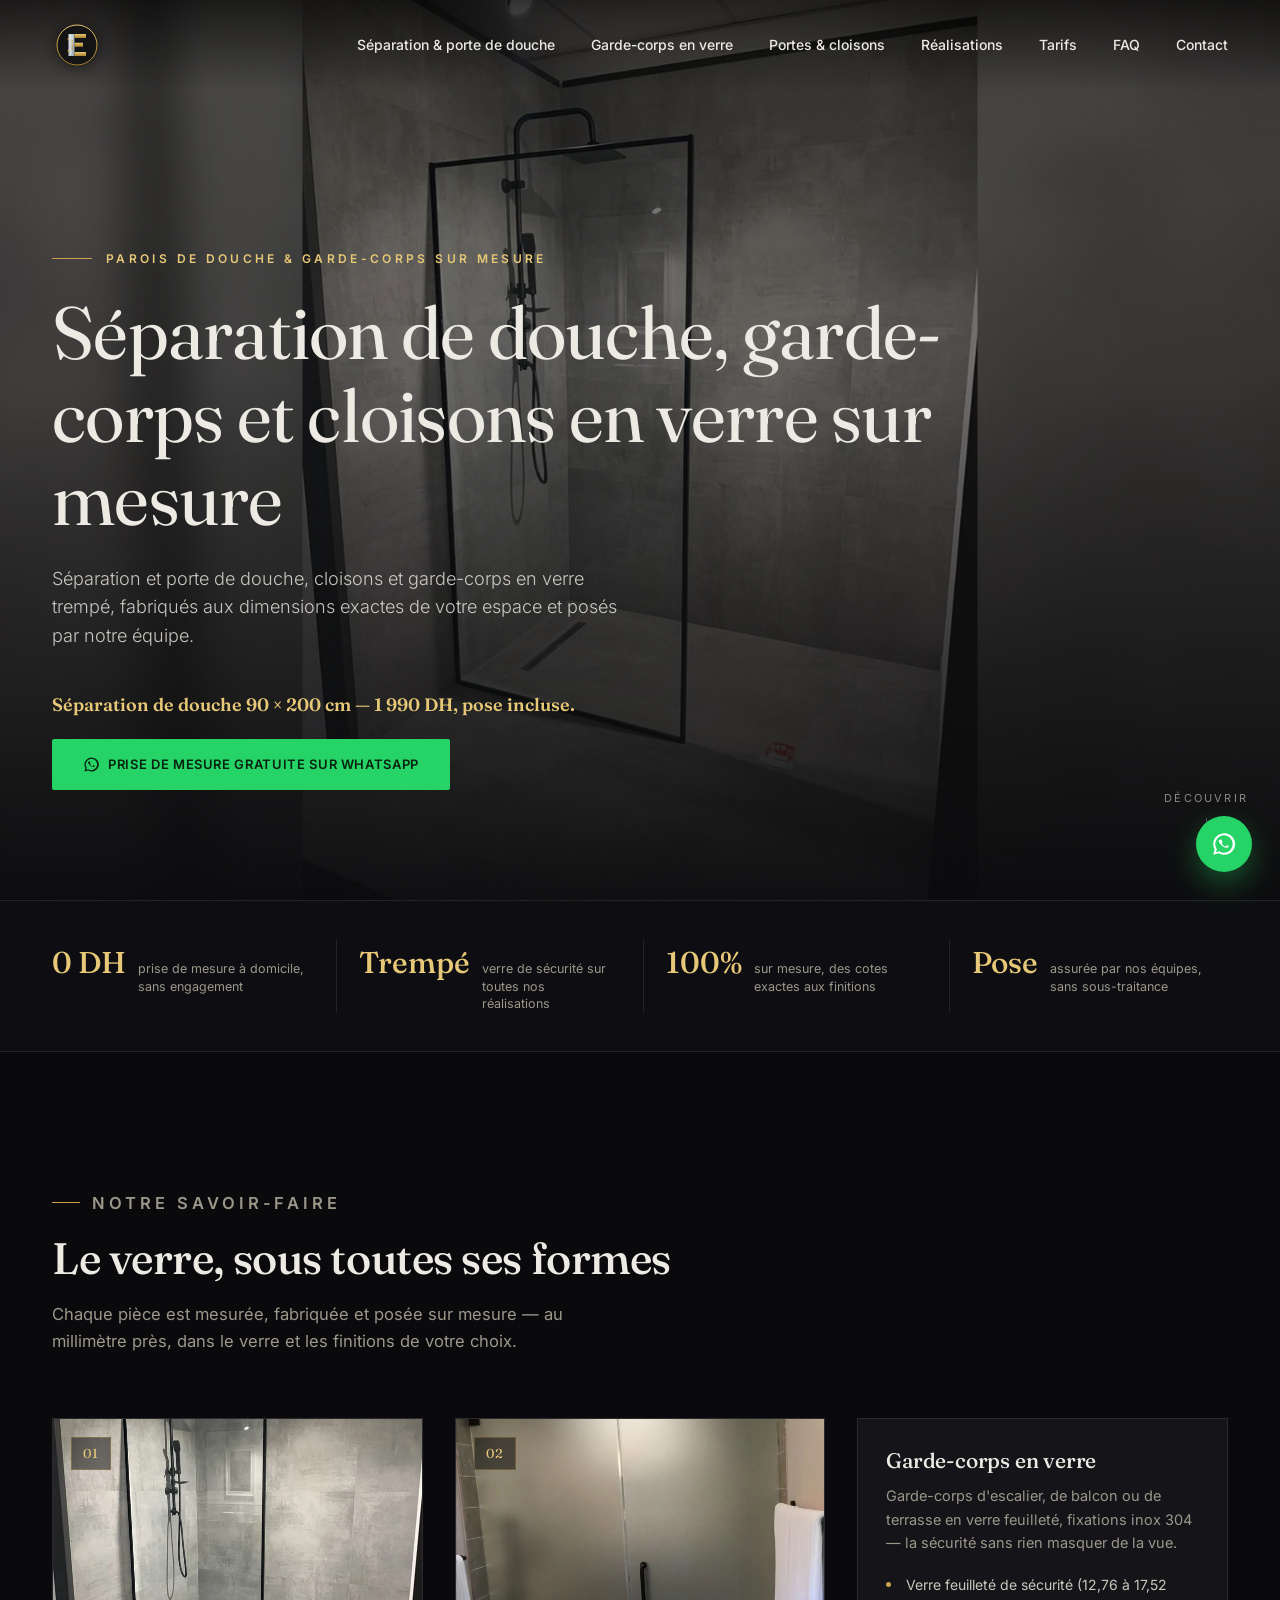
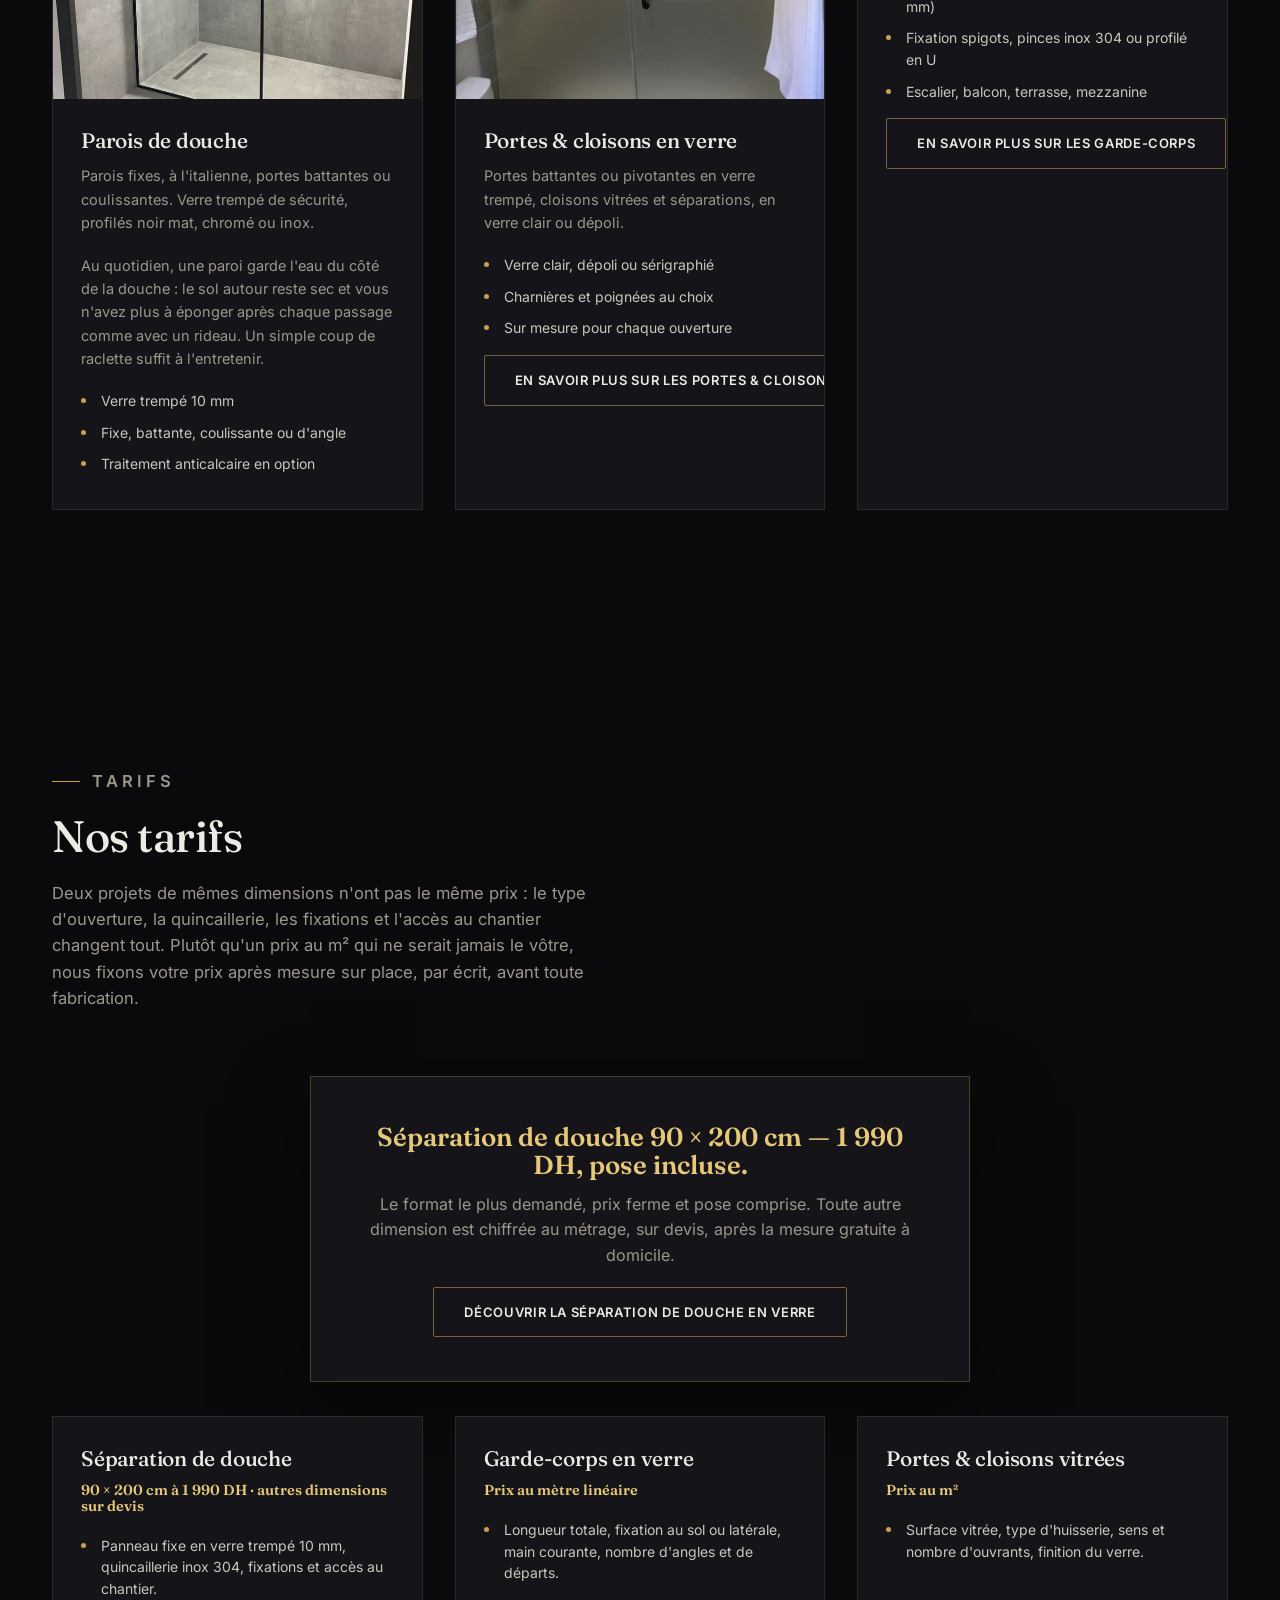
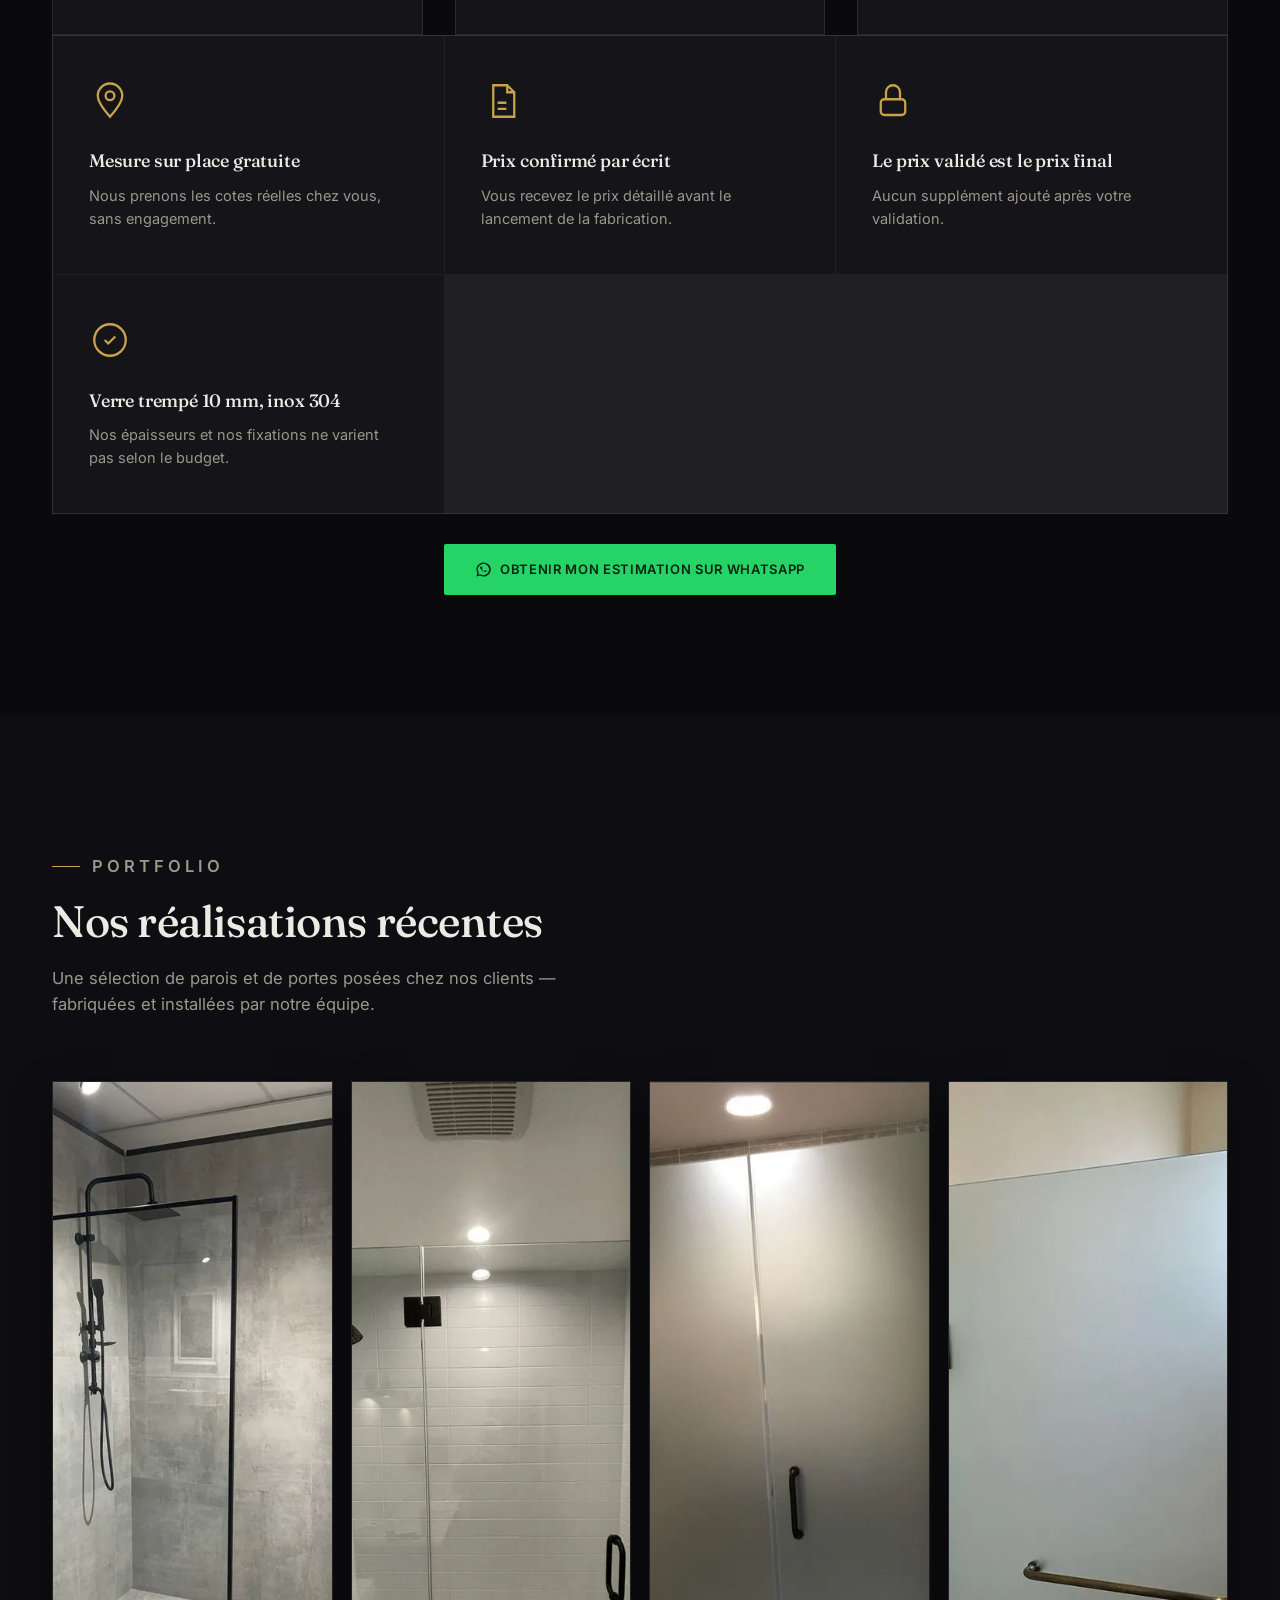
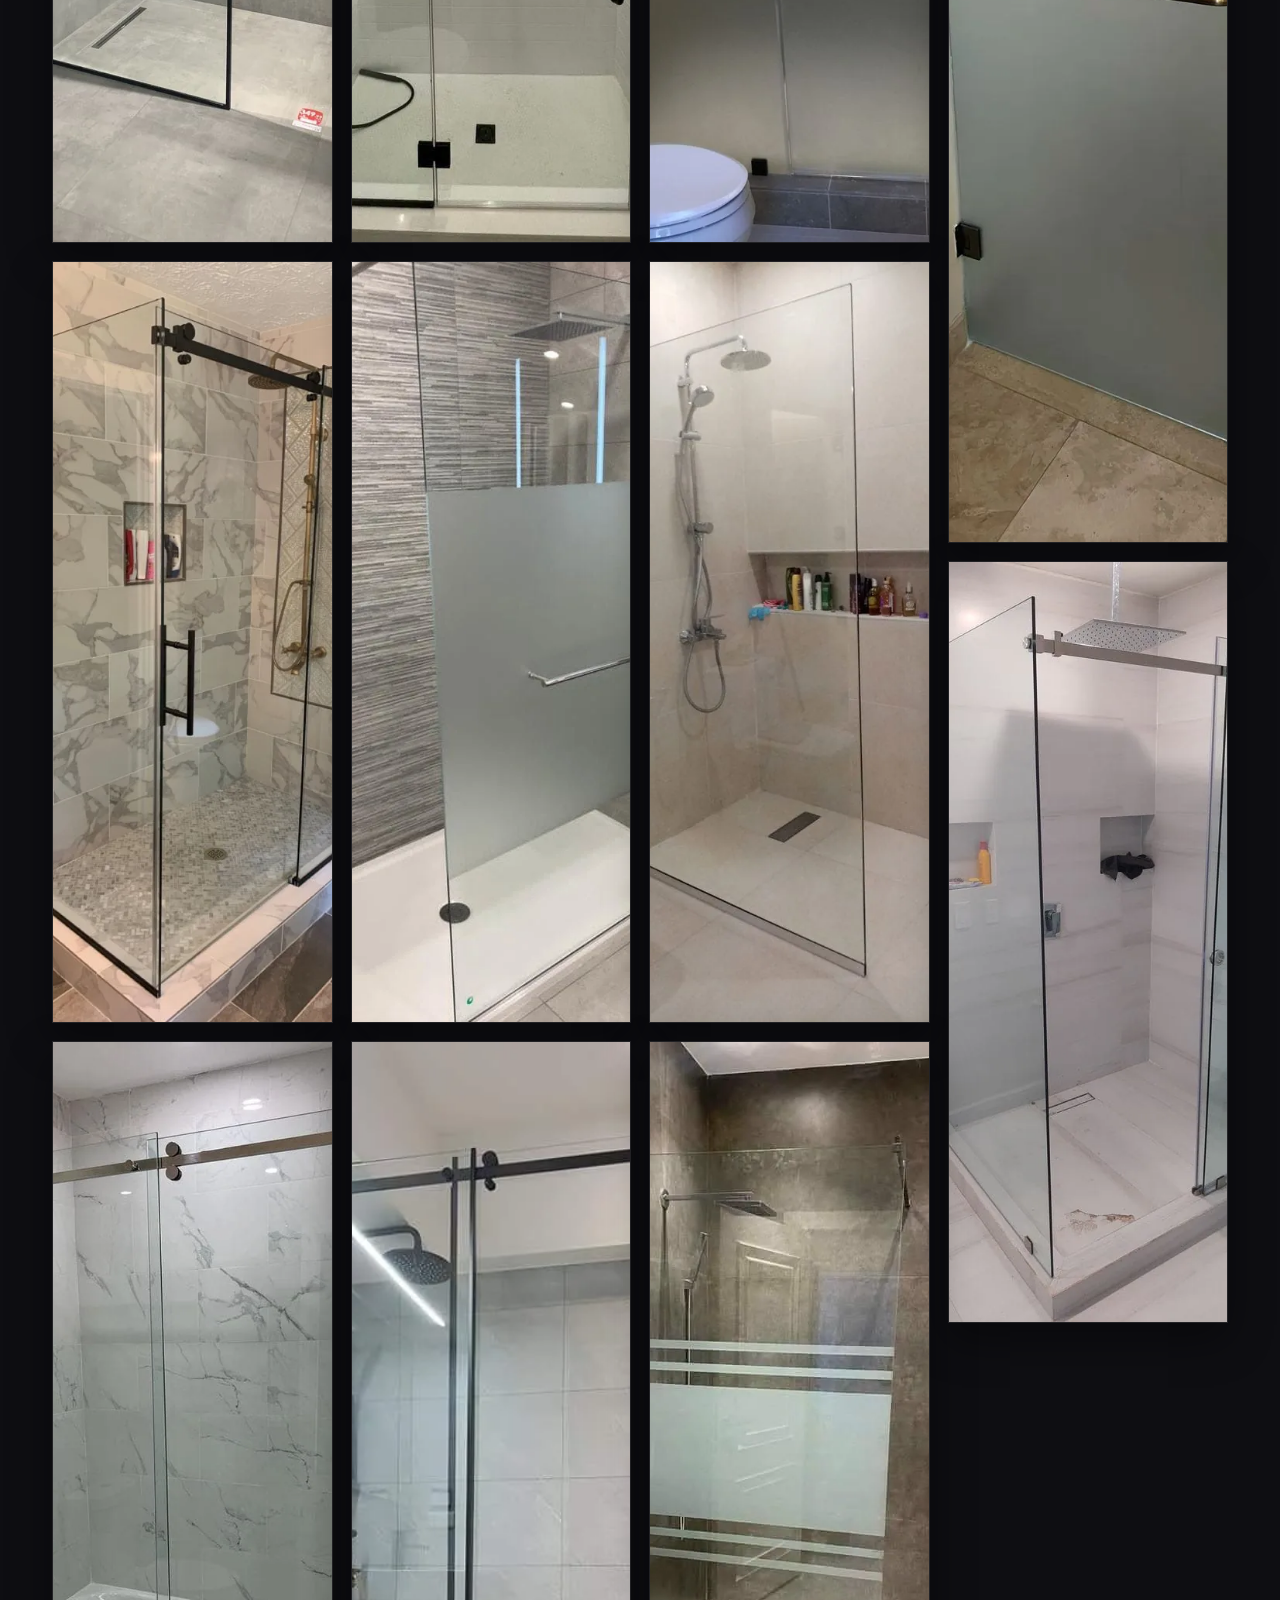
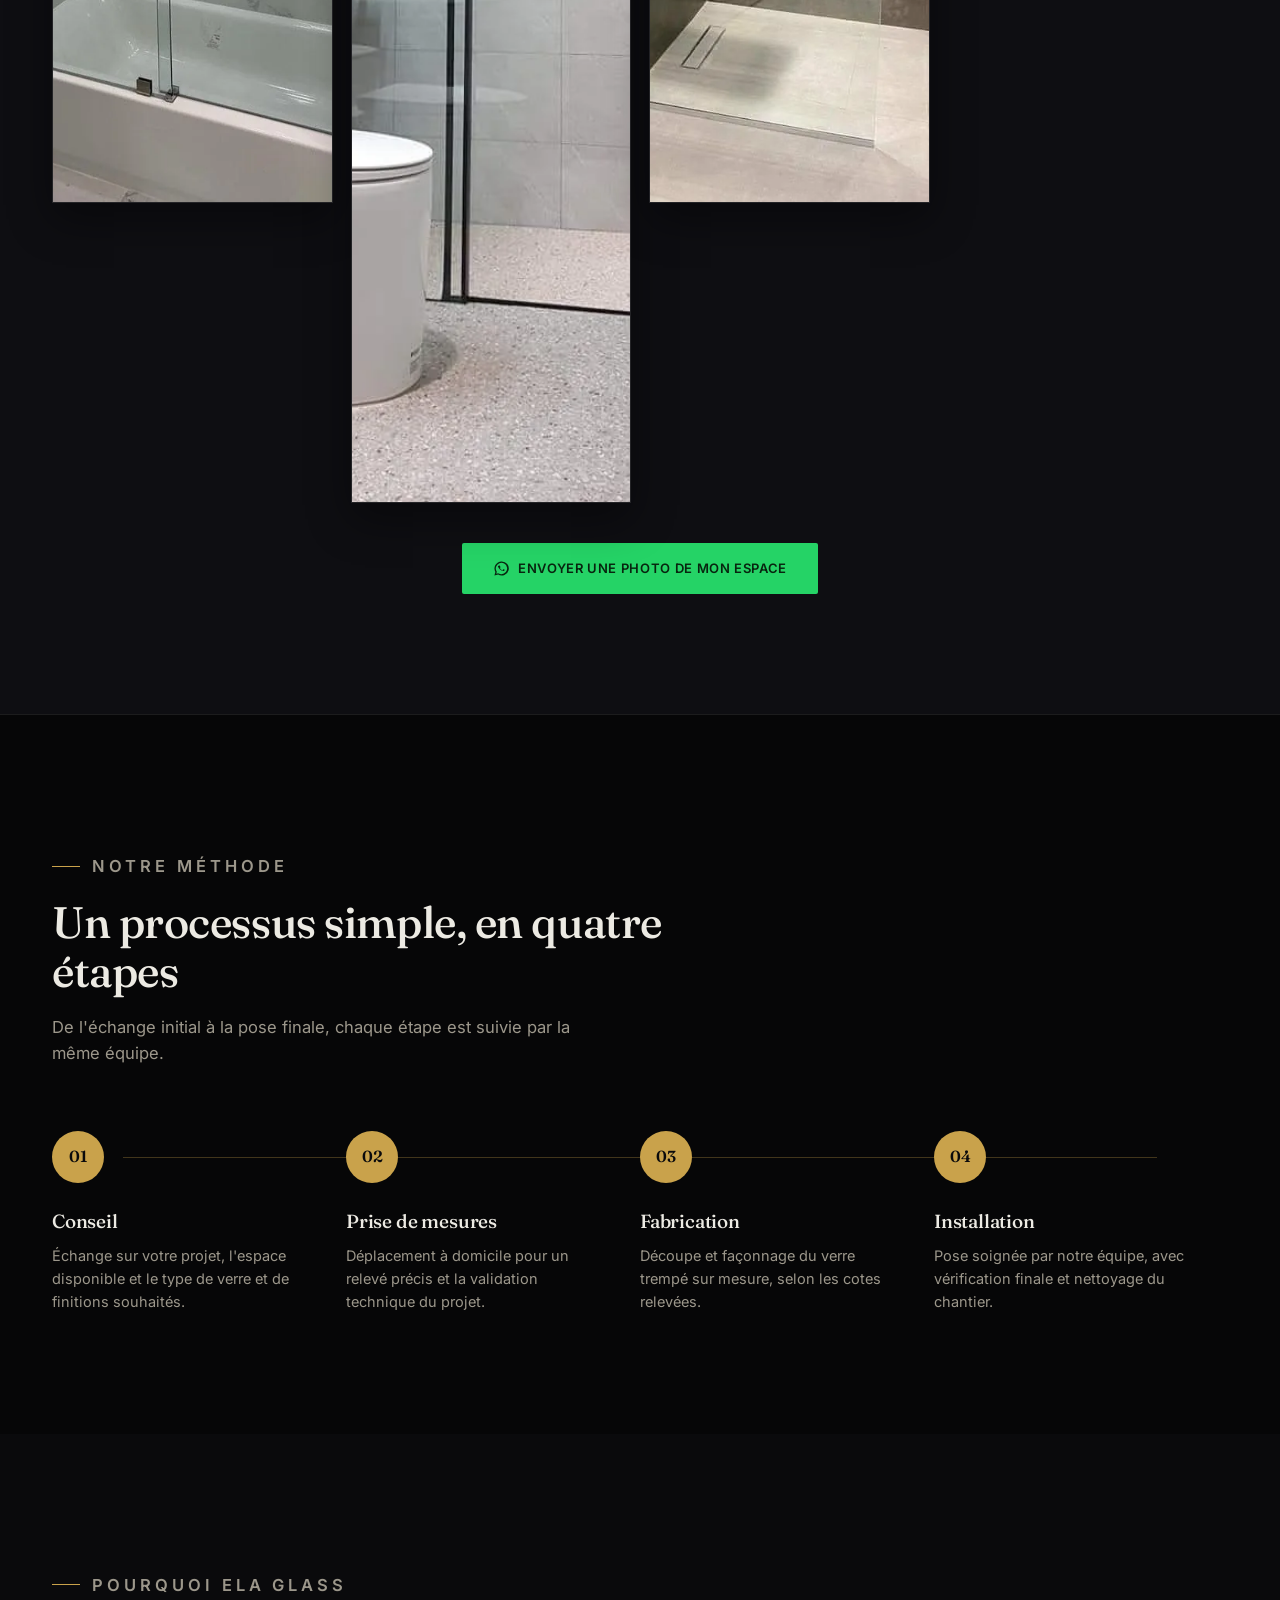
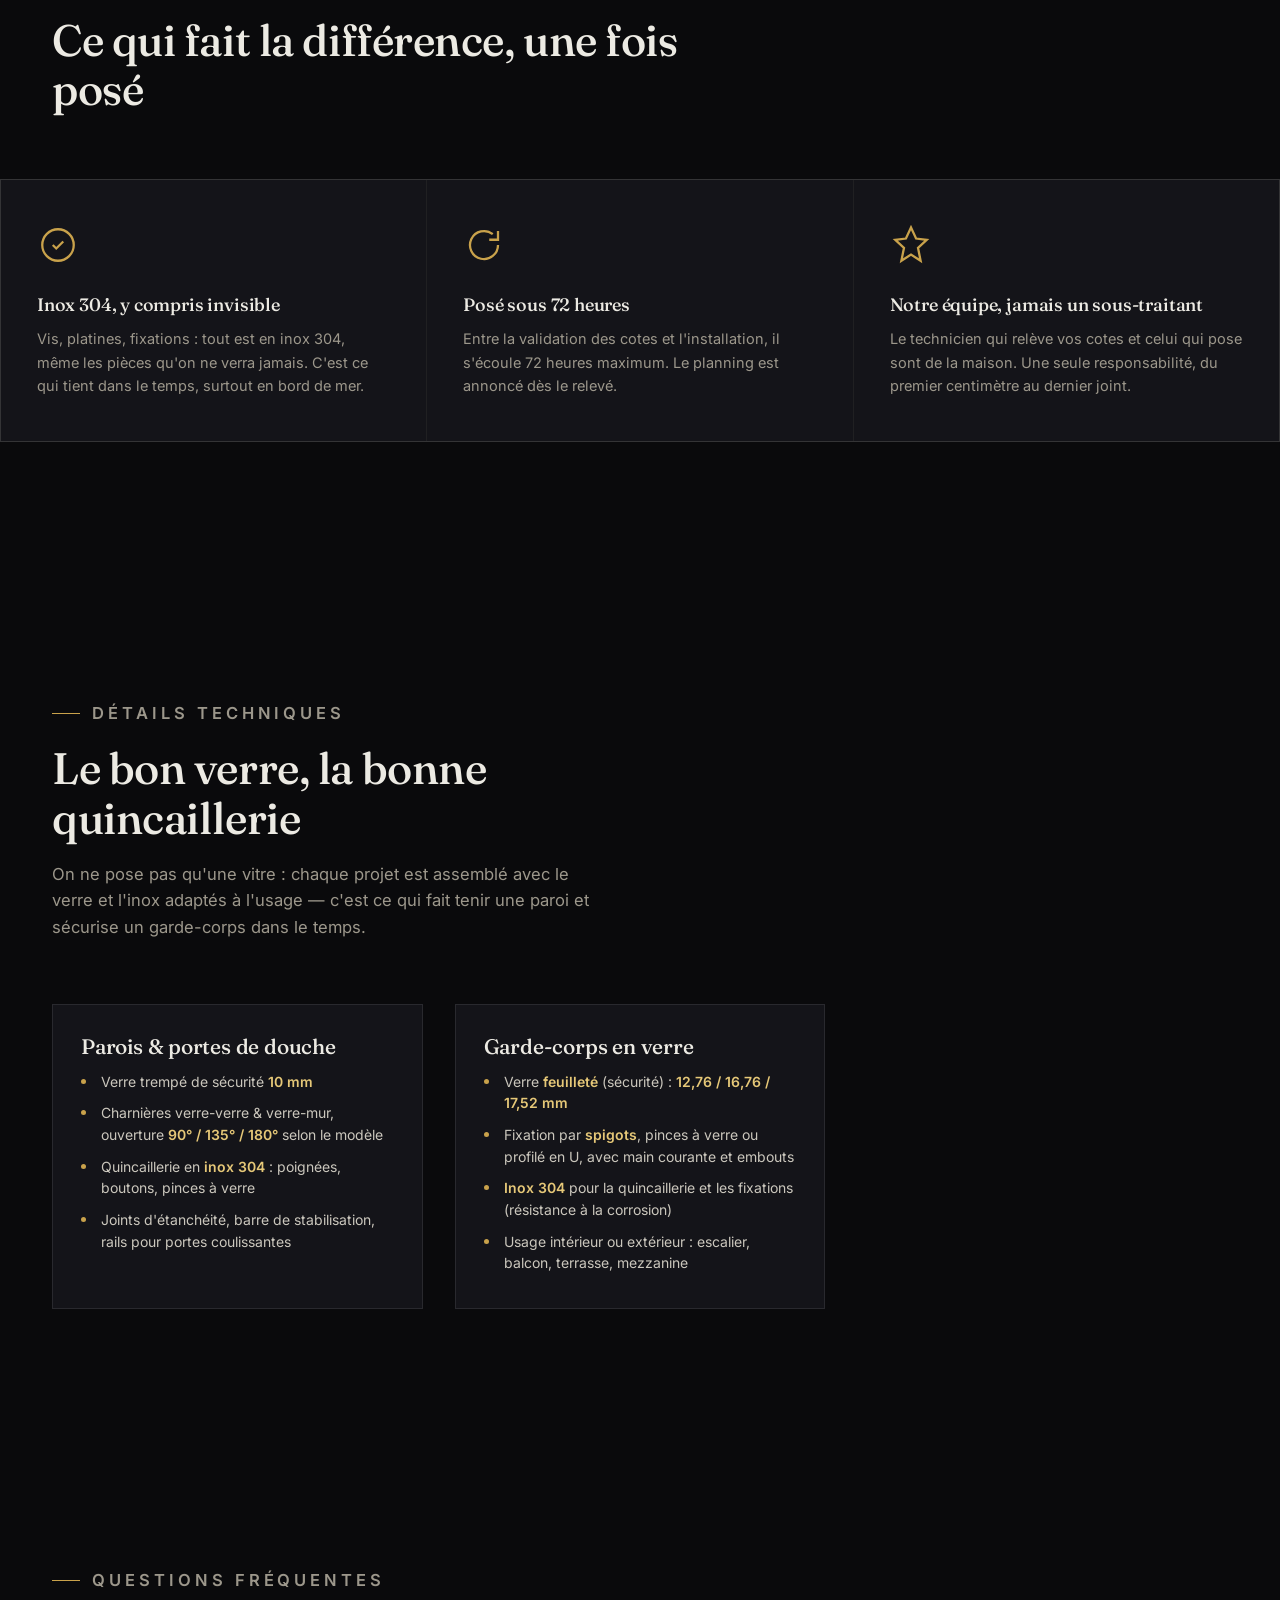
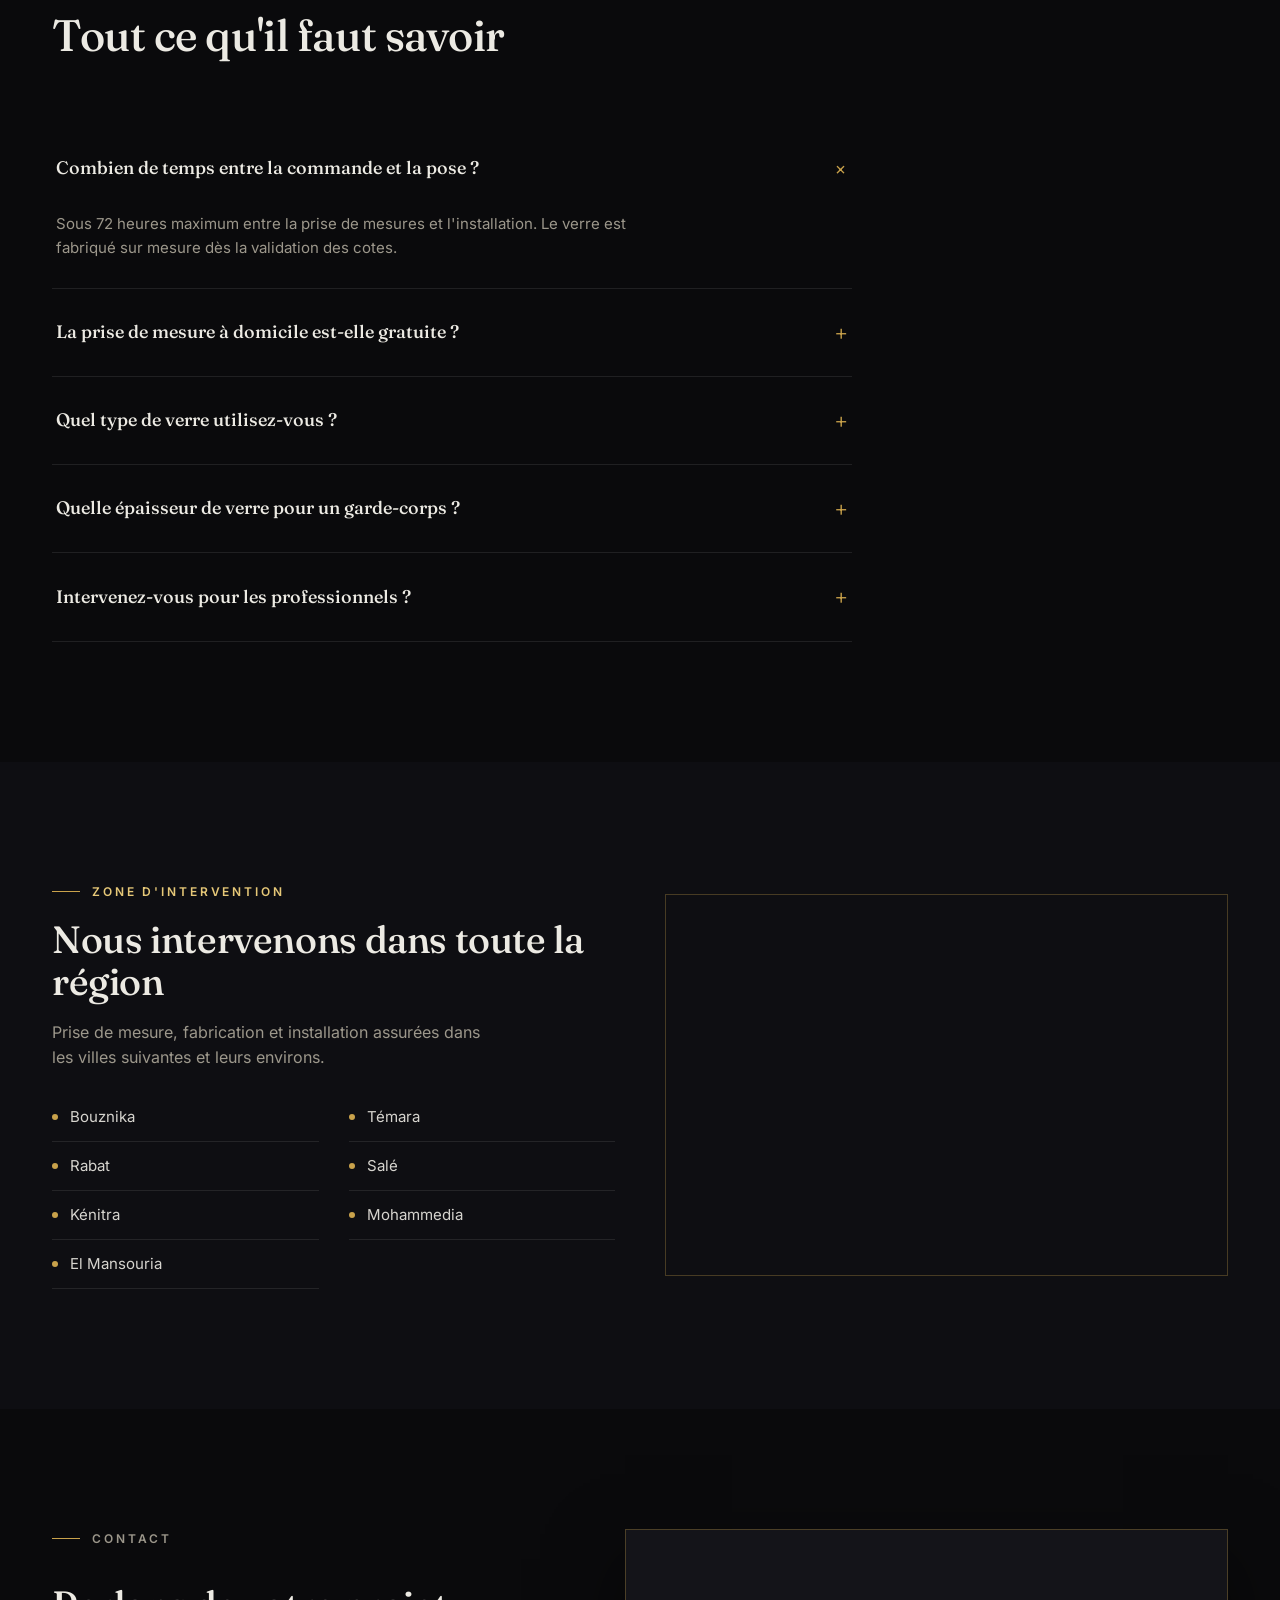
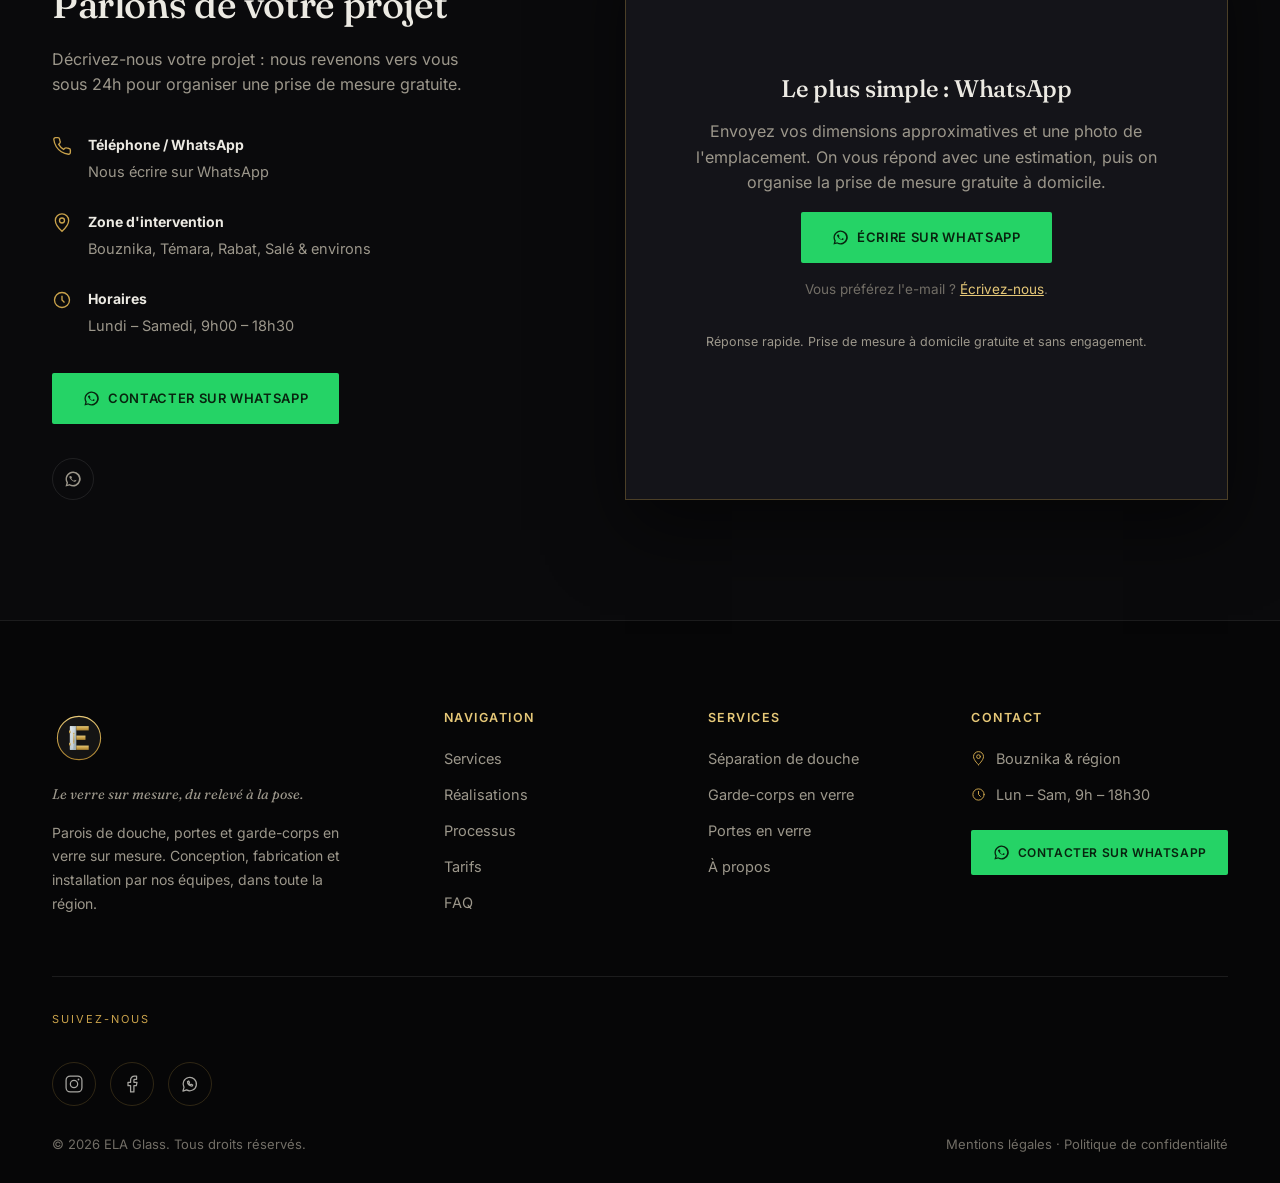
==== index.html @ 548e2f6c "Prix visible sans bandeau + migration vocabulaire hero (accueil + villes) - C1 : ligne de prix sobre" ====
<!DOCTYPE html>
<html lang="fr">
<head>
<meta charset="UTF-8">
<link rel="preload" href="/assets/fonts/fraunces-normal.woff2" as="font" type="font/woff2" crossorigin>
<link rel="preload" href="/assets/fonts/inter.woff2" as="font" type="font/woff2" crossorigin>
<link rel="preload" as="image" href="/assets/images/hero-douche.webp" fetchpriority="high">
<meta name="viewport" content="width=device-width, initial-scale=1.0">
<title>Séparation de douche en verre sur mesure — 1 990 DH | ELA Glass</title>
<meta name="description" content="Séparation et porte de douche, garde-corps et cloisons en verre trempé 10 mm sur mesure. Format 90 × 200 cm à 1 990 DH pose incluse. Relevé à domicile, pose sous 72 h à Bouznika, Rabat, Témara et Salé.">
<meta name="theme-color" content="#0A0A0C">


<meta property="og:type" content="website">
<meta property="og:title" content="ELA Glass — Parois de douche & garde-corps verre | Bouznika">
<meta property="og:description" content="Parois de douche, garde-corps et portes en verre sur mesure à Bouznika, Témara, Rabat et Salé. Mesure à domicile gratuite, verre trempé de sécurité.">
<meta property="og:image" content="https://elaglass.ma/og-image.png">
<meta name="twitter:card" content="summary_large_image">
<meta property="og:url" content="https://elaglass.ma/">
<link rel="canonical" href="https://elaglass.ma/">

<link rel="stylesheet" href="/styles.css?v=20260813c">

<script type="application/ld+json">
{
  "@context": "https://schema.org",
  "@type": "LocalBusiness",
  "@id": "https://elaglass.ma/#business",
  "name": "ELA Glass",
  "url": "https://elaglass.ma/",
  "image": "https://elaglass.ma/assets/logo/logo-og.webp",
  "description": "Conception, fabrication et pose de parois de douche, garde-corps et portes en verre sur mesure à Bouznika, Témara, Rabat et Salé.",
  "priceRange": "$$",
  "areaServed": [
    "Bouznika",
    "Témara",
    "Rabat",
    "Salé",
    "Kénitra",
    "Mohammedia",
    "El Mansouria"
  ],
  "telephone": "+212720889310",
  "openingHours": "Mo-Sa 09:00-18:30",
  "sameAs": [
    "https://www.instagram.com/ela_glass_maroc/",
    "https://www.facebook.com/share/14gHMujXns3/"
  ]
}
</script>
<script type="application/ld+json">
{
  "@context": "https://schema.org",
  "@type": "FAQPage",
  "mainEntity": [
    {
      "@type": "Question",
      "name": "Combien de temps entre la commande et la pose ?",
      "acceptedAnswer": {
        "@type": "Answer",
        "text": "Sous 72 heures maximum entre la prise de mesures et l'installation. Le verre est fabriqué sur mesure dès la validation des cotes."
      }
    },
    {
      "@type": "Question",
      "name": "La prise de mesure à domicile est-elle gratuite ?",
      "acceptedAnswer": {
        "@type": "Answer",
        "text": "Oui. Le déplacement pour le relevé des mesures et l'estimation est entièrement gratuit et sans engagement."
      }
    },
    {
      "@type": "Question",
      "name": "Quel type de verre utilisez-vous ?",
      "acceptedAnswer": {
        "@type": "Answer",
        "text": "Nous travaillons exclusivement en verre trempé de sécurité 10 mm, en clair, dépoli ou sérigraphié selon le rendu souhaité. En cas de choc violent, le verre trempé se fragmente en petits granulés non coupants au lieu d'éclats tranchants — c'est ce qui le rend sûr dans une salle de bain."
      }
    },
    {
      "@type": "Question",
      "name": "Quelle épaisseur de verre pour un garde-corps ?",
      "acceptedAnswer": {
        "@type": "Answer",
        "text": "Pour un garde-corps, on pose du verre feuilleté (deux verres assemblés par un film) : même en cas de casse, il reste en place. Selon la configuration et l'usage, on utilise du 12,76, 16,76 ou 17,52 mm — c'est le feuilletage qui assure la sécurité, pas seulement l'épaisseur."
      }
    },
    {
      "@type": "Question",
      "name": "Intervenez-vous pour les professionnels ?",
      "acceptedAnswer": {
        "@type": "Answer",
        "text": "Oui, aussi bien pour les particuliers que pour les professionnels : promoteurs, hôtels, riads et architectes d'intérieur."
      }
    }
  ]
}
</script>
<link rel="icon" href="/favicon.ico?v=20260805" sizes="any">
<link rel="icon" type="image/svg+xml" href="/favicon.svg?v=20260805">
<link rel="icon" type="image/png" sizes="48x48" href="/favicon-48x48.png?v=20260805">
<link rel="icon" type="image/png" sizes="32x32" href="/favicon-32x32.png?v=20260805">
<link rel="icon" type="image/png" sizes="16x16" href="/favicon-16x16.png?v=20260805">
<link rel="apple-touch-icon" href="/apple-touch-icon.png?v=20260805">
<link rel="manifest" href="/site.webmanifest">
</head>
<body>

<a href="#main" class="skip-link">Aller au contenu principal</a>

<!-- ============================ EN-TÊTE ============================ -->
<header class="site-header" id="siteHeader">
  <nav class="nav" aria-label="Navigation principale">
    <a href="#top" class="brand" aria-label="ELA Glass — accueil">
      <img class="logo-light" src="/logo-elaglass.svg" alt="Elaglass" width="50" height="50" decoding="async">
      
    </a>

    <ul class="nav-links" id="navLinks">
  <li class="nav-home"><a href="/">Accueil</a></li>

  <li class="nav-label">Prestations</li>
  <li class="nav-main"><a href="/separation-douche-verre.html">Séparation &amp; porte de douche</a></li>
  <li class="nav-main"><a href="/garde-corps-verre.html">Garde-corps en verre</a></li>
  <li class="nav-main"><a href="/portes-cloisons-verre.html">Portes &amp; cloisons</a></li>

  <li class="nav-label">Découvrir</li>
  <li class="nav-sec"><a href="/#realisations">Réalisations</a></li>
  <li class="nav-sec"><a href="/#tarifs">Tarifs</a></li>
  <li class="nav-sec nav-lite"><a href="/#processus">Processus</a></li>
  <li class="nav-sec"><a href="/#faq">FAQ</a></li>
  <li class="nav-sec nav-lite"><a href="/a-propos.html">À propos</a></li>
  <li class="nav-sec"><a href="/#contact">Contact</a></li>

  <li class="nav-label">Zones d'intervention</li>
  <li class="nav-zones">
    <ul class="nav-cities">
      <li class="nav-city"><a href="/paroi-douche-bouznika.html">Bouznika</a></li>
      <li class="nav-city"><a href="/paroi-douche-temara.html">Témara</a></li>
      <li class="nav-city"><a href="/paroi-douche-rabat.html">Rabat</a></li>
      <li class="nav-city"><a href="/paroi-douche-sale.html">Salé</a></li>
      <li class="nav-city"><a href="/paroi-douche-kenitra.html">Kénitra</a></li>
      <li class="nav-city"><a href="/paroi-douche-mohammedia.html">Mohammedia</a></li>
      <li class="nav-city"><a href="/paroi-douche-el-mansouria.html">El Mansouria</a></li>
    </ul>
  </li>

  <li class="nav-cta">
    <a class="nav-cta-btn" href="https://wa.me/212720889310?text=Bonjour%20ELA%20Glass%2C%20je%20souhaite%20un%20projet%20en%20verre%20sur%20mesure.%20Ma%20ville%20%3A%20" target="_blank" rel="noopener"><svg class="btn-ic" viewBox="0 0 24 24" fill="currentColor" aria-hidden="true"><path d="M12 2a10 10 0 0 0-8.6 15L2 22l5.2-1.4A10 10 0 1 0 12 2zm0 18a8 8 0 0 1-4.1-1.1l-.3-.2-3 .8.8-2.9-.2-.3A8 8 0 1 1 12 20zm4.4-6c-.2-.1-1.4-.7-1.6-.8s-.4-.1-.5.1-.6.8-.7 1-.3.2-.5.1a6.5 6.5 0 0 1-3.2-2.8c-.2-.4.2-.4.6-1.2.1-.1 0-.3 0-.4l-.7-1.7c-.2-.4-.4-.4-.5-.4h-.5a1 1 0 0 0-.7.3A3 3 0 0 0 7 8.5c0 1.3 1 2.6 1.1 2.8a10.5 10.5 0 0 0 4 3.6c1.4.6 2 .6 2.7.6a2.4 2.4 0 0 0 1.6-1.1 2 2 0 0 0 .1-1.1c0-.1-.2-.2-.4-.3z"/></svg>Prise de mesure gratuite</a>
    <span class="nav-cta-note">Réponse rapide · Lun–Sam, 9h–18h30</span>
  </li>
</ul>

    <button class="burger" id="burger" aria-label="Ouvrir le menu" aria-expanded="false" aria-controls="navLinks">
      <span></span><span></span><span></span>
    </button>
  </nav>
  <div class="nav-overlay" id="navOverlay"></div>
</header>

<main id="main">

<!-- ============================ HERO ============================ -->
<section class="hero" id="top">
  <div class="hero-inner">
    <p class="hero-tag">Parois de douche &amp; garde-corps sur mesure</p>
    <h1>Séparation de douche, garde-corps et cloisons en verre sur mesure</h1>
    <p class="hero-lede">Séparation et porte de douche, cloisons et garde-corps en verre trempé, fabriqués aux dimensions exactes de votre espace et posés par notre équipe.</p>
    <p class="price" style="font-size:clamp(15px,2.1vw,18px);line-height:1.35;font-weight:600;margin:6px 0 22px;">Séparation de douche 90 × 200 cm — 1 990 DH, pose incluse.</p>
    <div class="hero-actions">
      <a href="https://wa.me/212720889310?text=Bonjour%20ELA%20Glass%2C%20je%20souhaite%20un%20projet%20en%20verre%20sur%20mesure.%20Ma%20ville%20%3A%20" class="btn btn-whatsapp" target="_blank" rel="noopener">
        <svg class="btn-ic" viewBox="0 0 24 24" fill="currentColor" aria-hidden="true"><path d="M12 2a10 10 0 0 0-8.6 15L2 22l5.2-1.4A10 10 0 1 0 12 2zm0 18a8 8 0 0 1-4.1-1.1l-.3-.2-3 .8.8-2.9-.2-.3A8 8 0 1 1 12 20zm4.4-6c-.2-.1-1.4-.7-1.6-.8s-.4-.1-.5.1-.6.8-.7 1-.3.2-.5.1a6.5 6.5 0 0 1-3.2-2.8c-.2-.4.2-.4.6-1.2.1-.1 0-.3 0-.4l-.7-1.7c-.2-.4-.4-.4-.5-.4h-.5a1 1 0 0 0-.7.3A3 3 0 0 0 7 8.5c0 1.3 1 2.6 1.1 2.8a10.5 10.5 0 0 0 4 3.6c1.4.6 2 .6 2.7.6a2.4 2.4 0 0 0 1.6-1.1 2 2 0 0 0 .1-1.1c0-.1-.2-.2-.4-.3z"/></svg>
        Prise de mesure gratuite sur WhatsApp
      </a>
    </div>
  </div>
  <div class="scroll-cue" aria-hidden="true"><span>Découvrir</span><span class="line"></span></div>
</section>

<!-- ============================ CHIFFRES ============================ -->
<section class="trust">
  <div class="trust-inner">
    <div class="trust-item"><span class="trust-num">0 DH</span><span class="trust-label">prise de mesure à domicile, sans engagement</span></div>
    <div class="trust-item"><span class="trust-num">Trempé</span><span class="trust-label">verre de sécurité sur toutes nos réalisations</span></div>
    <div class="trust-item"><span class="trust-num">100%</span><span class="trust-label">sur mesure, des cotes exactes aux finitions</span></div>
    <div class="trust-item"><span class="trust-num">Pose</span><span class="trust-label">assurée par nos équipes, sans sous-traitance</span></div>
  </div>
</section>

<!-- ============================ SERVICES ============================ -->
<section class="section" id="services">
  <div class="wrap">
    <div class="section-head reveal">
      <p class="eyebrow">Notre savoir-faire</p>
      <h2>Le verre, sous toutes ses formes</h2>
      <p>Chaque pièce est mesurée, fabriquée et posée sur mesure — au millimètre près, dans le verre et les finitions de votre choix.</p>
    </div>

    <div class="services-grid">
      <article class="service-card reveal">
        <div class="service-media">
          <picture><source type="image/webp" srcset="assets/images/douche-italienne-cadre-noir.webp"><img src="assets/images/douche-italienne-cadre-noir.jpg" alt="Paroi de douche à l'italienne, cadre noir mat" loading="lazy" width="736" height="981" decoding="async"></picture>
          <span class="service-num">01</span>
        </div>
        <div class="service-body">
          <h3>Parois de douche</h3>
          <p>Parois fixes, à l'italienne, portes battantes ou coulissantes. Verre trempé de sécurité, profilés noir mat, chromé ou inox.</p>
          <p>Au quotidien, une paroi garde l'eau du côté de la douche : le sol autour reste sec et vous n'avez plus à éponger après chaque passage comme avec un rideau. Un simple coup de raclette suffit à l'entretenir.</p>
          <ul class="service-list">
            <li>Verre trempé 10 mm</li>
            <li>Fixe, battante, coulissante ou d'angle</li>
            <li>Traitement anticalcaire en option</li>
          </ul>
        </div>
      </article>

      <article class="service-card reveal">
        <div class="service-media">
          <picture><source type="image/webp" srcset="assets/images/porte-battante-depoli-noir.webp"><img src="assets/images/porte-battante-depoli-noir.jpg" alt="Porte en verre dépoli avec quincaillerie noire" loading="lazy" width="736" height="981" decoding="async"></picture>
          <span class="service-num">02</span>
        </div>
        <div class="service-body">
          <h3>Portes &amp; cloisons en verre</h3>
          <p>Portes battantes ou pivotantes en verre trempé, cloisons vitrées et séparations, en verre clair ou dépoli.</p>
          <ul class="service-list">
            <li>Verre clair, dépoli ou sérigraphié</li>
            <li>Charnières et poignées au choix</li>
            <li>Sur mesure pour chaque ouverture</li>
          </ul>
          <p style="margin-top:16px;"><a class="btn btn-ghost" href="/portes-cloisons-verre.html">En savoir plus sur les portes &amp; cloisons</a></p>
        </div>
      </article>


      <article class="service-card reveal">
        <div class="service-body">
          <h3>Garde-corps en verre</h3>
          <p>Garde-corps d'escalier, de balcon ou de terrasse en verre feuilleté, fixations inox 304 — la sécurité sans rien masquer de la vue.</p>
          <ul class="service-list">
            <li>Verre feuilleté de sécurité (12,76 à 17,52 mm)</li>
            <li>Fixation spigots, pinces inox 304 ou profilé en U</li>
            <li>Escalier, balcon, terrasse, mezzanine</li>
          </ul>
          <p style="margin-top:16px;"><a class="btn btn-ghost" href="/garde-corps-verre.html">En savoir plus sur les garde-corps</a></p>
        </div>
      </article>
    </div>
  </div>
</section>

<!-- ============================ TARIFS ============================ -->
<section class="section" id="tarifs">
  <div class="wrap">
    <div class="section-head reveal">
      <p class="eyebrow">Tarifs</p>
      <h2>Nos tarifs</h2>
      <p>Deux projets de mêmes dimensions n'ont pas le même prix : le type d'ouverture, la quincaillerie, les fixations et l'accès au chantier changent tout. Plutôt qu'un prix au m² qui ne serait jamais le vôtre, nous fixons votre prix après mesure sur place, par écrit, avant toute fabrication.</p>
    </div>
    <div class="form-card reveal" style="text-align:center;max-width:660px;margin:0 auto 34px;"><p class="price"><strong>Séparation de douche 90 × 200 cm — 1 990 DH, pose incluse.</strong></p><p style="margin:10px 0 18px;">Le format le plus demandé, prix ferme et pose comprise. Toute autre dimension est chiffrée au métrage, sur devis, après la mesure gratuite à domicile.</p><a href="/separation-douche-verre.html" class="btn btn-ghost">Découvrir la séparation de douche en verre</a></div>
    <div class="services-grid">
      <article class="service-card reveal"><div class="service-body">
        <h3>Séparation de douche</h3>
        <p class="price"><strong>90 × 200 cm à 1 990 DH · autres dimensions sur devis</strong></p>
        <ul class="service-list"><li>Panneau fixe en verre trempé 10 mm, quincaillerie inox 304, fixations et accès au chantier.</li></ul>
      </div></article>
      <article class="service-card reveal"><div class="service-body">
        <h3>Garde-corps en verre</h3>
        <p class="price"><strong>Prix au mètre linéaire</strong></p>
        <ul class="service-list"><li>Longueur totale, fixation au sol ou latérale, main courante, nombre d'angles et de départs.</li></ul>
      </div></article>
      <article class="service-card reveal"><div class="service-body">
        <h3>Portes &amp; cloisons vitrées</h3>
        <p class="price"><strong>Prix au m²</strong></p>
        <ul class="service-list"><li>Surface vitrée, type d'huisserie, sens et nombre d'ouvrants, finition du verre.</li></ul>
      </div></article>
    </div>

    <div class="adv-grid">
      <div class="adv-card reveal">
        <svg class="adv-icon" viewBox="0 0 24 24" fill="none" stroke-width="1.3" aria-hidden="true"><path d="M12 21s7-7.5 7-12a7 7 0 1 0-14 0c0 4.5 7 12 7 12z"/><circle cx="12" cy="9" r="2.5"/></svg>
        <h3>Mesure sur place gratuite</h3>
        <p>Nous prenons les cotes réelles chez vous, sans engagement.</p>
      </div>
      <div class="adv-card reveal">
        <svg class="adv-icon" viewBox="0 0 24 24" fill="none" stroke-width="1.3" aria-hidden="true"><path d="M7 3h8l4 4v14H7z"/><path d="M15 3v4h4"/><path d="M9.5 13h5M9.5 16.5h5"/></svg>
        <h3>Prix confirmé par écrit</h3>
        <p>Vous recevez le prix détaillé avant le lancement de la fabrication.</p>
      </div>
      <div class="adv-card reveal">
        <svg class="adv-icon" viewBox="0 0 24 24" fill="none" stroke-width="1.3" aria-hidden="true"><rect x="5" y="11" width="14" height="9" rx="2"/><path d="M8 11V7a4 4 0 0 1 8 0v4"/></svg>
        <h3>Le prix validé est le prix final</h3>
        <p>Aucun supplément ajouté après votre validation.</p>
      </div>
      <div class="adv-card reveal">
        <svg class="adv-icon" viewBox="0 0 24 24" fill="none" stroke-width="1.3" aria-hidden="true"><circle cx="12" cy="12" r="9"/><path d="M9 12l2 2 4-4"/></svg>
        <h3>Verre trempé 10 mm, inox 304</h3>
        <p>Nos épaisseurs et nos fixations ne varient pas selon le budget.</p>
      </div>
    </div>

    <div style="text-align:center;margin-top:30px;">
      <a href="https://wa.me/212720889310?text=Bonjour%20ELA%20Glass%2C%20je%20voudrais%20une%20estimation.%20Prestation%20%28paroi%20de%20douche%20%2F%20garde-corps%29%20%3A%20" class="btn btn-whatsapp" target="_blank" rel="noopener"><svg class="btn-ic" viewBox="0 0 24 24" fill="currentColor" aria-hidden="true"><path d="M12 2a10 10 0 0 0-8.6 15L2 22l5.2-1.4A10 10 0 1 0 12 2zm0 18a8 8 0 0 1-4.1-1.1l-.3-.2-3 .8.8-2.9-.2-.3A8 8 0 1 1 12 20zm4.4-6c-.2-.1-1.4-.7-1.6-.8s-.4-.1-.5.1-.6.8-.7 1-.3.2-.5.1a6.5 6.5 0 0 1-3.2-2.8c-.2-.4.2-.4.6-1.2.1-.1 0-.3 0-.4l-.7-1.7c-.2-.4-.4-.4-.5-.4h-.5a1 1 0 0 0-.7.3A3 3 0 0 0 7 8.5c0 1.3 1 2.6 1.1 2.8a10.5 10.5 0 0 0 4 3.6c1.4.6 2 .6 2.7.6a2.4 2.4 0 0 0 1.6-1.1 2 2 0 0 0 .1-1.1c0-.1-.2-.2-.4-.3z"/></svg>Obtenir mon estimation sur WhatsApp</a>
    </div>
  </div>
</section>

<!-- ============================ RÉALISATIONS ============================ -->
<section class="section gallery-band" id="realisations">
  <div class="wrap">
    <div class="section-head reveal">
      <p class="eyebrow">Portfolio</p>
      <h2>Nos réalisations récentes</h2>
      <p>Une sélection de parois et de portes posées chez nos clients — fabriquées et installées par notre équipe.</p>
    </div>

    <div class="masonry">
      <figure class="item reveal">
        <picture><source type="image/webp" srcset="assets/images/douche-italienne-cadre-noir.webp"><img src="assets/images/douche-italienne-cadre-noir.jpg" alt="Paroi de douche à l'italienne, cadre noir mat" loading="lazy" width="736" height="981" decoding="async"></picture>
        <figcaption class="cap"><span>Paroi fixe</span>Douche à l'italienne, cadre noir</figcaption>
      </figure>
      <figure class="item reveal">
        <picture><source type="image/webp" srcset="assets/images/cabine-battante-noir-metro.webp"><img src="assets/images/cabine-battante-noir-metro.jpg" alt="Cabine de douche à porte battante, quincaillerie noire" loading="lazy" width="736" height="981" decoding="async"></picture>
        <figcaption class="cap"><span>Porte battante</span>Cabine verre clair, quincaillerie noire</figcaption>
      </figure>
      <figure class="item reveal">
        <picture><source type="image/webp" srcset="assets/images/porte-battante-depoli-noir.webp"><img src="assets/images/porte-battante-depoli-noir.jpg" alt="Ensemble en verre dépoli avec porte battante" loading="lazy" width="736" height="981" decoding="async"></picture>
        <figcaption class="cap"><span>Verre dépoli</span>Ensemble fixe + porte battante</figcaption>
      </figure>
      <figure class="item tall reveal">
        <picture><source type="image/webp" srcset="assets/images/porte-verre-depoli-vert.webp"><img src="assets/images/porte-verre-depoli-vert.jpg" alt="Porte en verre dépoli sur pivot" loading="lazy" width="736" height="1308" decoding="async"></picture>
        <figcaption class="cap"><span>Porte pivotante</span>Verre dépoli, poignée laiton</figcaption>
      </figure>
      <figure class="item reveal">
        <picture><source type="image/webp" srcset="assets/images/cabine-angle-coulissante-marbre.webp"><img src="assets/images/cabine-angle-coulissante-marbre.jpg" alt="Cabine d'angle coulissante sur fond marbre" loading="lazy" width="736" height="981" decoding="async"></picture>
        <figcaption class="cap"><span>Cabine d'angle</span>Coulissante, profilé noir</figcaption>
      </figure>
      <figure class="item reveal">
        <picture><source type="image/webp" srcset="assets/images/paroi-depoli-chrome.webp"><img src="assets/images/paroi-depoli-chrome.jpg" alt="Paroi de douche mi-dépolie avec barre chromée" loading="lazy" width="736" height="981" decoding="async"></picture>
        <figcaption class="cap"><span>Paroi fixe</span>Bandeau dépoli, finition chromée</figcaption>
      </figure>
      <figure class="item reveal">
        <picture><source type="image/webp" srcset="assets/images/paroi-fixe-transparente-beige.webp"><img src="assets/images/paroi-fixe-transparente-beige.jpg" alt="Paroi de douche fixe transparente" loading="lazy" width="736" height="981" decoding="async"></picture>
        <figcaption class="cap"><span>Paroi fixe</span>Verre clair, walk-in</figcaption>
      </figure>
      <figure class="item reveal">
        <picture><source type="image/webp" srcset="assets/images/cabine-angle-coulissante-blanc.webp"><img src="assets/images/cabine-angle-coulissante-blanc.jpg" alt="Cabine d'angle coulissante, salle de bain blanche" loading="lazy" width="736" height="981" decoding="async"></picture>
        <figcaption class="cap"><span>Cabine d'angle</span>Coulissante sans cadre</figcaption>
      </figure>
      <figure class="item hide-mobile reveal">
        <picture><source type="image/webp" srcset="assets/images/coulissante-baignoire-marbre.webp"><img src="assets/images/coulissante-baignoire-marbre.jpg" alt="Pare-baignoire coulissant sur fond marbre" loading="lazy" width="736" height="981" decoding="async"></picture>
        <figcaption class="cap"><span>Pare-baignoire</span>Coulissant, verre clair</figcaption>
      </figure>
      <figure class="item hide-mobile tall reveal">
        <picture><source type="image/webp" srcset="assets/images/coulissante-cadre-noir-gris.webp"><img src="assets/images/coulissante-cadre-noir-gris.jpg" alt="Porte de douche coulissante cadre noir" loading="lazy" width="528" height="960" decoding="async"></picture>
        <figcaption class="cap"><span>Coulissante</span>Cadre noir, verre clair</figcaption>
      </figure>
      <figure class="item hide-mobile reveal">
        <picture><source type="image/webp" srcset="assets/images/paroi-serigraphie-anthracite.webp"><img src="assets/images/paroi-serigraphie-anthracite.jpg" alt="Paroi de douche sérigraphiée à bandes" loading="lazy" width="720" height="960" decoding="async"></picture>
        <figcaption class="cap"><span>Sérigraphie</span>Bandes dépolies sur mesure</figcaption>
      </figure>
    </div>
    <div style="text-align:center;margin-top:40px;">
      <a href="https://wa.me/212720889310?text=Bonjour%20ELA%20Glass%2C%20voici%20mon%20projet%20%3A%20" class="btn btn-whatsapp" target="_blank" rel="noopener"><svg class="btn-ic" viewBox="0 0 24 24" fill="currentColor" aria-hidden="true"><path d="M12 2a10 10 0 0 0-8.6 15L2 22l5.2-1.4A10 10 0 1 0 12 2zm0 18a8 8 0 0 1-4.1-1.1l-.3-.2-3 .8.8-2.9-.2-.3A8 8 0 1 1 12 20zm4.4-6c-.2-.1-1.4-.7-1.6-.8s-.4-.1-.5.1-.6.8-.7 1-.3.2-.5.1a6.5 6.5 0 0 1-3.2-2.8c-.2-.4.2-.4.6-1.2.1-.1 0-.3 0-.4l-.7-1.7c-.2-.4-.4-.4-.5-.4h-.5a1 1 0 0 0-.7.3A3 3 0 0 0 7 8.5c0 1.3 1 2.6 1.1 2.8a10.5 10.5 0 0 0 4 3.6c1.4.6 2 .6 2.7.6a2.4 2.4 0 0 0 1.6-1.1 2 2 0 0 0 .1-1.1c0-.1-.2-.2-.4-.3z"/></svg>Envoyer une photo de mon espace</a>
    </div>
  </div>
</section>

<!-- ============================ PROCESSUS ============================ -->
<section class="section process" id="processus">
  <div class="wrap">
    <div class="section-head reveal">
      <p class="eyebrow">Notre méthode</p>
      <h2>Un processus simple, en quatre étapes</h2>
      <p>De l'échange initial à la pose finale, chaque étape est suivie par la même équipe.</p>
    </div>

    <ol class="process-track" style="list-style:none;">
      <li class="process-step reveal"><div class="step-num">01</div><h3>Conseil</h3><p>Échange sur votre projet, l'espace disponible et le type de verre et de finitions souhaités.</p></li>
      <li class="process-step reveal"><div class="step-num">02</div><h3>Prise de mesures</h3><p>Déplacement à domicile pour un relevé précis et la validation technique du projet.</p></li>
      <li class="process-step reveal"><div class="step-num">03</div><h3>Fabrication</h3><p>Découpe et façonnage du verre trempé sur mesure, selon les cotes relevées.</p></li>
      <li class="process-step reveal"><div class="step-num">04</div><h3>Installation</h3><p>Pose soignée par notre équipe, avec vérification finale et nettoyage du chantier.</p></li>
    </ol>
  </div>
</section>

<!-- ============================ AVANTAGES ============================ -->
<section class="section" id="avantages">
  <div class="wrap">
    <div class="section-head reveal">
      <p class="eyebrow">Pourquoi ELA Glass</p>
      <h2>Ce qui fait la différence, une fois posé</h2>
    </div>
  </div>

  <div class="adv-grid">
    <div class="adv-card reveal">
      <svg class="adv-icon" viewBox="0 0 24 24" fill="none" stroke-width="1.3" aria-hidden="true"><circle cx="12" cy="12" r="9"/><path d="M9 12l2 2 4-4"/></svg>
      <h3>Inox 304, y compris invisible</h3>
      <p>Vis, platines, fixations : tout est en inox 304, même les pièces qu'on ne verra jamais. C'est ce qui tient dans le temps, surtout en bord de mer.</p>
    </div>
    <div class="adv-card reveal">
      <svg class="adv-icon" viewBox="0 0 24 24" fill="none" stroke-width="1.3" aria-hidden="true"><path d="M20 12a8 8 0 1 1-3-6.2"/><path d="M20 4v5h-5"/></svg>
      <h3>Posé sous 72 heures</h3>
      <p>Entre la validation des cotes et l'installation, il s'écoule 72 heures maximum. Le planning est annoncé dès le relevé.</p>
    </div>
    <div class="adv-card reveal">
      <svg class="adv-icon" viewBox="0 0 24 24" fill="none" stroke-width="1.3" aria-hidden="true"><path d="M12 2l2.9 6.3L21 9l-5 4.6L17.5 21 12 17.5 6.5 21 8 13.6 3 9l6.1-.7z"/></svg>
      <h3>Notre équipe, jamais un sous-traitant</h3>
      <p>Le technicien qui relève vos cotes et celui qui pose sont de la maison. Une seule responsabilité, du premier centimètre au dernier joint.</p>
    </div>
  </div>
</section>

<!-- ============================ DÉTAILS TECHNIQUES ============================ -->
<section class="section" id="details-techniques">
  <div class="wrap">
    <div class="section-head reveal">
      <p class="eyebrow">Détails techniques</p>
      <h2>Le bon verre, la bonne quincaillerie</h2>
      <p>On ne pose pas qu'une vitre : chaque projet est assemblé avec le verre et l'inox adaptés à l'usage — c'est ce qui fait tenir une paroi et sécurise un garde-corps dans le temps.</p>
    </div>
    <div class="services-grid">
      <article class="service-card reveal"><div class="service-body">
        <h3>Parois &amp; portes de douche</h3>
        <ul class="service-list">
          <li>Verre trempé de sécurité <strong>10 mm</strong></li>
          <li>Charnières verre-verre &amp; verre-mur, ouverture <strong>90° / 135° / 180°</strong> selon le modèle</li>
          <li>Quincaillerie en <strong>inox 304</strong> : poignées, boutons, pinces à verre</li>
          <li>Joints d'étanchéité, barre de stabilisation, rails pour portes coulissantes</li>
        </ul>
      </div></article>
      <article class="service-card reveal"><div class="service-body">
        <h3>Garde-corps en verre</h3>
        <ul class="service-list">
          <li>Verre <strong>feuilleté</strong> (sécurité) : <strong>12,76 / 16,76 / 17,52 mm</strong></li>
          <li>Fixation par <strong>spigots</strong>, pinces à verre ou profilé en U, avec main courante et embouts</li>
          <li><strong>Inox 304</strong> pour la quincaillerie et les fixations (résistance à la corrosion)</li>
          <li>Usage intérieur ou extérieur : escalier, balcon, terrasse, mezzanine</li>
        </ul>
      </div></article>
    </div>
  </div>
</section>

<!-- ============================ FAQ ============================ -->
<section class="section" id="faq">
  <div class="wrap">
    <div class="section-head reveal">
      <p class="eyebrow">Questions fréquentes</p>
      <h2>Tout ce qu'il faut savoir</h2>
    </div>

    <div class="faq-wrap">
      <details class="faq-item reveal" open>
        <summary>Combien de temps entre la commande et la pose ?</summary>
        <div class="faq-body">Sous 72 heures maximum entre la prise de mesures et l'installation. Le verre est fabriqué sur mesure dès la validation des cotes.</div>
      </details>
      <details class="faq-item reveal">
        <summary>La prise de mesure à domicile est-elle gratuite ?</summary>
        <div class="faq-body">Oui. Le déplacement pour le relevé des mesures et l'estimation est entièrement gratuit et sans engagement.</div>
      </details>
      <details class="faq-item reveal">
        <summary>Quel type de verre utilisez-vous ?</summary>
        <div class="faq-body">Nous travaillons exclusivement en verre trempé de sécurité 10 mm, en clair, dépoli ou sérigraphié selon le rendu souhaité. En cas de choc violent, le verre trempé se fragmente en petits granulés non coupants au lieu d'éclats tranchants — c'est ce qui le rend sûr dans une salle de bain.</div>
      </details>
      <details class="faq-item reveal">
        <summary>Quelle épaisseur de verre pour un garde-corps ?</summary>
        <div class="faq-body">Pour un garde-corps, on pose du verre <strong>feuilleté</strong> (deux verres assemblés par un film) : même en cas de casse, il reste en place. Selon la configuration et l'usage, on utilise du 12,76, 16,76 ou 17,52 mm — c'est le feuilletage qui assure la sécurité, pas seulement l'épaisseur.</div>
      </details>
      <details class="faq-item reveal">
        <summary>Intervenez-vous pour les professionnels ?</summary>
        <div class="faq-body">Oui, aussi bien pour les particuliers que pour les professionnels : promoteurs, hôtels, riads et architectes d'intérieur.</div>
      </details>
    </div>
  </div>
</section>

<!-- ============================ ZONE ============================ -->
<section class="section zone-section" id="zone">
  <div class="wrap">
    <div class="zone-grid">
      <div class="reveal">
        <p class="eyebrow">Zone d'intervention</p>
        <h2 style="margin-top:18px;font-size:clamp(26px,3.4vw,38px);">Nous intervenons dans toute la région</h2>
        <p style="margin-top:16px;max-width:440px;">Prise de mesure, fabrication et installation assurées dans les villes suivantes et leurs environs.</p>
        <div class="zone-list">
          <div><a href="paroi-douche-bouznika.html">Bouznika</a></div>
          <div><a href="paroi-douche-temara.html">Témara</a></div>
          <div><a href="paroi-douche-rabat.html">Rabat</a></div>
          <div><a href="paroi-douche-sale.html">Salé</a></div>
          <div><a href="paroi-douche-kenitra.html">Kénitra</a></div>
          <div><a href="paroi-douche-mohammedia.html">Mohammedia</a></div>
          <div><a href="paroi-douche-el-mansouria.html">El Mansouria</a></div>
          
        </div>
      </div>
      <div class="map-frame reveal">
        <iframe src="https://maps.google.com/maps?q=Bouznika%2C%20Maroc&t=&z=9&ie=UTF8&iwloc=&output=embed" title="Carte de la zone d'intervention ELA Glass" loading="lazy" referrerpolicy="no-referrer-when-downgrade"></iframe>
      </div>
    </div>
  </div>
</section>

<!-- ============================ CONTACT ============================ -->
<section class="section" id="contact">
  <div class="wrap">
    <div class="contact-grid">

      <div class="contact-info reveal">
        <p class="eyebrow">Contact</p>
        <h2>Parlons de votre projet</h2>
        <p>Décrivez-nous votre projet : nous revenons vers vous sous 24h pour organiser une prise de mesure gratuite.</p>

        <div class="contact-detail">
          <svg class="ic" width="20" height="20" viewBox="0 0 24 24" fill="none" stroke="currentColor" stroke-width="1.6" aria-hidden="true"><path d="M22 16.9v3a2 2 0 0 1-2.2 2 19.8 19.8 0 0 1-8.6-3 19.5 19.5 0 0 1-6-6 19.8 19.8 0 0 1-3-8.7A2 2 0 0 1 4.1 2h3a2 2 0 0 1 2 1.7c.1 1 .4 2 .7 3a2 2 0 0 1-.5 2.1L8 10.1a16 16 0 0 0 6 6l1.3-1.3a2 2 0 0 1 2.1-.5c1 .3 2 .5 3 .7a2 2 0 0 1 1.7 2z"/></svg>
          <div><strong>Téléphone / WhatsApp</strong><span><a href="https://wa.me/212720889310?text=Bonjour%20ELA%20Glass%2C%20voici%20mon%20projet%20%3A%20" target="_blank" rel="noopener">Nous écrire sur WhatsApp</a></span></div>
        </div>
        <div class="contact-detail">
          <svg class="ic" width="20" height="20" viewBox="0 0 24 24" fill="none" stroke="currentColor" stroke-width="1.6" aria-hidden="true"><path d="M12 22s8-7.4 8-13a8 8 0 1 0-16 0c0 5.6 8 13 8 13z"/><circle cx="12" cy="9" r="3"/></svg>
          <div><strong>Zone d'intervention</strong><span>Bouznika, Témara, Rabat, Salé &amp; environs</span></div>
        </div>
        <div class="contact-detail">
          <svg class="ic" width="20" height="20" viewBox="0 0 24 24" fill="none" stroke="currentColor" stroke-width="1.6" aria-hidden="true"><circle cx="12" cy="12" r="9"/><path d="M12 7v5l3 3"/></svg>
          <div><strong>Horaires</strong><span>Lundi – Samedi, 9h00 – 18h30</span></div>
        </div>

        <a href="https://wa.me/212720889310?text=Bonjour%20ELA%20Glass%2C%20voici%20mon%20projet%20%3A%20" class="btn btn-whatsapp" target="_blank" rel="noopener">
          <svg class="btn-ic" viewBox="0 0 24 24" fill="currentColor" aria-hidden="true"><path d="M12 2a10 10 0 0 0-8.6 15L2 22l5.2-1.4A10 10 0 1 0 12 2zm0 18a8 8 0 0 1-4.1-1.1l-.3-.2-3 .8.8-2.9-.2-.3A8 8 0 1 1 12 20zm4.4-6c-.2-.1-1.4-.7-1.6-.8s-.4-.1-.5.1-.6.8-.7 1-.3.2-.5.1a6.5 6.5 0 0 1-3.2-2.8c-.2-.4.2-.4.6-1.2.1-.1 0-.3 0-.4l-.7-1.7c-.2-.4-.4-.4-.5-.4h-.5a1 1 0 0 0-.7.3A3 3 0 0 0 7 8.5c0 1.3 1 2.6 1.1 2.8a10.5 10.5 0 0 0 4 3.6c1.4.6 2 .6 2.7.6a2.4 2.4 0 0 0 1.6-1.1 2 2 0 0 0 .1-1.1c0-.1-.2-.2-.4-.3z"/></svg>
          Contacter sur WhatsApp
        </a>

        <div class="social-row">
          <a href="https://wa.me/212720889310?text=Bonjour%20ELA%20Glass%2C%20voici%20mon%20projet%20%3A%20" target="_blank" rel="noopener" aria-label="WhatsApp"><svg width="18" height="18" viewBox="0 0 24 24" fill="currentColor" aria-hidden="true"><path d="M12 2a10 10 0 0 0-8.6 15L2 22l5.2-1.4A10 10 0 1 0 12 2zm0 18a8 8 0 0 1-4.1-1.1l-.3-.2-3 .8.8-2.9-.2-.3A8 8 0 1 1 12 20zm4.4-6c-.2-.1-1.4-.7-1.6-.8s-.4-.1-.5.1-.6.8-.7 1-.3.2-.5.1a6.5 6.5 0 0 1-3.2-2.8c-.2-.4.2-.4.6-1.2.1-.1 0-.3 0-.4l-.7-1.7c-.2-.4-.4-.4-.5-.4h-.5a1 1 0 0 0-.7.3A3 3 0 0 0 7 8.5c0 1.3 1 2.6 1.1 2.8a10.5 10.5 0 0 0 4 3.6c1.4.6 2 .6 2.7.6a2.4 2.4 0 0 0 1.6-1.1 2 2 0 0 0 .1-1.1c0-.1-.2-.2-.4-.3z"/></svg></a>
        </div>
      </div>

      <div class="form-card reveal" style="display:flex;flex-direction:column;justify-content:center;gap:16px;text-align:center;">
        <h3 style="font-family:'Fraunces',serif;font-weight:500;font-size:24px;margin:0;">Le plus simple : WhatsApp</h3>
        <p style="margin:0;">Envoyez vos dimensions approximatives et une photo de l'emplacement. On vous répond avec une estimation, puis on organise la prise de mesure gratuite à domicile.</p>
        <a href="https://wa.me/212720889310?text=Bonjour%20ELA%20Glass%2C%20voici%20mon%20projet%20%3A%20" class="btn btn-whatsapp" target="_blank" rel="noopener" style="align-self:center;"><svg class="btn-ic" viewBox="0 0 24 24" fill="currentColor" aria-hidden="true"><path d="M12 2a10 10 0 0 0-8.6 15L2 22l5.2-1.4A10 10 0 1 0 12 2zm0 18a8 8 0 0 1-4.1-1.1l-.3-.2-3 .8.8-2.9-.2-.3A8 8 0 1 1 12 20zm4.4-6c-.2-.1-1.4-.7-1.6-.8s-.4-.1-.5.1-.6.8-.7 1-.3.2-.5.1a6.5 6.5 0 0 1-3.2-2.8c-.2-.4.2-.4.6-1.2.1-.1 0-.3 0-.4l-.7-1.7c-.2-.4-.4-.4-.5-.4h-.5a1 1 0 0 0-.7.3A3 3 0 0 0 7 8.5c0 1.3 1 2.6 1.1 2.8a10.5 10.5 0 0 0 4 3.6c1.4.6 2 .6 2.7.6a2.4 2.4 0 0 0 1.6-1.1 2 2 0 0 0 .1-1.1c0-.1-.2-.2-.4-.3z"/></svg>Écrire sur WhatsApp</a>
        
        <p style="margin:0;font-size:13.5px;color:var(--muted-2);">Vous préférez l'e-mail ? <a href="mailto:elaglass10@gmail.com?subject=Projet%20verre%20sur%20mesure&body=Bonjour%2C%0A%0AMa%20ville%20%3A%20%0AMon%20projet%20%3A%20%0ADimensions%20approximatives%20%3A%20%0A" style="color:var(--gold-light);text-decoration:underline;">Écrivez-nous</a>.</p>
        <p class="form-note">Réponse rapide. Prise de mesure à domicile gratuite et sans engagement.</p>
      </div>

    </div>
  </div>
</section>

</main>

<!-- ============================ PIED DE PAGE ============================ -->
<footer class="site-footer">
  <div class="wrap">
    <div class="footer-grid">
      <div>
        <div class="footer-brand"><img src="/logo-elaglass.svg" alt="Elaglass" width="54" height="54" loading="lazy" decoding="async"></div>
        <p class="footer-slogan">Le verre sur mesure, du relevé à la pose.</p>
        <p>Parois de douche, portes et garde-corps en verre sur mesure. Conception, fabrication et installation par nos équipes, dans toute la région.</p>
      </div>

      <div class="footer-col">
        <h2 class="footer-h">Navigation</h2>
        <ul>
          <li><a href="#services">Services</a></li>
          <li><a href="#realisations">Réalisations</a></li>
          <li><a href="#processus">Processus</a></li>
          <li><a href="#tarifs">Tarifs</a></li>
          <li><a href="#faq">FAQ</a></li>
        </ul>
      </div>

      <div class="footer-col">
        <h2 class="footer-h">Services</h2>
        <ul>
          <li><a href="/separation-douche-verre.html">Séparation de douche</a></li>
          <li><a href="#services">Garde-corps en verre</a></li>
          <li><a href="#services">Portes en verre</a></li>
          <li><a href="/a-propos.html">À propos</a></li>
        </ul>
      </div>

      <div class="footer-col">
        <h2 class="footer-h">Contact</h2>
        <ul>
          
          <li><span class="footer-link">
            <svg class="footer-ic" viewBox="0 0 24 24" fill="none" stroke="currentColor" stroke-width="1.6" stroke-linecap="round" stroke-linejoin="round" aria-hidden="true"><path d="M12 22s8-7.4 8-13a8 8 0 1 0-16 0c0 5.6 8 13 8 13z"/><circle cx="12" cy="9" r="3"/></svg>
            Bouznika &amp; région
          </span></li>
          <li><span class="footer-link">
            <svg class="footer-ic" viewBox="0 0 24 24" fill="none" stroke="currentColor" stroke-width="1.6" stroke-linecap="round" stroke-linejoin="round" aria-hidden="true"><circle cx="12" cy="12" r="9"/><path d="M12 7v5l3 3"/></svg>
            Lun – Sam, 9h – 18h30
          </span></li>
          
          
        </ul>

        <a href="https://wa.me/212720889310?text=Bonjour%20ELA%20Glass%2C%20je%20souhaite%20un%20projet%20en%20verre%20sur%20mesure.%20Ma%20ville%20%3A%20" class="btn btn-whatsapp footer-wa" target="_blank" rel="noopener">
          <svg class="btn-ic" viewBox="0 0 24 24" fill="currentColor" aria-hidden="true"><path d="M12 2a10 10 0 0 0-8.6 15L2 22l5.2-1.4A10 10 0 1 0 12 2zm0 18a8 8 0 0 1-4.1-1.1l-.3-.2-3 .8.8-2.9-.2-.3A8 8 0 1 1 12 20zm4.4-6c-.2-.1-1.4-.7-1.6-.8s-.4-.1-.5.1-.6.8-.7 1-.3.2-.5.1a6.5 6.5 0 0 1-3.2-2.8c-.2-.4.2-.4.6-1.2.1-.1 0-.3 0-.4l-.7-1.7c-.2-.4-.4-.4-.5-.4h-.5a1 1 0 0 0-.7.3A3 3 0 0 0 7 8.5c0 1.3 1 2.6 1.1 2.8a10.5 10.5 0 0 0 4 3.6c1.4.6 2 .6 2.7.6a2.4 2.4 0 0 0 1.6-1.1 2 2 0 0 0 .1-1.1c0-.1-.2-.2-.4-.3z"/></svg>
          Contacter sur WhatsApp
        </a>
      </div>
    </div>

    <div class="social">
      <span class="social-label">Suivez-nous</span>
      <div class="social-row">
        <a href="https://www.instagram.com/ela_glass_maroc/" target="_blank" rel="noopener noreferrer" aria-label="Ela Glass sur Instagram">
          <svg viewBox="0 0 24 24" width="20" height="20" fill="none" stroke="currentColor" stroke-width="1.5" stroke-linecap="round" aria-hidden="true"><rect x="2.5" y="2.5" width="19" height="19" rx="5"/><circle cx="12" cy="12" r="4.4"/><circle cx="17.4" cy="6.6" r="1.1" fill="currentColor" stroke="none"/></svg>
        </a>
        <a href="https://www.facebook.com/share/14gHMujXns3/" target="_blank" rel="noopener noreferrer" aria-label="Ela Glass sur Facebook">
          <svg viewBox="0 0 24 24" width="20" height="20" fill="none" stroke="currentColor" stroke-width="1.5" stroke-linecap="round" stroke-linejoin="round" aria-hidden="true"><path d="M17.5 2.5h-2.6a4.6 4.6 0 0 0-4.6 4.6v2.9H7.2v4h3.1v7.5h4v-7.5h2.9l.8-4h-3.7V7.4a1 1 0 0 1 1-1h2.2z"/></svg>
        </a>
        <a href="https://wa.me/212720889310?text=Bonjour%20ELA%20Glass%2C%20je%20souhaite%20un%20projet%20en%20verre%20sur%20mesure.%20Ma%20ville%20%3A%20" target="_blank" rel="noopener noreferrer" aria-label="Ela Glass sur WhatsApp">
          <svg viewBox="0 0 24 24" width="20" height="20" fill="none" stroke="currentColor" stroke-width="1.5" stroke-linecap="round" stroke-linejoin="round" aria-hidden="true"><path d="M3.5 20.5l1.3-4.4a8 8 0 1 1 3.1 3z"/><path d="M9 9.2c0 3 2.4 5.4 5.4 5.4l.9-1.4-1.9-.9-.8.8a4.6 4.6 0 0 1-2-2l.8-.8-.9-1.9z"/></svg>
        </a>
      </div>
    </div>
    <div class="footer-bottom">
      <span>© <span id="year">2026</span> ELA Glass. Tous droits réservés.</span>
      <span><a href="/mentions-legales.html">Mentions légales</a> · <a href="/politique-confidentialite.html">Politique de confidentialité</a></span>
    </div>
  </div>
</footer>

<a href="https://wa.me/212720889310?text=Bonjour%20ELA%20Glass%2C%20je%20souhaite%20un%20projet%20en%20verre%20sur%20mesure.%20Ma%20ville%20%3A%20" class="wa-float" target="_blank" rel="noopener" aria-label="Nous écrire sur WhatsApp">
  <svg width="26" height="26" viewBox="0 0 24 24" fill="#fff" aria-hidden="true"><path d="M12 2a10 10 0 0 0-8.6 15L2 22l5.2-1.4A10 10 0 1 0 12 2zm0 18a8 8 0 0 1-4.1-1.1l-.3-.2-3 .8.8-2.9-.2-.3A8 8 0 1 1 12 20zm4.4-6c-.2-.1-1.4-.7-1.6-.8s-.4-.1-.5.1-.6.8-.7 1-.3.2-.5.1a6.5 6.5 0 0 1-3.2-2.8c-.2-.4.2-.4.6-1.2.1-.1 0-.3 0-.4l-.7-1.7c-.2-.4-.4-.4-.5-.4h-.5a1 1 0 0 0-.7.3A3 3 0 0 0 7 8.5c0 1.3 1 2.6 1.1 2.8a10.5 10.5 0 0 0 4 3.6c1.4.6 2 .6 2.7.6a2.4 2.4 0 0 0 1.6-1.1 2 2 0 0 0 .1-1.1c0-.1-.2-.2-.4-.3z"/></svg>
</a>

<button class="to-top" id="toTop" aria-label="Retour en haut">
  <svg width="18" height="18" viewBox="0 0 24 24" fill="none" stroke="currentColor" stroke-width="1.8" aria-hidden="true"><path d="M12 19V5"/><path d="M5 12l7-7 7 7"/></svg>
</button>

<script src="script.js" defer></script>
<!-- Google Analytics 4 (chargement differe pour ne pas degrader les performances) -->
<script>
  window.dataLayer = window.dataLayer || [];
  function gtag(){dataLayer.push(arguments);}
  gtag('js', new Date());
  gtag('config', 'G-5GYW4J0R35');
  (function(){
    var loaded = false;
    function loadGA4(){
      if (loaded) return;
      loaded = true;
      var s = document.createElement('script');
      s.async = true;
      s.src = 'https://www.googletagmanager.com/gtag/js?id=G-5GYW4J0R35';
      document.head.appendChild(s);
    }
    var evts = ['scroll','mousemove','touchstart','keydown','click'];
    evts.forEach(function(e){ window.addEventListener(e, loadGA4, { once: true, passive: true }); });
    if (document.readyState === 'complete') { setTimeout(loadGA4, 3000); }
    else { window.addEventListener('load', function(){ setTimeout(loadGA4, 3000); }); }
  })();
</script>
</body>
</html>
---- styles.css ----
/* ELA GLASS — NOIR & OR (sombre & luxe) */
@font-face{font-family:'Fraunces';src:url('/assets/fonts/fraunces-normal.woff2') format('woff2');font-weight:300 600;font-style:normal;font-display:swap}
@font-face{font-family:'Fraunces';src:url('/assets/fonts/fraunces-italic.woff2') format('woff2');font-weight:400 500;font-style:italic;font-display:swap}
@font-face{font-family:'Inter';src:url('/assets/fonts/inter.woff2') format('woff2');font-weight:300 700;font-style:normal;font-display:swap}
:root{
  --noir:#0A0A0C;--noir-2:#0E0E12;--noir-3:#060607;--surface:#141419;--surface-2:#1B1B22;
  --ivory:#ECEAE3;--muted:#9C978B;--muted-2:#726E66;
  --gold:#C9A24B;--gold-light:#E6C878;--gold-line:rgba(201,162,75,.30);--line:rgba(255,255,255,.09);
  --radius:2px;--maxw:1240px;--ease:cubic-bezier(.2,.7,.2,1);
}
*{box-sizing:border-box;margin:0;padding:0;}
html{scroll-behavior:smooth;overflow-x:hidden;}
body{font-family:'Inter',system-ui,-apple-system,sans-serif;color:var(--ivory);background:var(--noir);line-height:1.6;-webkit-font-smoothing:antialiased;overflow-x:hidden;}
h1,h2,h3,h4,h5{font-family:'Fraunces',Georgia,serif;font-weight:500;letter-spacing:-.01em;line-height:1.12;color:var(--ivory);}
a{text-decoration:none;color:inherit;}
img{display:block;max-width:100%;}
button{font-family:inherit;}
::selection{background:var(--gold);color:#0A0A0C;}
.wrap{max-width:var(--maxw);margin:0 auto;padding:0 32px;}
.section{padding:120px 0;background:var(--noir);}
.eyebrow{font-size:12px;letter-spacing:.24em;text-transform:uppercase;color:var(--gold-light);font-weight:600;display:flex;align-items:center;gap:12px;}
.eyebrow::before{content:'';width:28px;height:1px;background:var(--gold);}
.section-head{max-width:640px;margin-bottom:64px;}
.section-head h2{font-size:clamp(28px,3.6vw,44px);margin-top:18px;color:var(--ivory);}
.section-head p{color:var(--muted);font-size:16.5px;margin-top:18px;max-width:560px;}
.reveal{opacity:0;transform:translateY(28px);transition:opacity .8s var(--ease),transform .8s var(--ease);}
.reveal.in{opacity:1;transform:translateY(0);}
.btn{display:inline-flex;align-items:center;justify-content:center;gap:8px;padding:14px 30px;font-size:13px;font-weight:600;letter-spacing:.05em;text-transform:uppercase;border-radius:var(--radius);cursor:pointer;border:1px solid transparent;transition:all .35s var(--ease);white-space:nowrap;}
.btn-primary{background:var(--gold);color:#0A0A0C;}
.btn-primary:hover{background:var(--gold-light);transform:translateY(-2px);box-shadow:0 12px 30px rgba(201,162,75,.28);}
.btn-ghost{background:transparent;color:var(--ivory);border-color:rgba(230,200,120,.45);}
.btn-ghost:hover{background:rgba(201,162,75,.12);border-color:var(--gold);}
.btn-whatsapp{background:#25D366;color:#08240F;}
.btn-whatsapp:hover{background:#1FBE5A;transform:translateY(-2px);box-shadow:0 12px 30px rgba(37,211,102,.32);}
.btn-ic{width:17px;height:17px;flex-shrink:0;}
.site-header{position:fixed;top:0;left:0;right:0;z-index:1000;padding:20px 0;background:linear-gradient(180deg,rgba(0,0,0,.62) 0%,rgba(0,0,0,0) 100%);transition:background .4s ease,box-shadow .4s ease,padding .4s ease;}
.site-header.scrolled{background:rgba(10,10,12,.85);backdrop-filter:blur(12px);-webkit-backdrop-filter:blur(12px);box-shadow:0 1px 0 var(--gold-line);padding:12px 0;}
.nav{display:flex;align-items:center;justify-content:space-between;max-width:var(--maxw);margin:0 auto;padding:0 32px;}
.brand{display:flex;align-items:center;}
.brand img{height:50px;width:auto;transition:height .4s ease;filter:drop-shadow(0 2px 8px rgba(0,0,0,.55));}
.site-header.scrolled .brand img{height:42px;}
.brand .logo-light{display:block;}
.nav-links{display:flex;gap:36px;list-style:none;}
.nav-links a{font-size:14px;font-weight:500;color:var(--ivory);position:relative;padding-bottom:4px;transition:color .3s ease;}
.nav-links a:hover{color:var(--gold-light);}
.nav-links a::after{content:'';position:absolute;bottom:0;left:0;width:0;height:1px;background:var(--gold);transition:width .3s ease;}
.nav-links a:hover::after{width:100%;}
.burger{display:none;flex-direction:column;gap:5px;cursor:pointer;background:none;border:0;padding:6px;z-index:1100;}
.burger span{width:26px;height:1.5px;background:var(--ivory);transition:.3s var(--ease);}
.burger.active span{background:var(--ivory);}
.burger.active span:nth-child(1){transform:translateY(6.5px) rotate(45deg);}
.burger.active span:nth-child(2){opacity:0;}
.burger.active span:nth-child(3){transform:translateY(-6.5px) rotate(-45deg);}
.hero{position:relative;min-height:100vh;min-height:100svh;display:flex;align-items:flex-end;padding-bottom:110px;background:linear-gradient(180deg,rgba(10,10,12,.5) 0%,rgba(10,10,12,.58) 42%,rgba(10,10,12,.97) 100%),url('assets/images/hero-douche.webp') center/cover no-repeat;}
.hero-inner{max-width:var(--maxw);margin:0 auto;padding:0 32px;width:100%;}
.hero-tag{font-size:12px;letter-spacing:.28em;text-transform:uppercase;color:var(--gold-light);font-weight:600;margin-bottom:24px;display:flex;align-items:center;gap:14px;}
.hero-tag::before{content:'';width:40px;height:1px;background:var(--gold);}
.hero h1{font-size:clamp(36px,6vw,74px);color:var(--ivory);max-width:940px;font-weight:400;margin-bottom:24px;}
.hero h1 em{font-style:italic;color:var(--gold-light);font-weight:400;}
.hero-lede{font-size:18px;color:rgba(236,234,227,.82);max-width:580px;margin-bottom:42px;font-weight:300;}
.hero-actions{display:flex;gap:18px;flex-wrap:wrap;}
.scroll-cue{position:absolute;bottom:36px;right:32px;color:rgba(236,234,227,.55);font-size:11px;letter-spacing:.2em;text-transform:uppercase;display:flex;flex-direction:column;align-items:center;gap:10px;}
.scroll-cue .line{width:1px;height:46px;background:rgba(236,234,227,.3);position:relative;overflow:hidden;}
.scroll-cue .line::after{content:'';position:absolute;top:-100%;left:0;width:100%;height:100%;background:var(--gold);animation:scrolldown 2s infinite;}
@keyframes scrolldown{from{top:-100%;}to{top:100%;}}
.trust{background:var(--noir-2);color:var(--ivory);border-top:1px solid var(--line);border-bottom:1px solid var(--line);}
.trust-inner{display:flex;justify-content:space-between;flex-wrap:wrap;gap:28px;max-width:var(--maxw);margin:0 auto;padding:38px 32px;}
.trust-item{flex:1;min-width:180px;display:flex;align-items:baseline;gap:12px;border-left:1px solid var(--line);padding-left:22px;}
.trust-item:first-child{border-left:none;padding-left:0;}
.trust-num{font-family:'Fraunces',serif;font-size:30px;color:var(--gold-light);font-weight:500;white-space:nowrap;}
.trust-label{font-size:12.5px;color:var(--muted);line-height:1.4;}
.services-grid{display:grid;grid-template-columns:repeat(3,1fr);gap:32px;}
.service-card{background:var(--surface);border:1px solid var(--line);overflow:hidden;transition:box-shadow .4s ease,transform .4s ease,border-color .4s ease;}
.service-card:hover{box-shadow:0 24px 60px rgba(0,0,0,.55);transform:translateY(-4px);border-color:var(--gold-line);}
.service-media{height:280px;overflow:hidden;position:relative;}
.service-media img{width:100%;height:100%;object-fit:cover;transition:transform .8s var(--ease);}
.service-card:hover .service-media img{transform:scale(1.06);}
.service-num{position:absolute;top:18px;left:18px;color:var(--gold-light);font-family:'Fraunces',serif;font-size:13px;letter-spacing:.08em;border:1px solid var(--gold-line);padding:5px 11px;background:rgba(0,0,0,.5);backdrop-filter:blur(4px);}
.service-body{padding:30px 28px 34px;}
.service-body h3{font-size:21px;margin-bottom:12px;color:var(--ivory);}
.service-body>p{color:var(--muted);font-size:14.5px;margin-bottom:20px;}
.service-list{list-style:none;display:flex;flex-direction:column;gap:10px;}
.service-list li{font-size:14px;color:#CBC7BD;position:relative;padding-left:20px;line-height:1.55;}
.service-list li::before{content:'';position:absolute;left:0;top:8px;width:5px;height:5px;background:var(--gold);border-radius:50%;}
.service-list strong{color:var(--gold-light);font-weight:600;}
.gallery-band{background:var(--noir-2);}
.masonry{display:grid;grid-template-columns:repeat(4,1fr);grid-auto-rows:12px;gap:18px;}
.masonry .item{position:relative;overflow:hidden;border:1px solid var(--line);box-shadow:0 16px 40px rgba(0,0,0,.4);}
.masonry .item img{width:100%;height:100%;object-fit:cover;transition:transform .7s var(--ease);}
.masonry .item:hover img{transform:scale(1.07);}
.masonry .item:hover{border-color:var(--gold-line);}
.masonry .cap{position:absolute;left:0;right:0;bottom:0;padding:16px 18px 13px;background:linear-gradient(0deg,rgba(0,0,0,.9),transparent);color:var(--ivory);font-size:13px;opacity:0;transform:translateY(8px);transition:.4s ease;}
.masonry .item:hover .cap,.masonry .item:focus-within .cap{opacity:1;transform:translateY(0);}
.masonry .cap span{display:block;font-size:10px;color:var(--gold-light);letter-spacing:.12em;text-transform:uppercase;margin-bottom:3px;}
.masonry .item{grid-row:span 26;grid-column:span 1;}
.masonry .tall{grid-row:span 36;}
.adv-grid{display:grid;grid-template-columns:repeat(3,1fr);gap:1px;background:var(--line);border:1px solid var(--line);}
.adv-card{background:var(--surface);padding:44px 36px;transition:background .35s ease;}
.adv-card:hover{background:var(--surface-2);}
.adv-icon{width:42px;height:42px;margin-bottom:22px;stroke:var(--gold);}
.adv-card h3{font-size:18px;font-weight:500;margin-bottom:12px;color:var(--ivory);}
.adv-card p{font-size:14.5px;color:var(--muted);}
.process{background:var(--noir-3);color:var(--ivory);border-top:1px solid var(--line);}
.process .section-head h2{color:var(--ivory);}
.process .section-head p{color:var(--muted);}
.process .eyebrow{color:var(--gold-light);}
.process .eyebrow::before{background:var(--gold);}
.process-track{display:grid;grid-template-columns:repeat(4,1fr);position:relative;margin-top:20px;}
.process-track::before{content:'';position:absolute;top:26px;left:6%;right:6%;height:1px;background:var(--gold-line);}
.process-step{position:relative;padding-right:20px;}
.step-num{font-family:'Fraunces',serif;font-size:16px;color:#0A0A0C;background:var(--gold);width:52px;height:52px;border-radius:50%;display:flex;align-items:center;justify-content:center;margin-bottom:28px;position:relative;z-index:2;font-weight:600;}
.process-step h3{color:var(--ivory);font-size:19px;font-weight:500;margin-bottom:12px;}
.process-step p{color:var(--muted);font-size:14.5px;max-width:250px;}
.faq-wrap{max-width:800px;}
.faq-item{border-bottom:1px solid var(--line);}
.faq-item summary{list-style:none;cursor:pointer;padding:26px 4px;display:flex;justify-content:space-between;align-items:center;font-family:'Fraunces',serif;font-size:18px;font-weight:500;color:var(--ivory);}
.faq-item summary::-webkit-details-marker{display:none;}
.faq-item summary::after{content:'+';font-family:'Inter',sans-serif;font-size:22px;color:var(--gold);font-weight:300;transition:transform .3s ease;flex-shrink:0;margin-left:20px;}
.faq-item[open] summary::after{transform:rotate(45deg);}
.faq-body{padding:0 4px 28px;color:var(--muted);font-size:15px;max-width:640px;}
.zone-section{background:var(--noir-2);color:var(--ivory);}
.zone-section h2{color:var(--ivory);}
.zone-section p{color:var(--muted);}
.zone-section .eyebrow{color:var(--gold-light);}
.zone-section .eyebrow::before{background:var(--gold);}
.zone-grid{display:grid;grid-template-columns:1fr 1fr;gap:50px;align-items:center;}
.zone-list{display:grid;grid-template-columns:1fr 1fr;gap:0 30px;margin-top:22px;}
.zone-list div{display:flex;align-items:center;gap:12px;font-size:15px;padding:12px 0;border-bottom:1px solid var(--line);color:rgba(236,234,227,.9);}
.zone-list div::before{content:'';width:6px;height:6px;background:var(--gold);border-radius:50%;flex-shrink:0;}
.zone-list a{transition:color .3s ease;}
.zone-list a:hover{color:var(--gold-light);}
.map-frame{border:1px solid var(--gold-line);overflow:hidden;}
.map-frame iframe{width:100%;height:380px;border:0;display:block;filter:grayscale(.4) contrast(1.05) brightness(.85);}
.contact-grid{display:grid;grid-template-columns:1fr 1.2fr;gap:70px;}
.contact-info h2{font-size:clamp(26px,3.4vw,38px);margin-top:18px;margin-bottom:20px;color:var(--ivory);}
.contact-info>p{color:var(--muted);margin-bottom:36px;max-width:420px;}
.contact-detail{display:flex;gap:16px;margin-bottom:26px;align-items:flex-start;}
.contact-detail .ic{color:var(--gold);flex-shrink:0;margin-top:2px;}
.contact-detail strong{display:block;font-size:14px;margin-bottom:3px;color:var(--ivory);}
.contact-detail span{font-size:14.5px;color:var(--muted);}
.contact-detail a{color:var(--muted);transition:color .3s ease;}
.contact-detail a:hover{color:var(--gold-light);}
.contact-info .btn-whatsapp{margin-top:8px;}
.social-row{display:flex;gap:14px;margin-top:34px;}
.social-row a{width:42px;height:42px;border:1px solid var(--line);border-radius:50%;display:flex;align-items:center;justify-content:center;transition:.3s ease;color:var(--muted);}
.social-row a:hover{background:var(--gold);border-color:var(--gold);color:#0A0A0C;}
.form-card{background:var(--surface);border:1px solid var(--gold-line);padding:44px;box-shadow:0 30px 70px rgba(0,0,0,.5);}
.form-card h3{color:var(--ivory);}
.form-card p{color:var(--muted);}
.form-note{font-size:12.5px;color:var(--muted-2);text-align:center;margin-top:16px;}
.site-footer{background:var(--noir-3);color:var(--muted);padding-top:90px;border-top:1px solid var(--line);}
.footer-grid{display:grid;grid-template-columns:1.6fr 1fr 1fr 1.2fr;gap:50px;padding-bottom:60px;border-bottom:1px solid var(--line);}
.footer-brand{margin-bottom:18px;}
.footer-brand img{height:54px;width:auto;}
.footer-slogan{font-family:'Fraunces',serif;font-style:italic;font-size:14px;color:var(--gold-light);margin-bottom:14px;}
.footer-grid p{font-size:14px;max-width:290px;line-height:1.7;color:var(--muted);}
.footer-col h5{font-size:12.5px;letter-spacing:.12em;text-transform:uppercase;color:var(--gold-light);margin-bottom:22px;font-weight:600;font-family:'Inter',sans-serif;}
.footer-col ul{list-style:none;display:flex;flex-direction:column;gap:13px;}
.footer-col li{font-size:14.5px;color:var(--muted);}
.footer-col a{transition:color .3s ease;}
.footer-col a:hover{color:var(--gold-light);}
.footer-link{display:flex;align-items:center;gap:10px;color:var(--muted);}
.footer-ic{width:15px;height:15px;flex-shrink:0;color:var(--gold);}
a.footer-link:hover{color:var(--gold-light);}
.footer-wa{margin-top:24px;width:100%;padding:12px 18px;font-size:12px;}
.footer-bottom{display:flex;justify-content:space-between;align-items:center;padding:28px 0;font-size:13px;color:var(--muted-2);flex-wrap:wrap;gap:12px;}
.wa-float{position:fixed;bottom:28px;right:28px;z-index:900;width:56px;height:56px;border-radius:50%;background:#25D366;display:flex;align-items:center;justify-content:center;box-shadow:0 12px 30px rgba(37,211,102,.35);transition:transform .3s var(--ease);}
.wa-float:hover{transform:scale(1.08);}
.to-top{position:fixed;bottom:28px;left:28px;z-index:900;width:44px;height:44px;border-radius:50%;background:var(--surface);color:var(--gold-light);border:1px solid var(--gold-line);cursor:pointer;display:flex;align-items:center;justify-content:center;opacity:0;pointer-events:none;transition:opacity .3s ease,transform .3s ease;}
.to-top.show{opacity:1;pointer-events:auto;}
.to-top:hover{transform:translateY(-3px);}
:focus-visible{outline:2px solid var(--gold);outline-offset:3px;}
.skip-link{position:absolute;left:-9999px;top:0;background:var(--gold);color:#0A0A0C;padding:12px 20px;z-index:2000;font-size:14px;}
.skip-link:focus{left:12px;top:12px;}
@media (prefers-reduced-motion:reduce){*,*::before,*::after{animation-duration:.01ms!important;animation-iteration-count:1!important;transition-duration:.01ms!important;scroll-behavior:auto!important;}.reveal{opacity:1;transform:none;}}
@media(max-width:1000px){.footer-grid{grid-template-columns:1fr 1fr;}.services-grid{grid-template-columns:1fr 1fr;}}
@media(max-width:900px){.nav-links{position:fixed;top:0;right:0;height:100vh;width:80%;max-width:340px;background:var(--noir-2);flex-direction:column;justify-content:center;align-items:flex-start;gap:26px;padding:60px 44px;transform:translateX(100%);transition:transform .4s var(--ease);border-left:1px solid var(--gold-line);}.nav-links.open{transform:translateX(0);}.nav-links a{color:var(--ivory)!important;font-size:19px;}.burger{display:flex;}.masonry{grid-template-columns:repeat(2,1fr);}.adv-grid{grid-template-columns:1fr 1fr;}.process-track{grid-template-columns:1fr;gap:40px;}.process-track::before{display:none;}.zone-grid{grid-template-columns:1fr;}.contact-grid{grid-template-columns:1fr;gap:48px;}.trust-item{border-left:none;padding-left:0;flex:1 1 42%;}}
@media(max-width:768px){.section{padding:72px 0;}.wrap{padding:0 22px;}.nav{padding:0 22px;}.hero-inner{padding:0 22px;}.hero{padding-bottom:80px;min-height:88svh;}.scroll-cue{display:none;}.trust-inner{padding:32px 22px;}.form-card{padding:30px 24px;}}
@media(max-width:560px){.services-grid{grid-template-columns:1fr;}.adv-grid{grid-template-columns:1fr;}.footer-grid{grid-template-columns:1fr;gap:36px;}.zone-list{grid-template-columns:1fr;}.to-top{display:none;}.masonry{grid-template-columns:1fr;}.masonry .item,.masonry .tall{grid-column:span 1;grid-row:span 24;}}
.footer-h{font-size:12.5px;letter-spacing:.12em;text-transform:uppercase;color:var(--gold-light);margin-bottom:22px;font-weight:600;font-family:'Inter',sans-serif;}
.price{font-family:'Fraunces',serif;font-size:26px;color:var(--gold-light);margin:2px 0 12px;line-height:1.1;}
.price strong{font-weight:600;color:var(--gold-light);}
.price span{font-family:'Inter',sans-serif;font-size:14px;color:var(--muted);font-weight:500;}
/* ===== Nav mobile — refonte panneau (2026-08-05) ===== */
@media(max-width:900px){
  .nav-overlay{position:fixed;inset:0;background:rgba(0,0,0,.55);opacity:0;
    visibility:hidden;transition:opacity .4s var(--ease);z-index:1050;}
  .nav-overlay.open{opacity:1;visibility:visible;}
  body.menu-open{overflow:hidden;}
}
/* Nav mobile — refonte panneau v3 (2026-08-12) */
@media (max-width: 900px){
  .nav-links{
    top:0; right:0; bottom:0;
    width:min(87vw,392px); max-width:392px;
    height:100dvh;
    display:grid; grid-template-columns:1fr 1fr;
    align-content:start;
    column-gap:16px; row-gap:0;
    margin:0;
    padding:62px 24px 0;
    overflow-y:auto;
    -webkit-overflow-scrolling:touch;
    overscroll-behavior:contain;
    z-index:1090;
  }
  .nav-links li{ grid-column:1 / -1; border:0; margin:0; width:auto; }
  .nav-links a{ display:block; text-decoration:none; line-height:1.25; }

  /* Retour accueil — discret, en tête de panneau */
  .nav-links .nav-home a{
    font-size:13.5px!important; color:var(--muted)!important;
    letter-spacing:.02em; padding:10px 0 14px;
  }

  /* Titres de groupe */
  .nav-links .nav-label{
    margin:18px 0 2px; padding-bottom:9px;
    font-size:10.5px; letter-spacing:.18em; text-transform:uppercase;
    color:var(--gold); font-weight:600;
    border-bottom:1px solid var(--gold-line);
  }

  /* Niveau 1 — prestations */
  .nav-links .nav-main a{ font-size:17.5px!important; padding:15px 0; font-weight:500; }
  .nav-links .nav-main + .nav-main a{ border-top:1px solid var(--line); }

  /* Niveau 2 — pages secondaires, 2 colonnes */
  .nav-links .nav-sec{ grid-column:auto; }
  .nav-links .nav-sec a{ font-size:14.5px!important; color:var(--muted)!important; padding:13px 0; }

  /* Niveau 3 — villes en pastilles */
  .nav-links .nav-zones{ grid-column:1 / -1; margin-top:12px; }
  .nav-links .nav-cities{ display:flex; flex-wrap:wrap; gap:8px; list-style:none; margin:0; padding:0; }
  .nav-links .nav-cities li{ grid-column:auto; }
  .nav-links .nav-cities a{
    display:inline-flex; align-items:center; min-height:40px; padding:0 13px;
    font-size:13px!important; color:var(--ivory)!important;
    border:1px solid var(--line); border-radius:var(--radius);
    background:rgba(255,255,255,.025);
  }

  /* CTA WhatsApp — épinglé en bas du panneau */
  .nav-links .nav-cta{
    grid-column:1 / -1;
    position:sticky; bottom:0;
    margin-top:24px;
    padding:16px 0 calc(18px + env(safe-area-inset-bottom));
    background:var(--noir-2);
    box-shadow:0 -20px 24px -10px var(--noir-2);
  }
  .nav-links .nav-cta-btn{
    display:flex!important; align-items:center; justify-content:center; gap:9px;
    min-height:52px; padding:0 16px;
    background:#25D366; color:#08240F!important;
    font-size:13.5px!important; font-weight:600; letter-spacing:.05em; text-transform:uppercase;
    border-radius:var(--radius);
  }
  .nav-links .nav-cta-note{
    display:block; margin-top:10px; text-align:center;
    font-size:11.5px; color:var(--muted-2); letter-spacing:.02em;
  }

  .nav-overlay{ background:rgba(0,0,0,.65); backdrop-filter:blur(2px); }

  /* Pastille opaque derrière la croix : le contenu qui défile reste lisible */
  .burger.active{
    background:var(--noir-2); border-radius:var(--radius);
    box-shadow:0 0 0 11px var(--noir-2);
  }

  /* Le bouton flottant ferait doublon avec le CTA du panneau */
  body.menu-open .wa-float{ opacity:0; visibility:hidden; pointer-events:none; }
}
@media (min-width: 901px){
  .nav-links .nav-label, .nav-links .nav-city, .nav-links .nav-zones,
  .nav-links .nav-home, .nav-links .nav-lite, .nav-links .nav-cta{ display:none; }
}

/* ===== Footer — réseaux sociaux (2026-08-05) ===== */
.social{margin-top:34px}
.social .social-label{display:block;font-size:11px;letter-spacing:.18em;
  text-transform:uppercase;color:var(--gold);margin-bottom:16px}
.social .social-row{display:flex;gap:14px}
.social .social-row a{display:inline-flex;align-items:center;justify-content:center;
  width:44px;height:44px;border:1px solid var(--gold-line);border-radius:50%;
  color:var(--ivory);opacity:.7;
  transition:color .3s var(--ease),border-color .3s var(--ease),
             opacity .3s var(--ease),transform .3s var(--ease)}
.social .social-row a:hover,.social .social-row a:focus-visible{color:var(--gold);
  border-color:var(--gold);opacity:1;transform:translateY(-3px)}
@media(max-width:560px){.social{margin-top:28px}}

@media(max-width:900px){
  .masonry .cap{opacity:1;transform:none;background:linear-gradient(0deg,rgba(0,0,0,.92) 0%,rgba(0,0,0,.55) 55%,transparent 100%);padding:22px 16px 14px;}
  .masonry .hide-mobile{display:none;}
}
/* Lightbox galerie */
#lb{position:relative;background:rgba(0,0,0,.92);border:1px solid var(--gold-line);padding:0;max-width:92vw;max-height:92vh;}
#lb::backdrop{background:rgba(0,0,0,.92);}
#lb img{display:block;max-width:100%;max-height:88vh;width:auto;height:auto;}
#lb .lb-close{position:absolute;top:6px;right:12px;background:none;border:0;color:var(--ivory);font-size:34px;line-height:1;cursor:pointer;z-index:2;}

.crumb{position:absolute;top:96px;left:0;right:0;z-index:5;max-width:var(--maxw);margin:0 auto;padding:0 32px;font-size:12px;letter-spacing:.08em;text-transform:uppercase;color:rgba(236,234,227,.6);display:flex;gap:10px;}
.crumb a{color:var(--gold-light);}
.crumb a:hover{text-decoration:underline;}
@media(max-width:768px){.crumb{top:80px;padding:0 22px;font-size:11px;}}

@media(max-width:560px){
  .btn{white-space:normal;text-align:center;padding:14px 18px;
       letter-spacing:.03em;line-height:1.3;max-width:100%;}
  .btn-ghost{width:100%;}
}

@media(max-width:900px){
  .hero{padding-top:120px;}
}

@media(max-width:900px){
  .hero{padding-top:130px;}
  .hero-tag{display:none;}
  .hero h1{font-size:clamp(32px,8.5vw,44px);margin-bottom:20px;}
  .hero-lede{font-size:15.5px;line-height:1.55;margin-bottom:32px;max-width:34ch;}
  .hero-actions{gap:12px;}
}
.price-hero img{ max-width:100%; height:auto; }
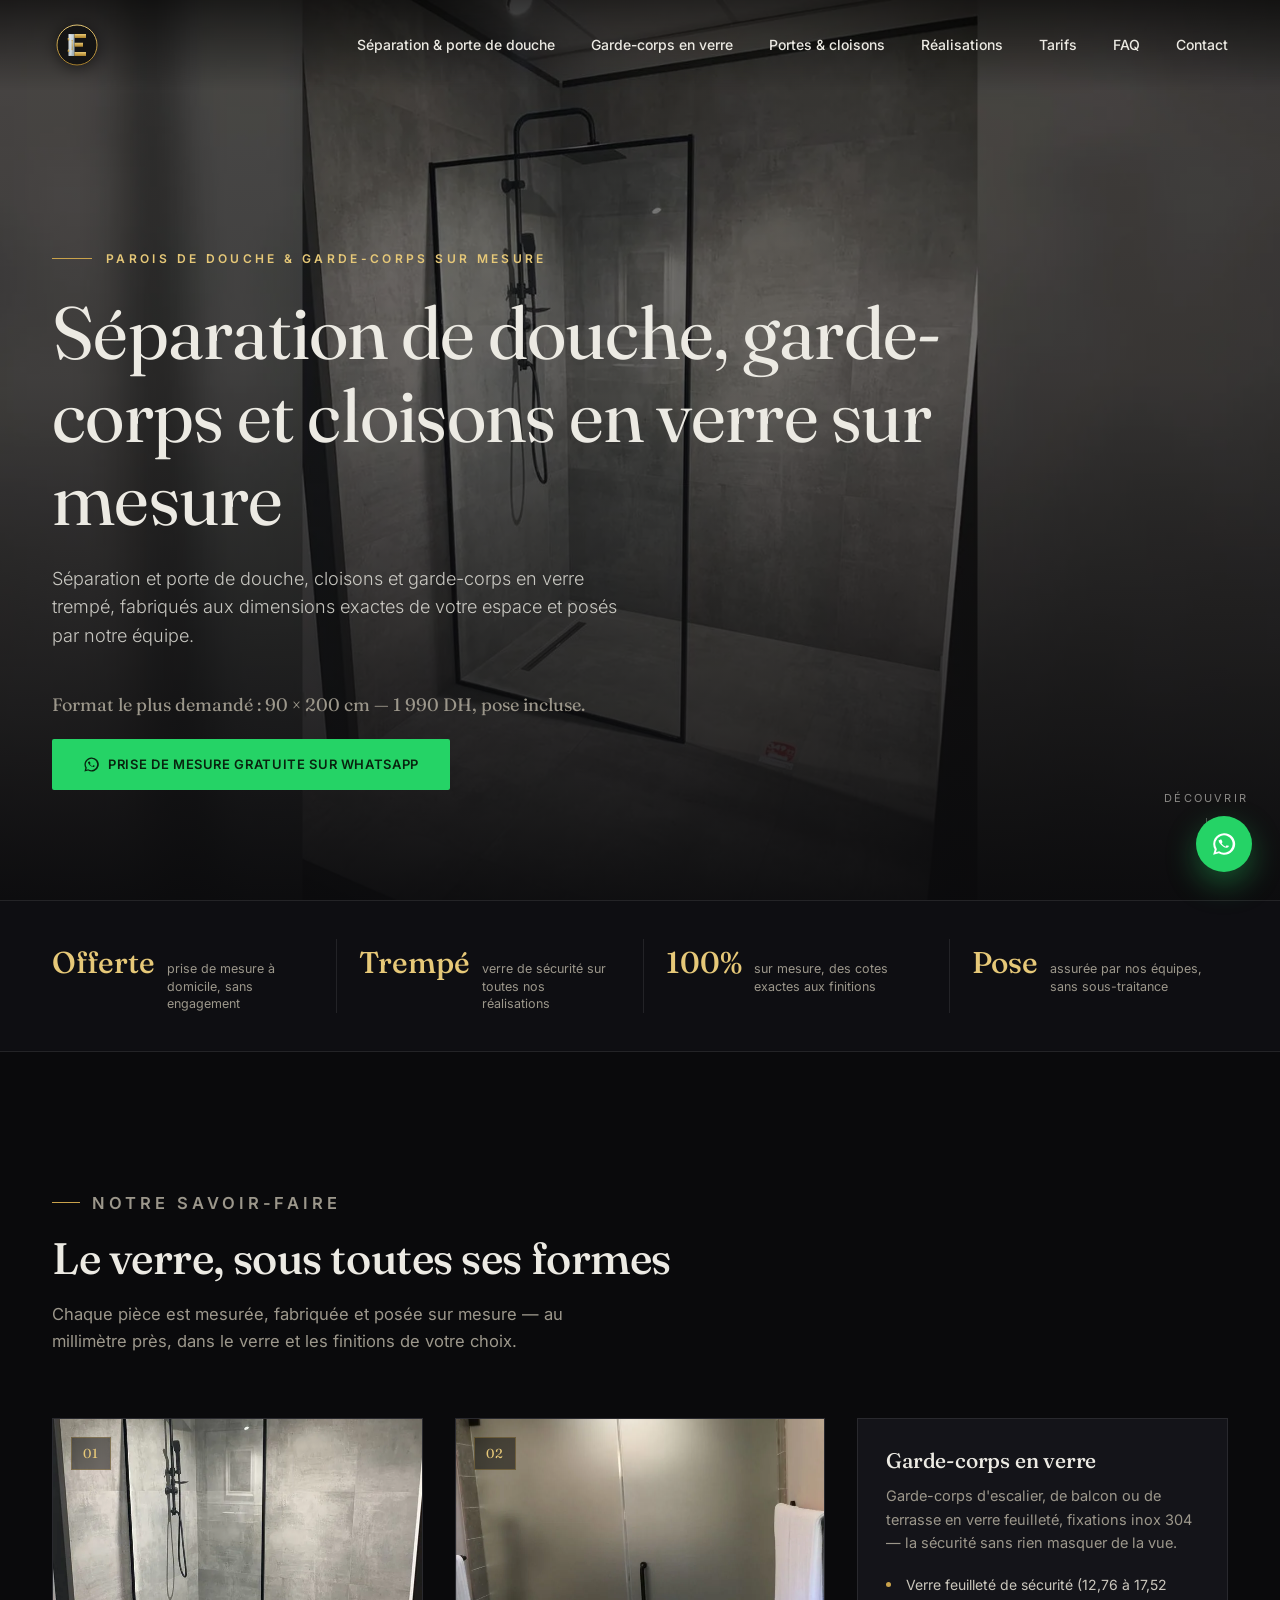
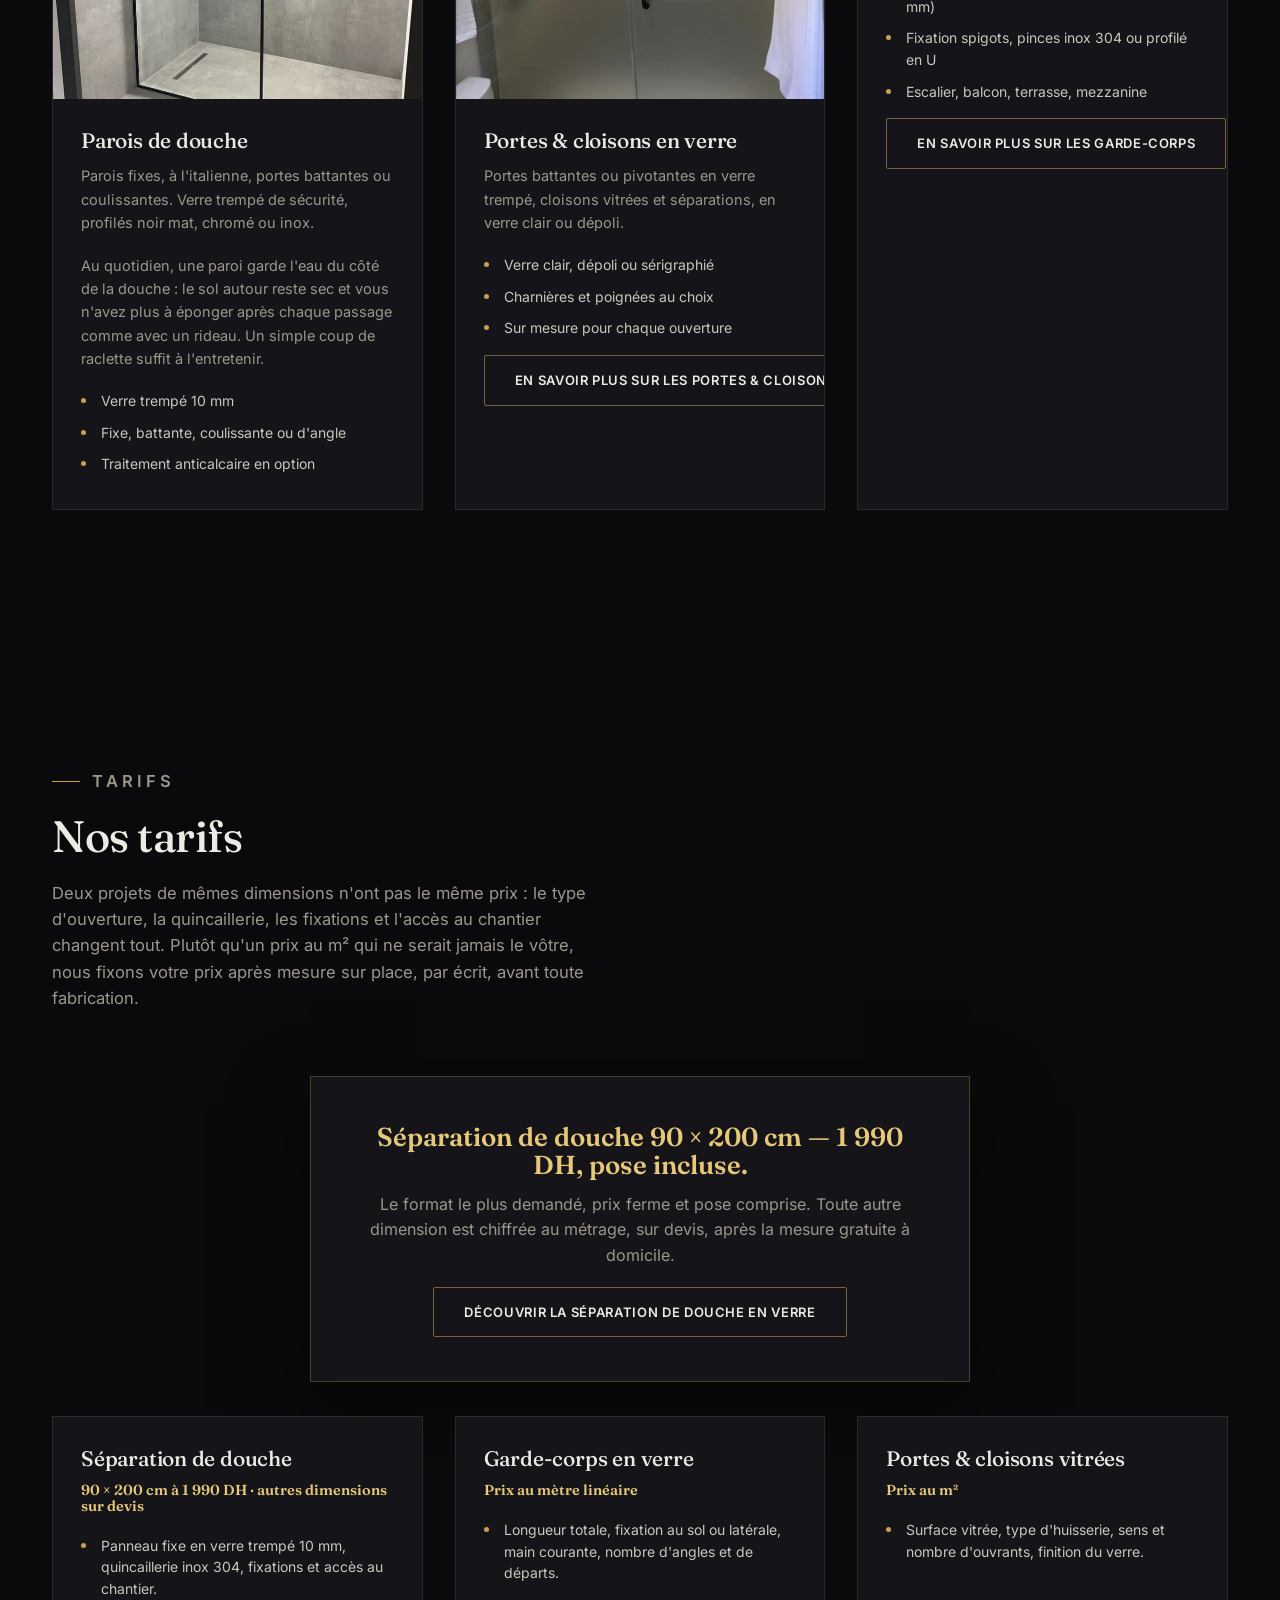
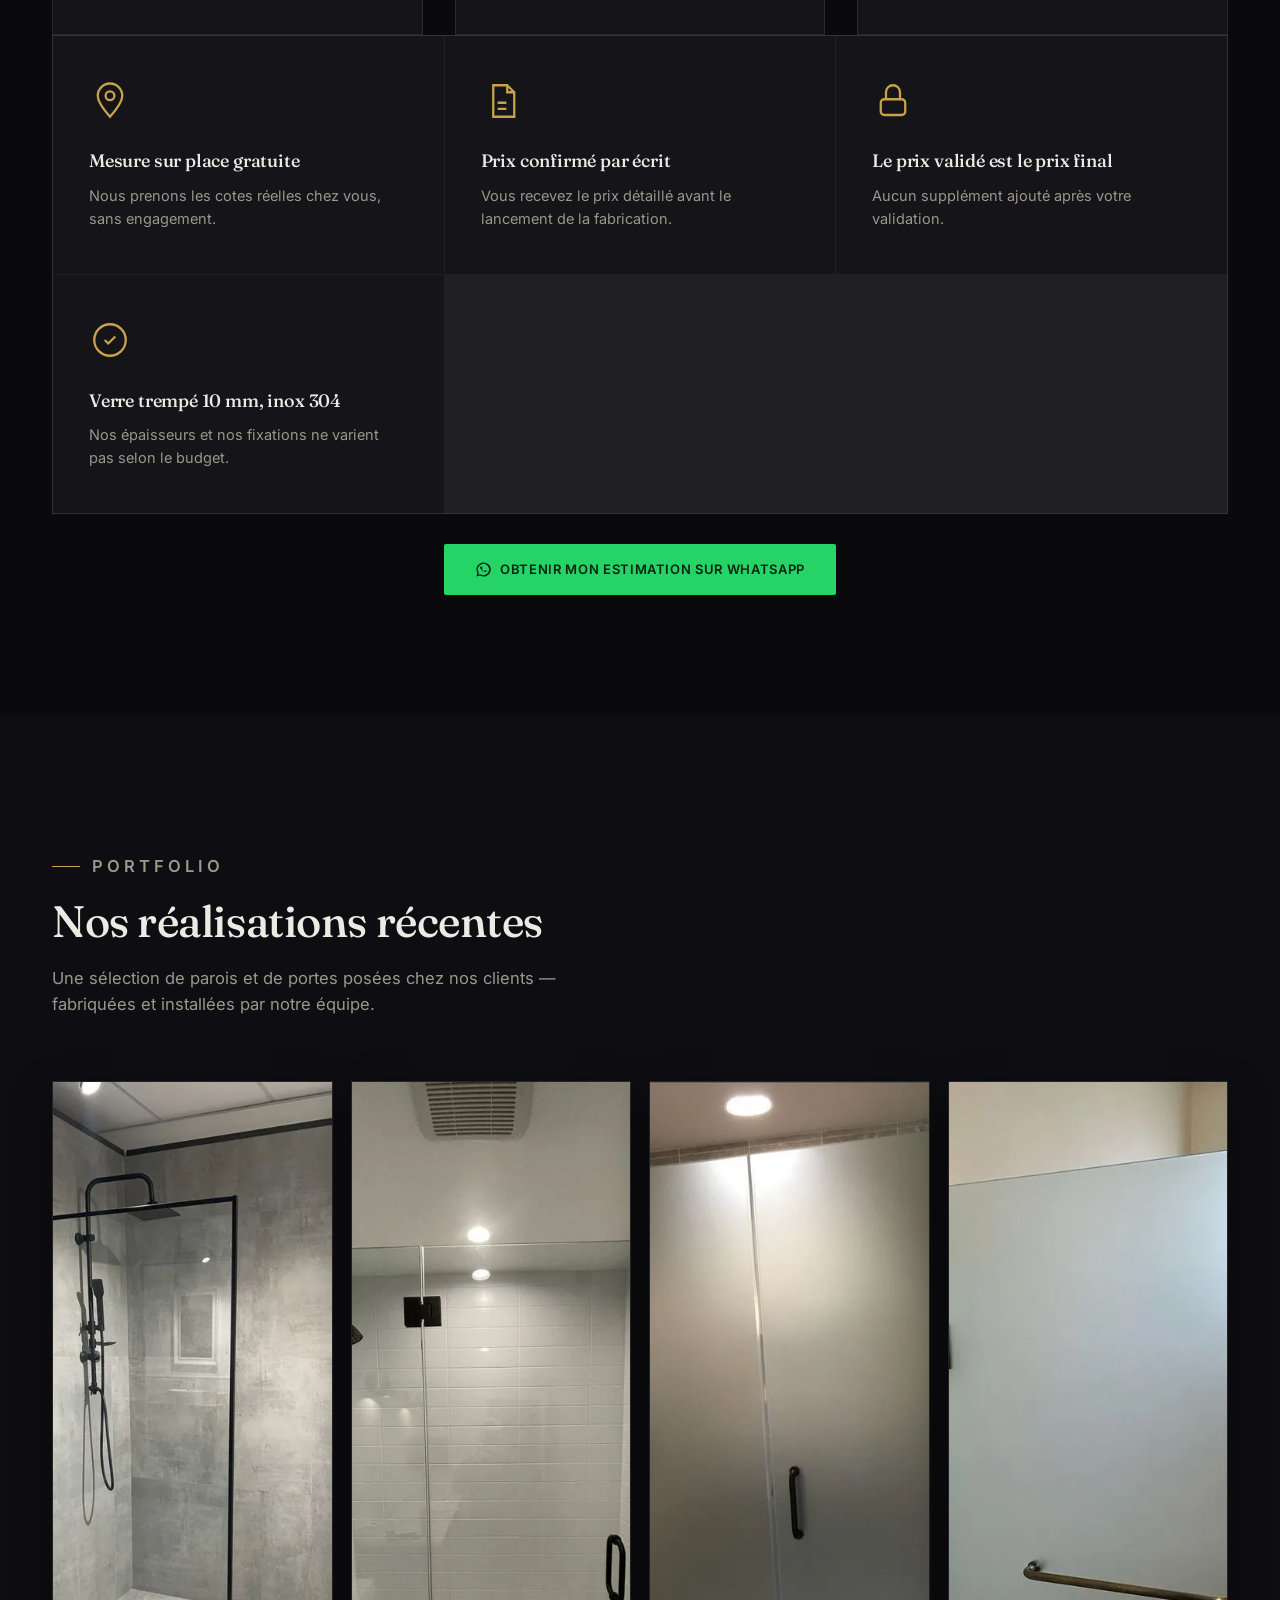
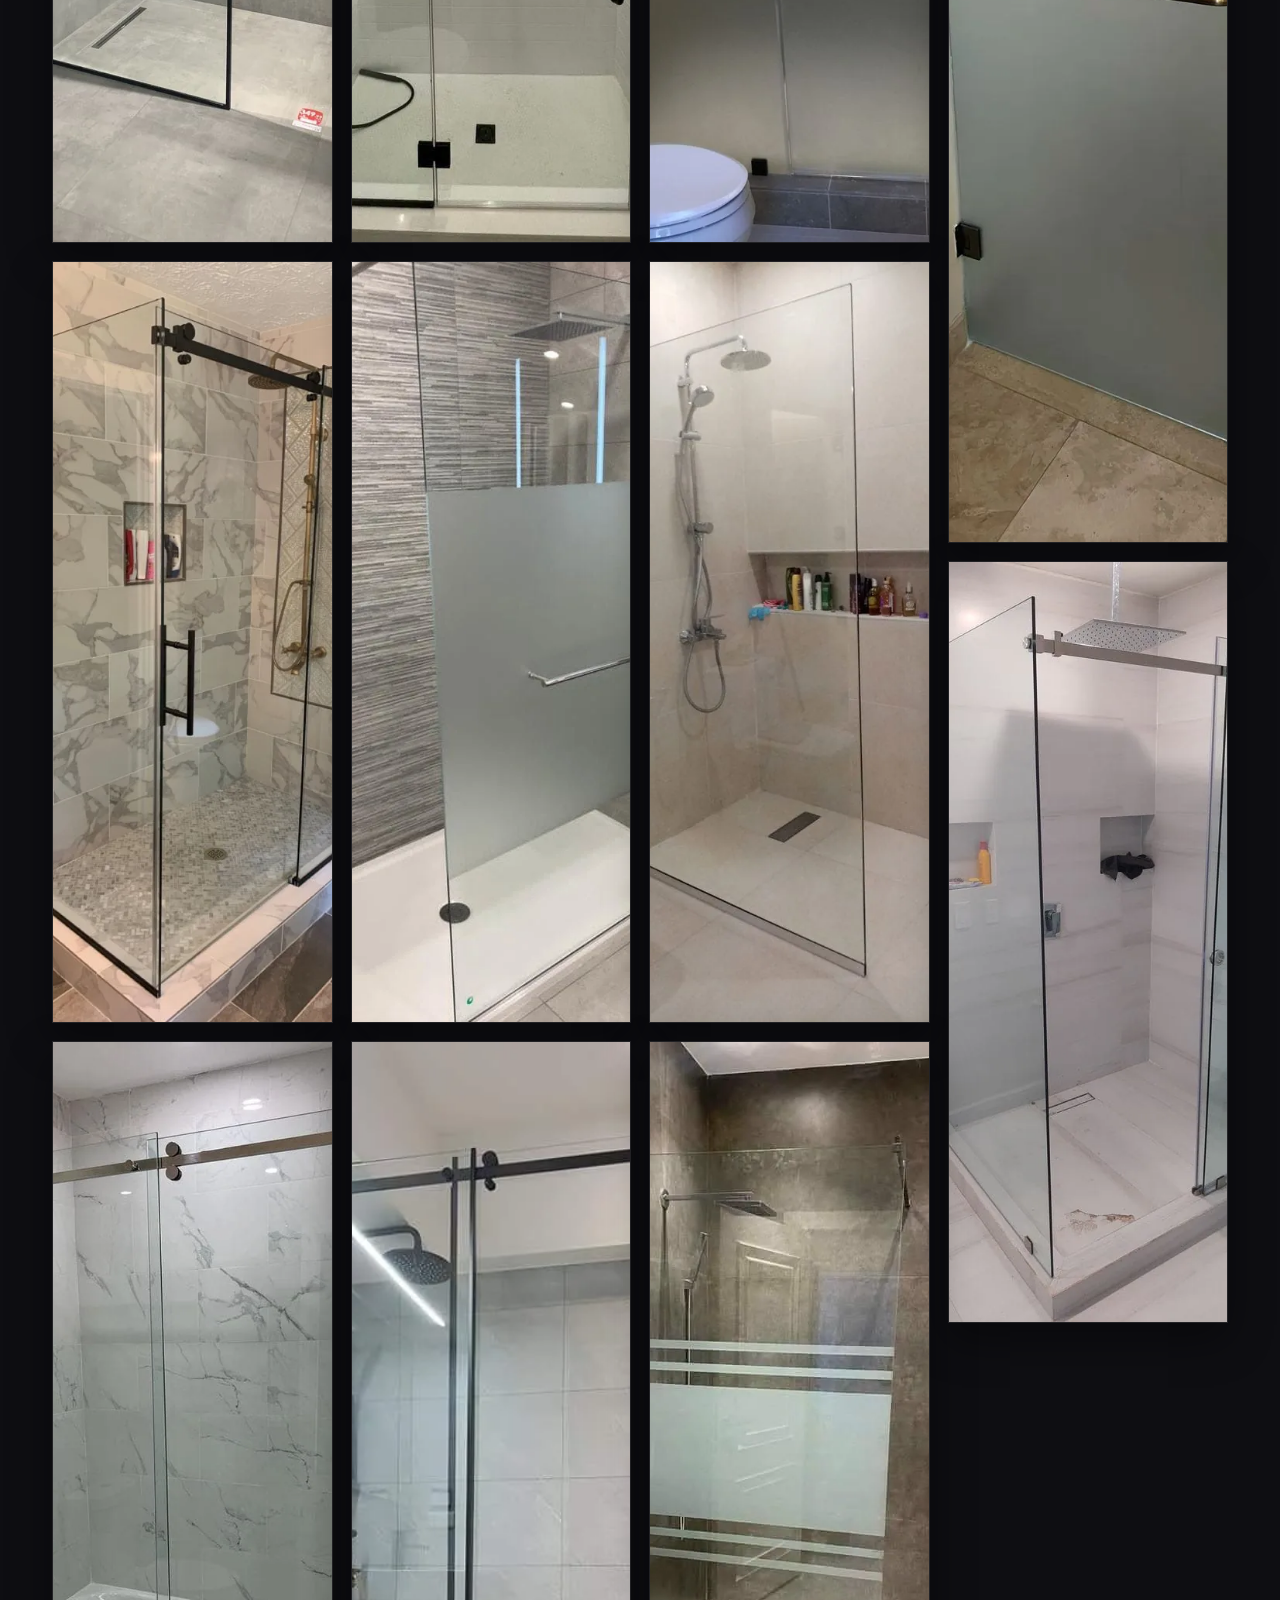
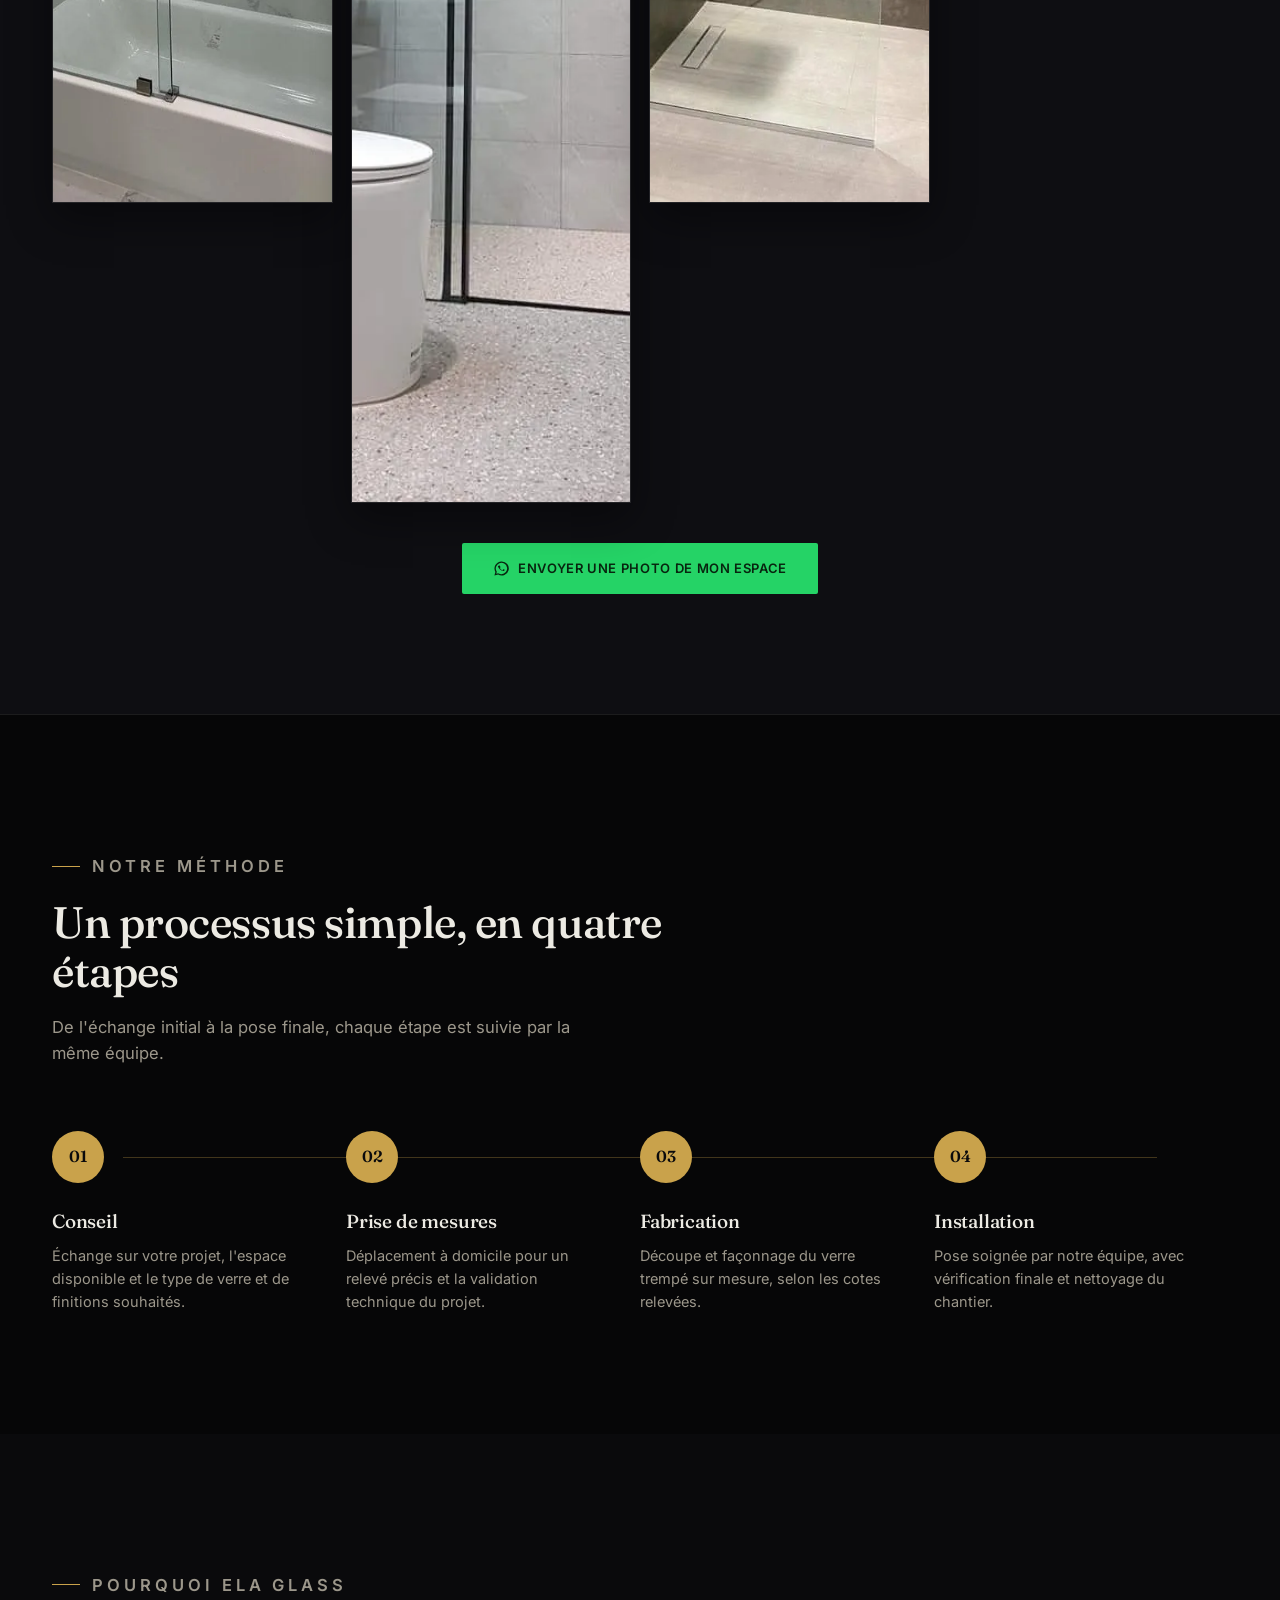
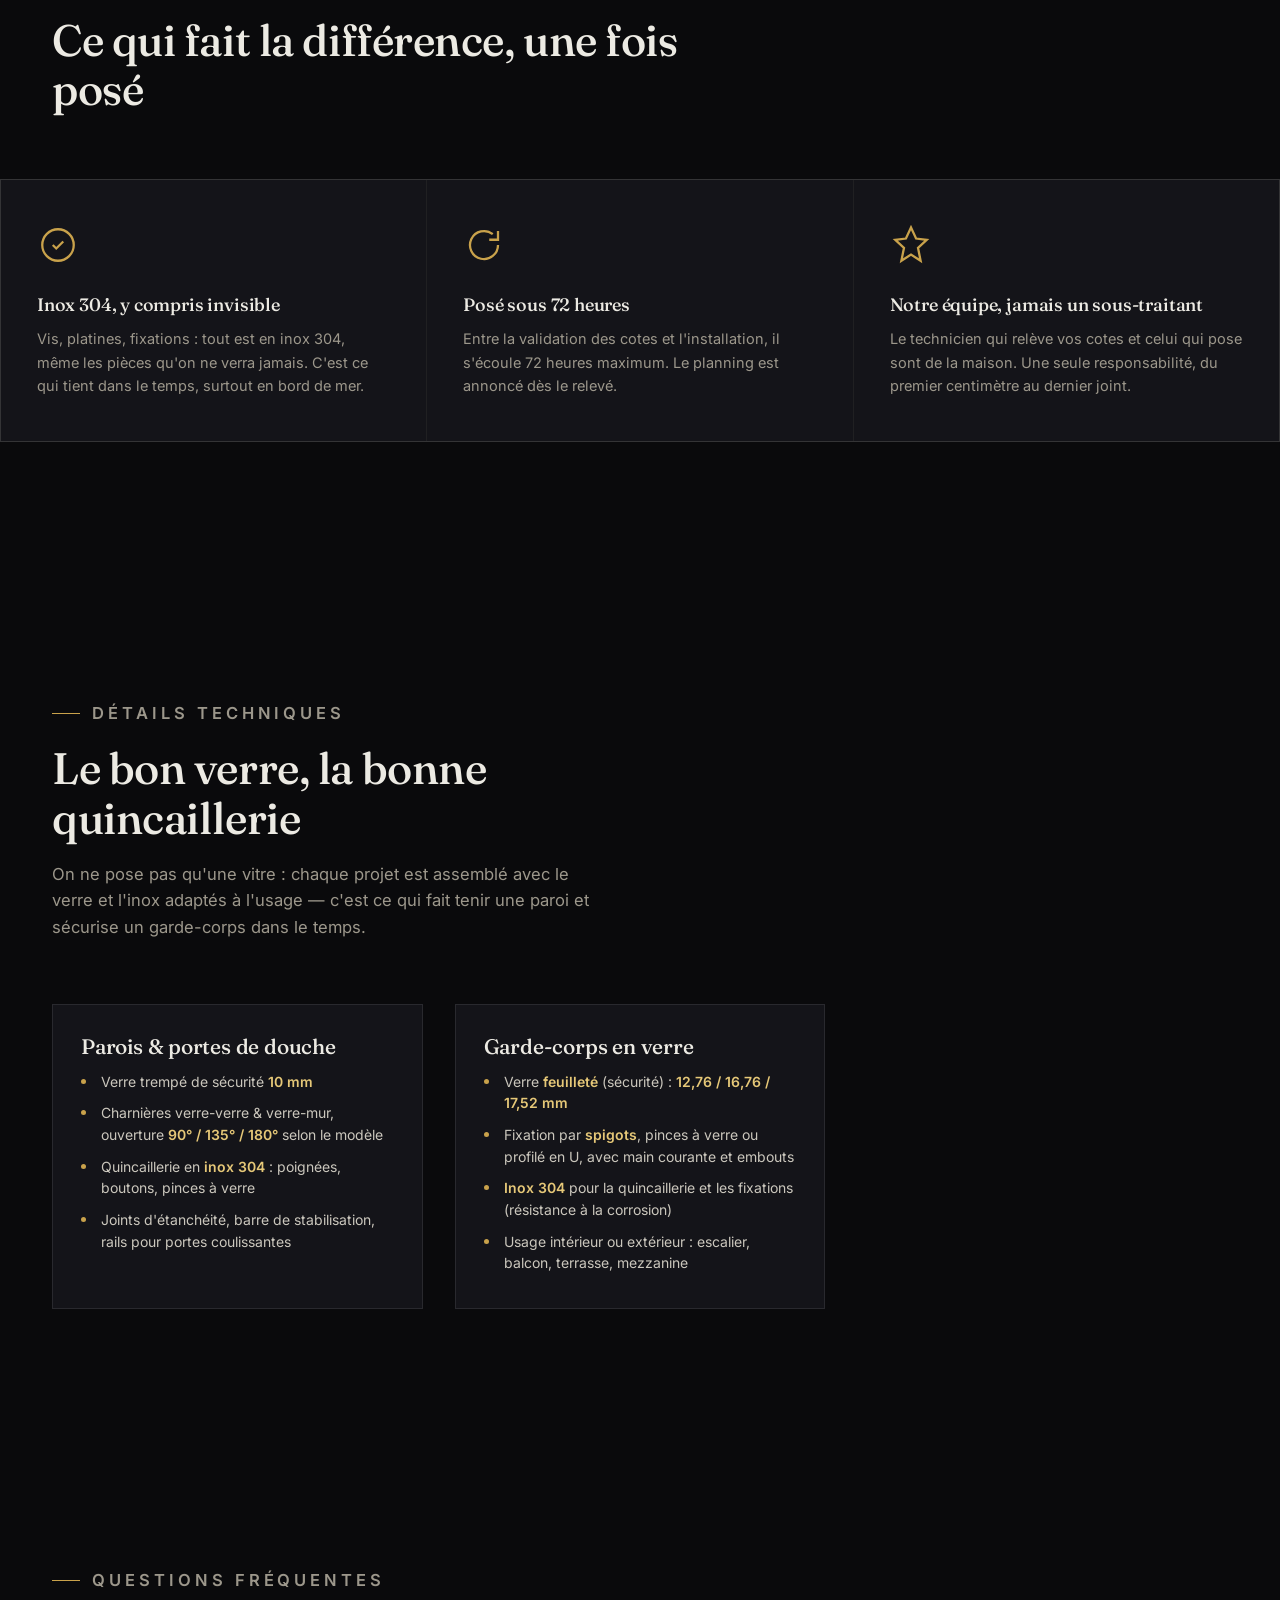
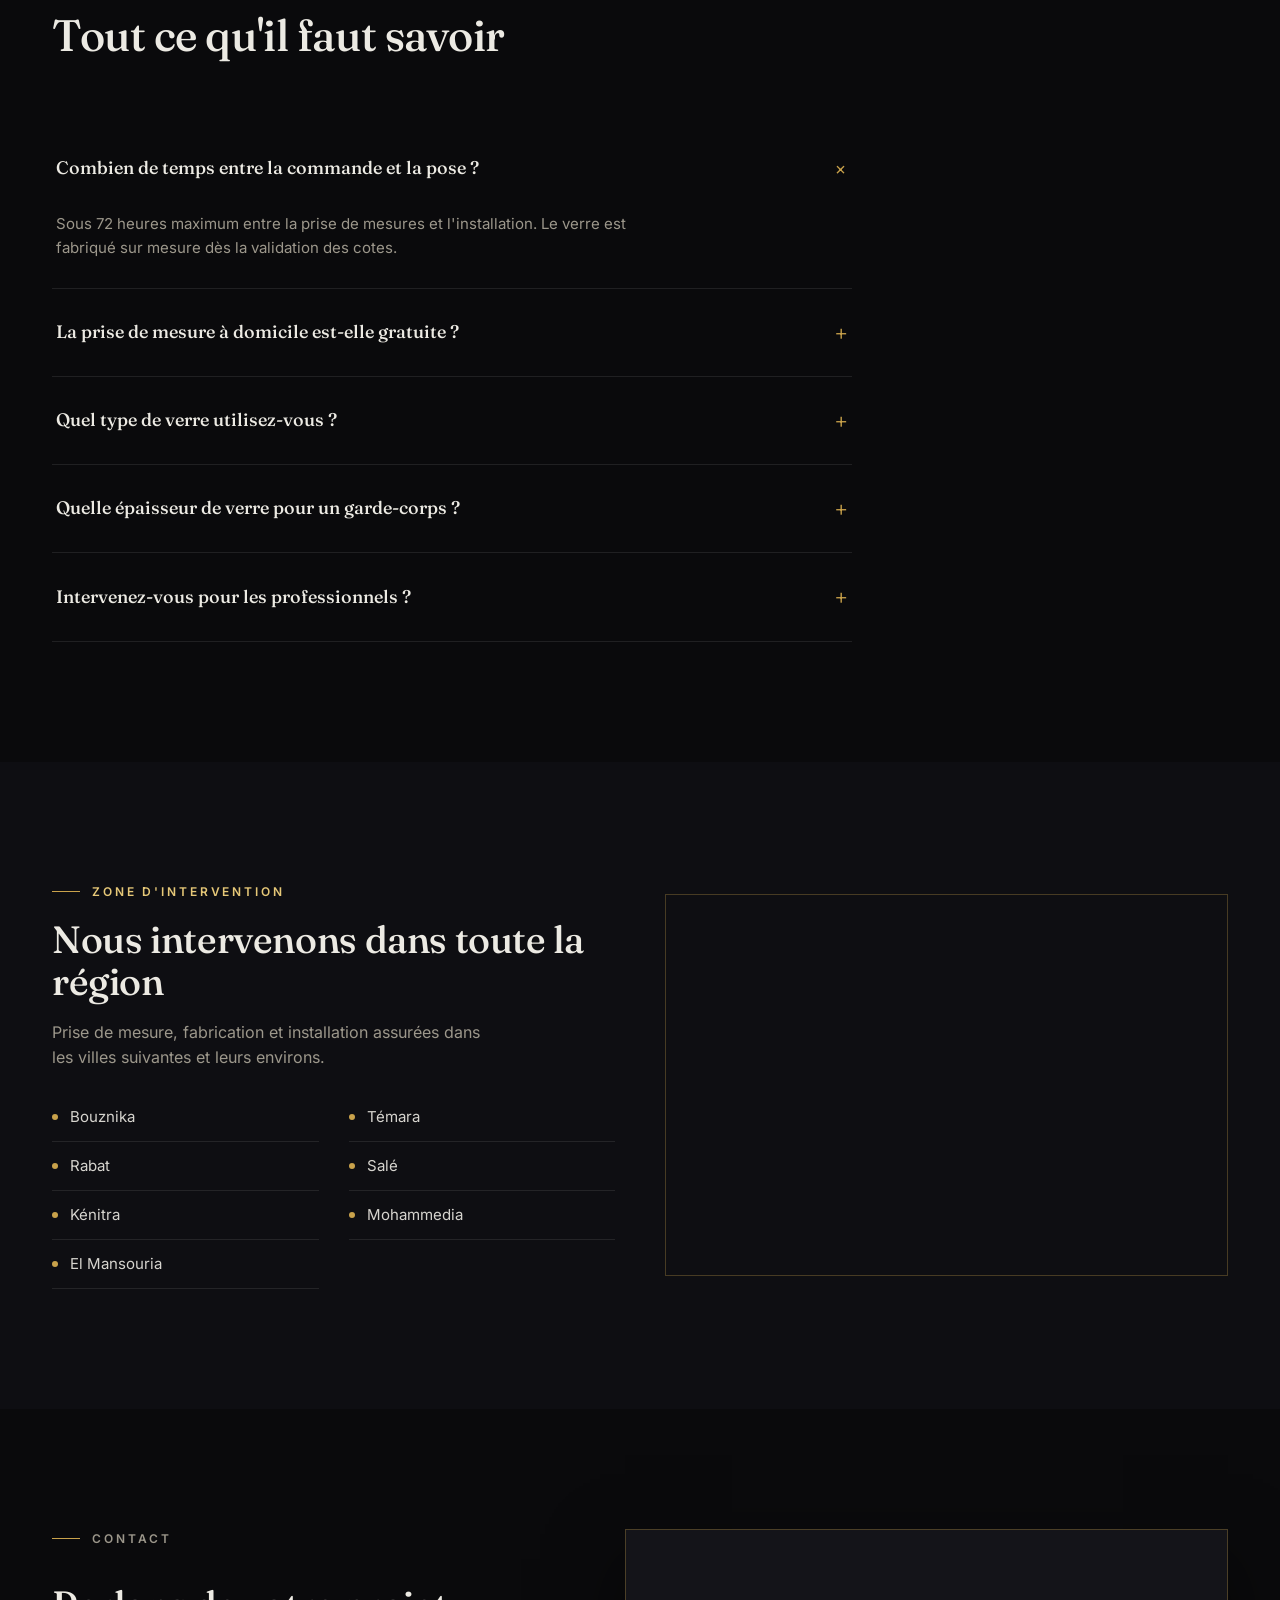
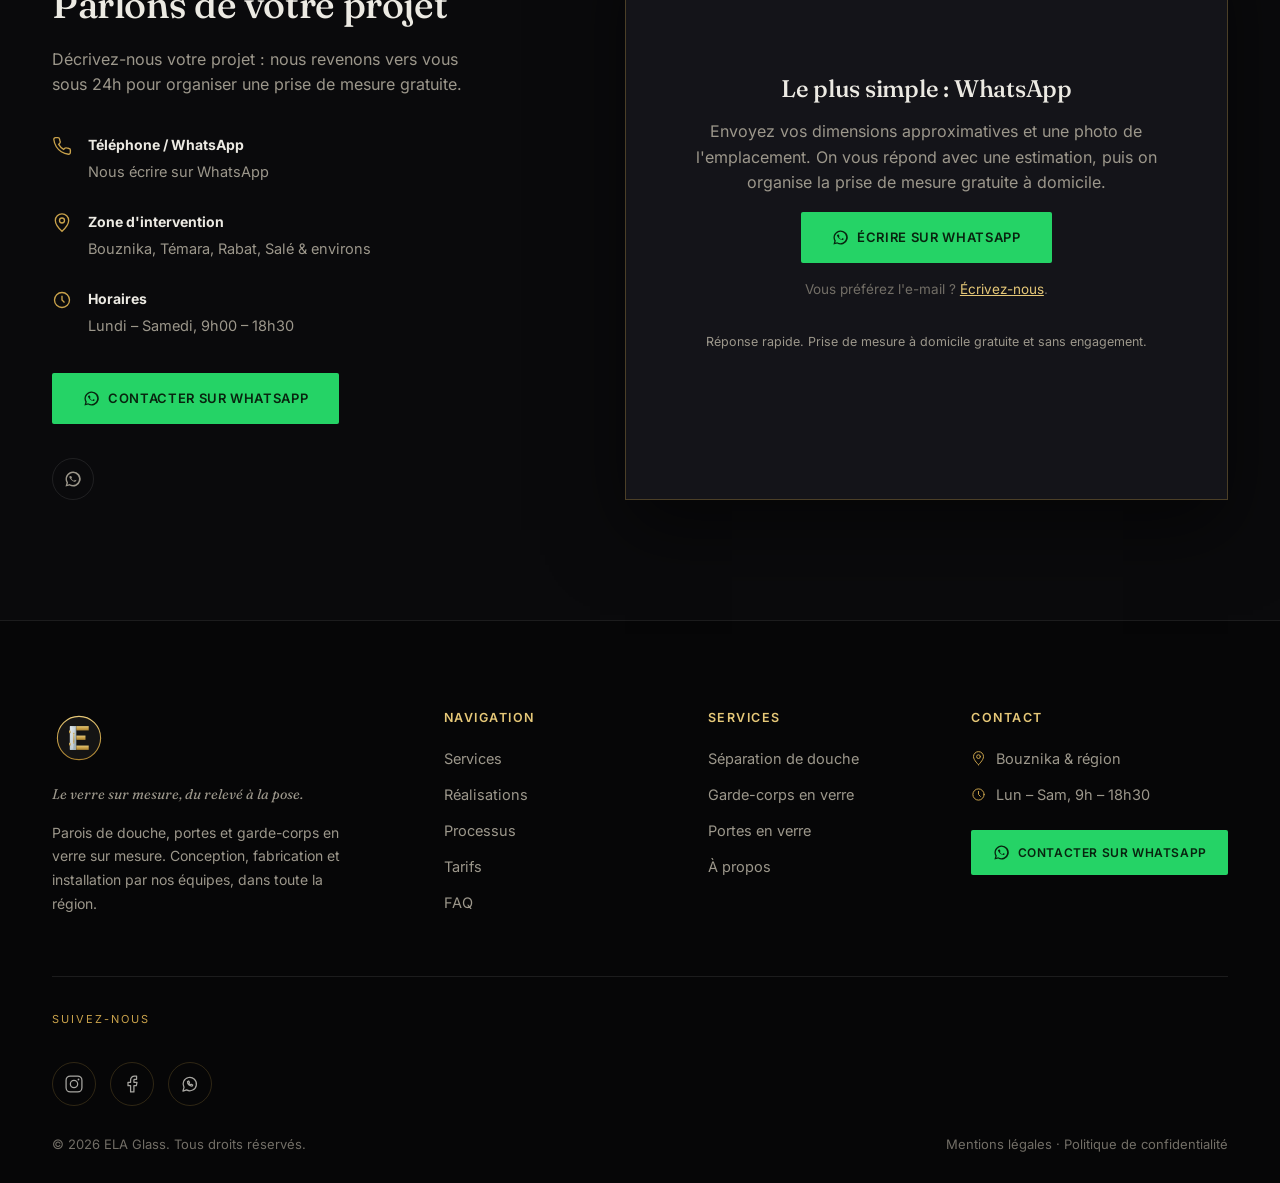
==== commit 19a2ee19: "SEO: dé-cannibalise homepage vs page séparation-douche et neutralise signaux discount - Homepage: ti" ====
--- a/index.html
+++ b/index.html
@@ -6,14 +6,14 @@
 <link rel="preload" href="/assets/fonts/inter.woff2" as="font" type="font/woff2" crossorigin>
 <link rel="preload" as="image" href="/assets/images/hero-douche.webp" fetchpriority="high">
 <meta name="viewport" content="width=device-width, initial-scale=1.0">
-<title>Séparation de douche en verre sur mesure — 1 990 DH | ELA Glass</title>
-<meta name="description" content="Séparation et porte de douche, garde-corps et cloisons en verre trempé 10 mm sur mesure. Format 90 × 200 cm à 1 990 DH pose incluse. Relevé à domicile, pose sous 72 h à Bouznika, Rabat, Témara et Salé.">
+<title>Séparation de douche &amp; garde-corps en verre | ELA Glass</title>
+<meta name="description" content="Séparation de douche, cloisons et garde-corps en verre sur mesure, posés par notre équipe. 90 × 200 cm : 1 990 DH, pose incluse. Bouznika, Rabat, Témara.">
 <meta name="theme-color" content="#0A0A0C">
 
 
 <meta property="og:type" content="website">
-<meta property="og:title" content="ELA Glass — Parois de douche & garde-corps verre | Bouznika">
-<meta property="og:description" content="Parois de douche, garde-corps et portes en verre sur mesure à Bouznika, Témara, Rabat et Salé. Mesure à domicile gratuite, verre trempé de sécurité.">
+<meta property="og:title" content="Séparation de douche &amp; garde-corps en verre | ELA Glass">
+<meta property="og:description" content="Séparation de douche, cloisons et garde-corps en verre sur mesure, posés par notre équipe. 90 × 200 cm : 1 990 DH, pose incluse. Bouznika, Rabat, Témara.">
 <meta property="og:image" content="https://elaglass.ma/og-image.png">
 <meta name="twitter:card" content="summary_large_image">
 <meta property="og:url" content="https://elaglass.ma/">
@@ -166,7 +166,7 @@
     <p class="hero-tag">Parois de douche &amp; garde-corps sur mesure</p>
     <h1>Séparation de douche, garde-corps et cloisons en verre sur mesure</h1>
     <p class="hero-lede">Séparation et porte de douche, cloisons et garde-corps en verre trempé, fabriqués aux dimensions exactes de votre espace et posés par notre équipe.</p>
-    <p class="price" style="font-size:clamp(15px,2.1vw,18px);line-height:1.35;font-weight:600;margin:6px 0 22px;">Séparation de douche 90 × 200 cm — 1 990 DH, pose incluse.</p>
+    <p class="price" style="font-size:clamp(15px,2.1vw,18px);line-height:1.35;font-weight:400;color:var(--muted);margin:6px 0 22px;">Format le plus demandé : 90 × 200 cm — 1 990 DH, pose incluse.</p>
     <div class="hero-actions">
       <a href="https://wa.me/212720889310?text=Bonjour%20ELA%20Glass%2C%20je%20souhaite%20un%20projet%20en%20verre%20sur%20mesure.%20Ma%20ville%20%3A%20" class="btn btn-whatsapp" target="_blank" rel="noopener">
         <svg class="btn-ic" viewBox="0 0 24 24" fill="currentColor" aria-hidden="true"><path d="M12 2a10 10 0 0 0-8.6 15L2 22l5.2-1.4A10 10 0 1 0 12 2zm0 18a8 8 0 0 1-4.1-1.1l-.3-.2-3 .8.8-2.9-.2-.3A8 8 0 1 1 12 20zm4.4-6c-.2-.1-1.4-.7-1.6-.8s-.4-.1-.5.1-.6.8-.7 1-.3.2-.5.1a6.5 6.5 0 0 1-3.2-2.8c-.2-.4.2-.4.6-1.2.1-.1 0-.3 0-.4l-.7-1.7c-.2-.4-.4-.4-.5-.4h-.5a1 1 0 0 0-.7.3A3 3 0 0 0 7 8.5c0 1.3 1 2.6 1.1 2.8a10.5 10.5 0 0 0 4 3.6c1.4.6 2 .6 2.7.6a2.4 2.4 0 0 0 1.6-1.1 2 2 0 0 0 .1-1.1c0-.1-.2-.2-.4-.3z"/></svg>
@@ -180,7 +180,7 @@
 <!-- ============================ CHIFFRES ============================ -->
 <section class="trust">
   <div class="trust-inner">
-    <div class="trust-item"><span class="trust-num">0 DH</span><span class="trust-label">prise de mesure à domicile, sans engagement</span></div>
+    <div class="trust-item"><span class="trust-num">Offerte</span><span class="trust-label">prise de mesure à domicile, sans engagement</span></div>
     <div class="trust-item"><span class="trust-num">Trempé</span><span class="trust-label">verre de sécurité sur toutes nos réalisations</span></div>
     <div class="trust-item"><span class="trust-num">100%</span><span class="trust-label">sur mesure, des cotes exactes aux finitions</span></div>
     <div class="trust-item"><span class="trust-num">Pose</span><span class="trust-label">assurée par nos équipes, sans sous-traitance</span></div>
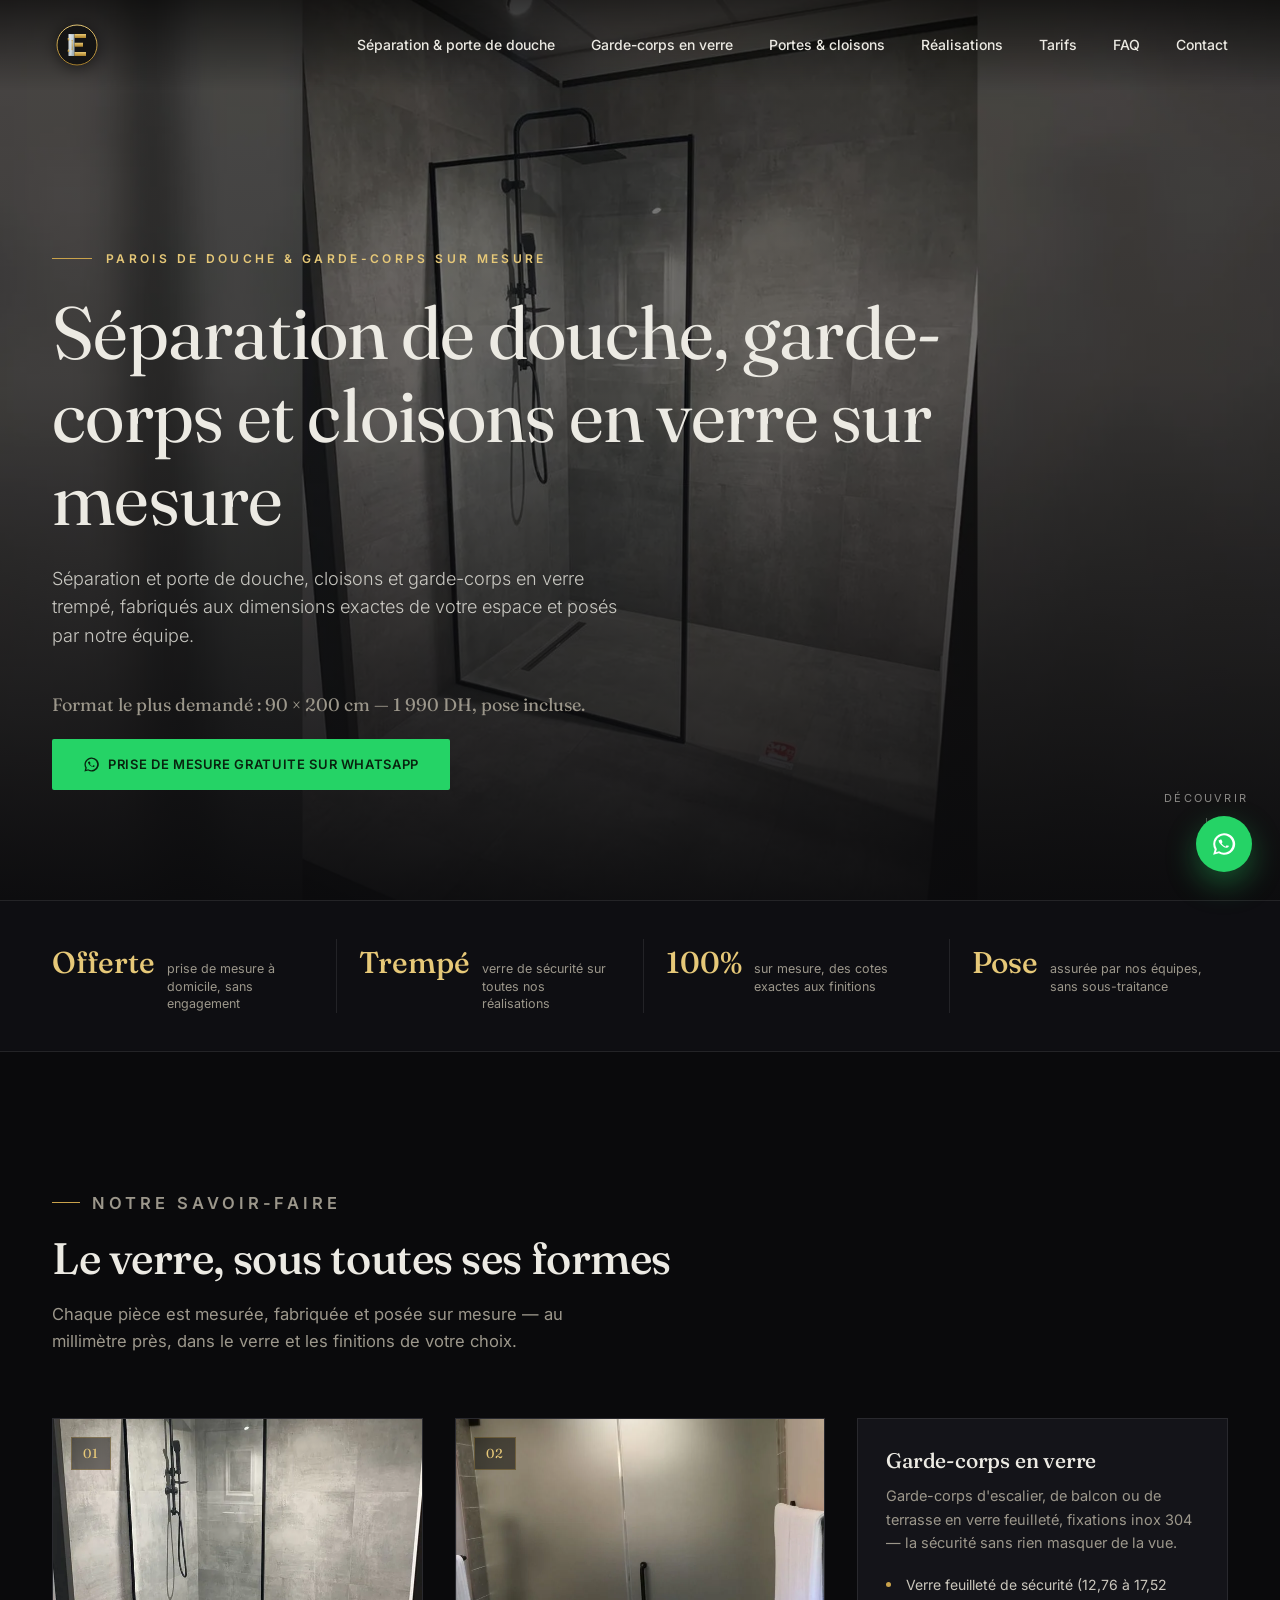
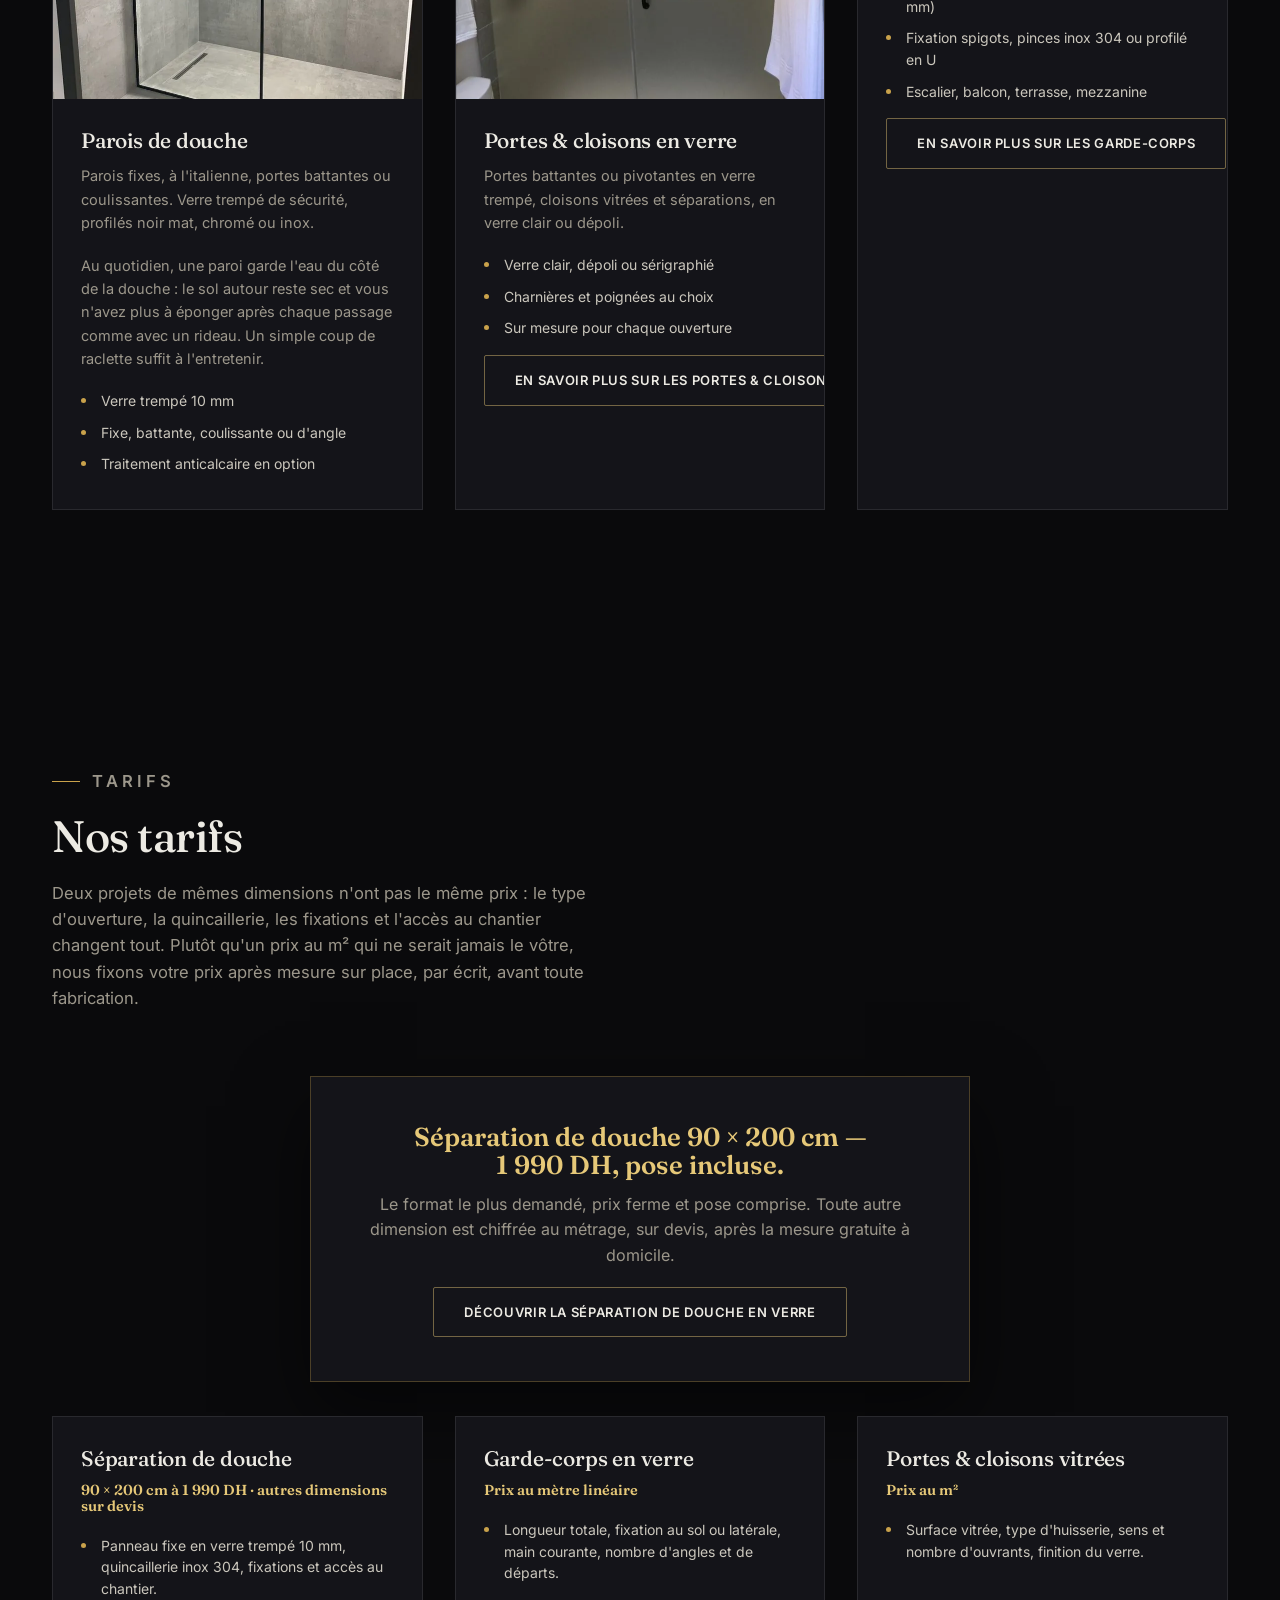
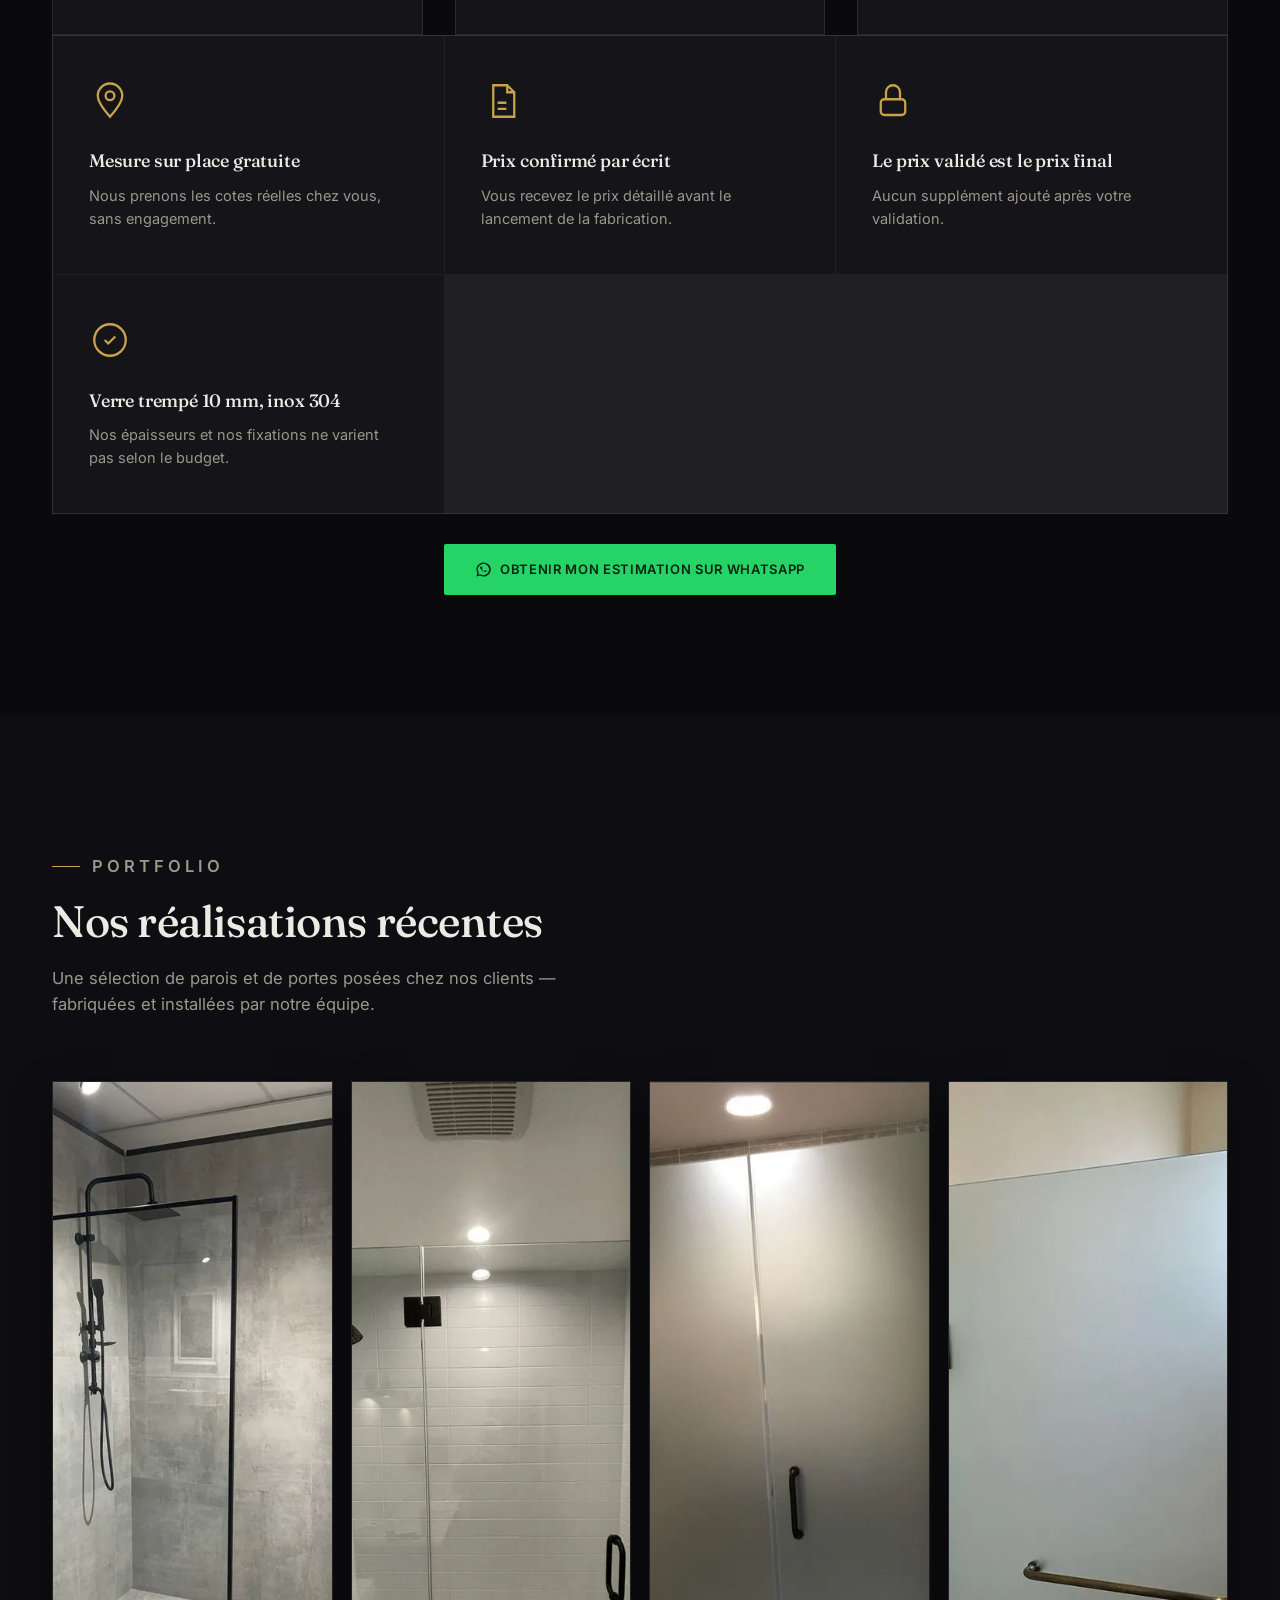
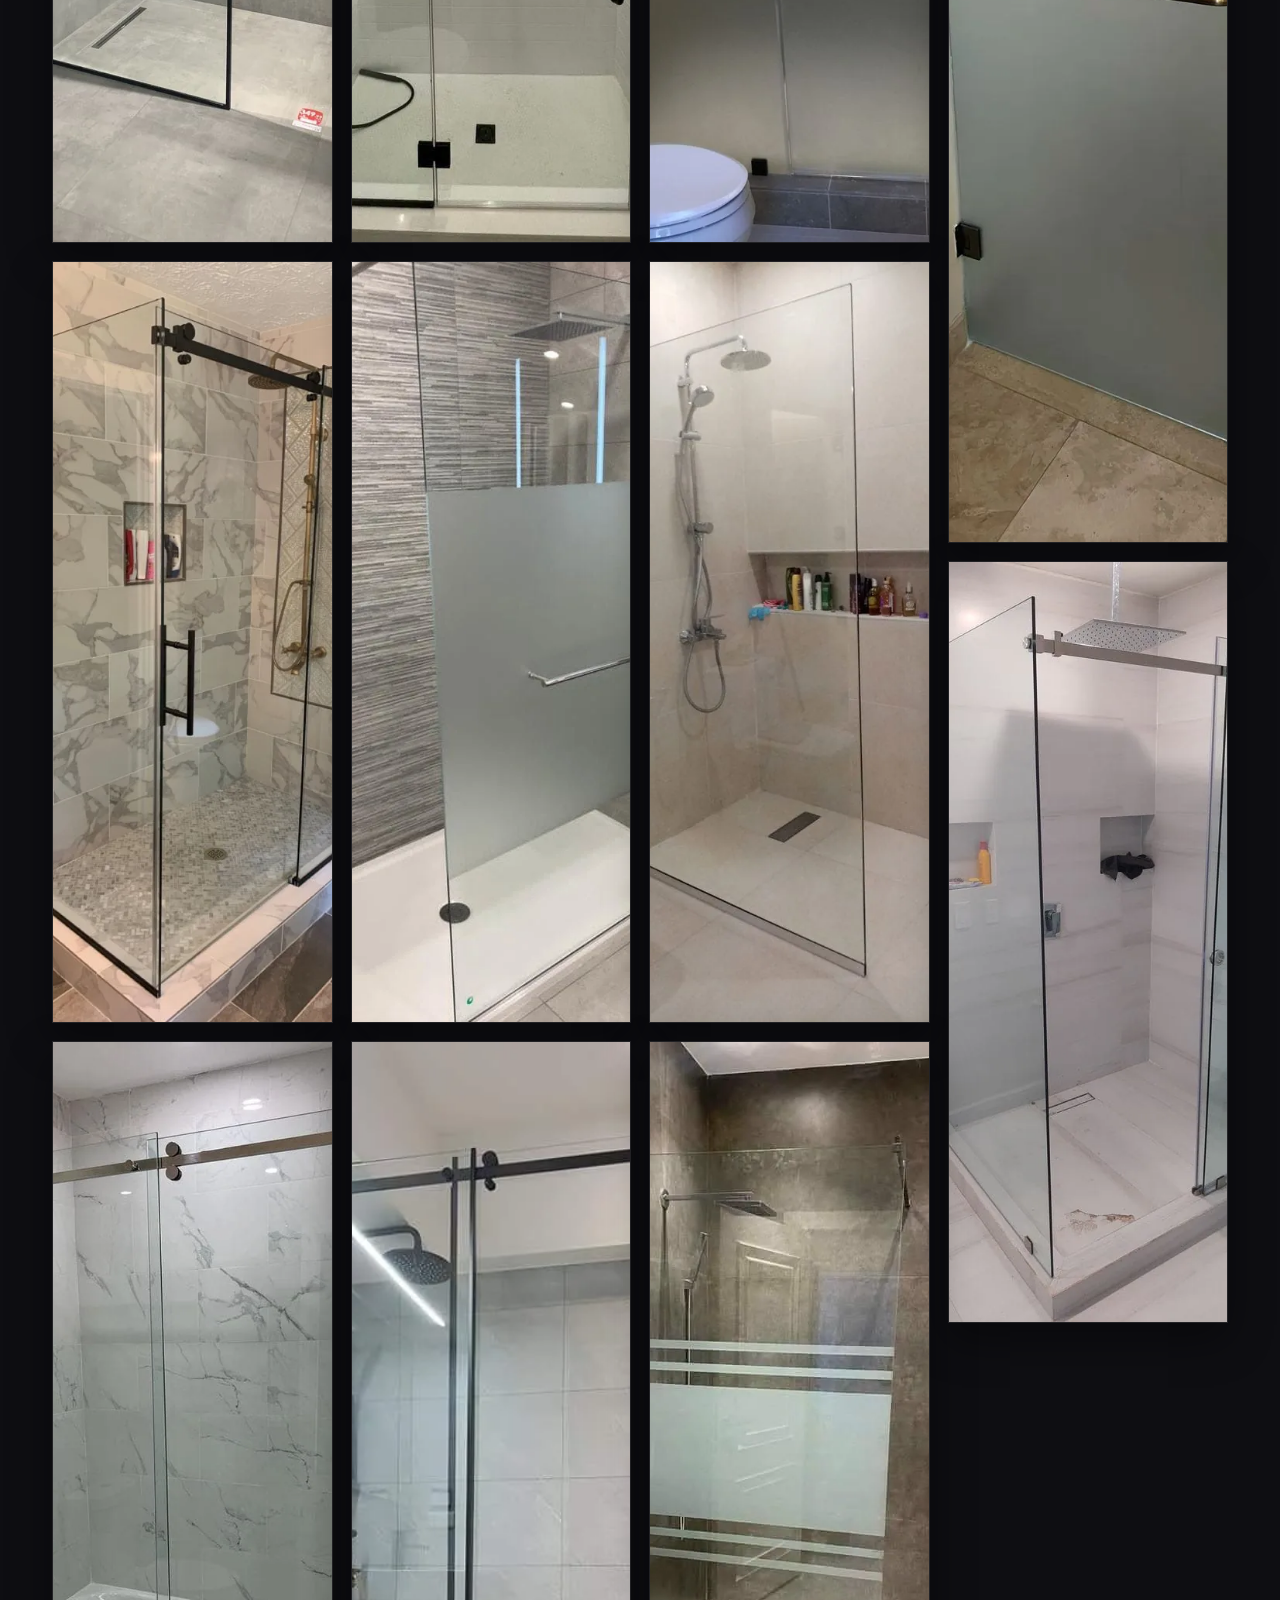
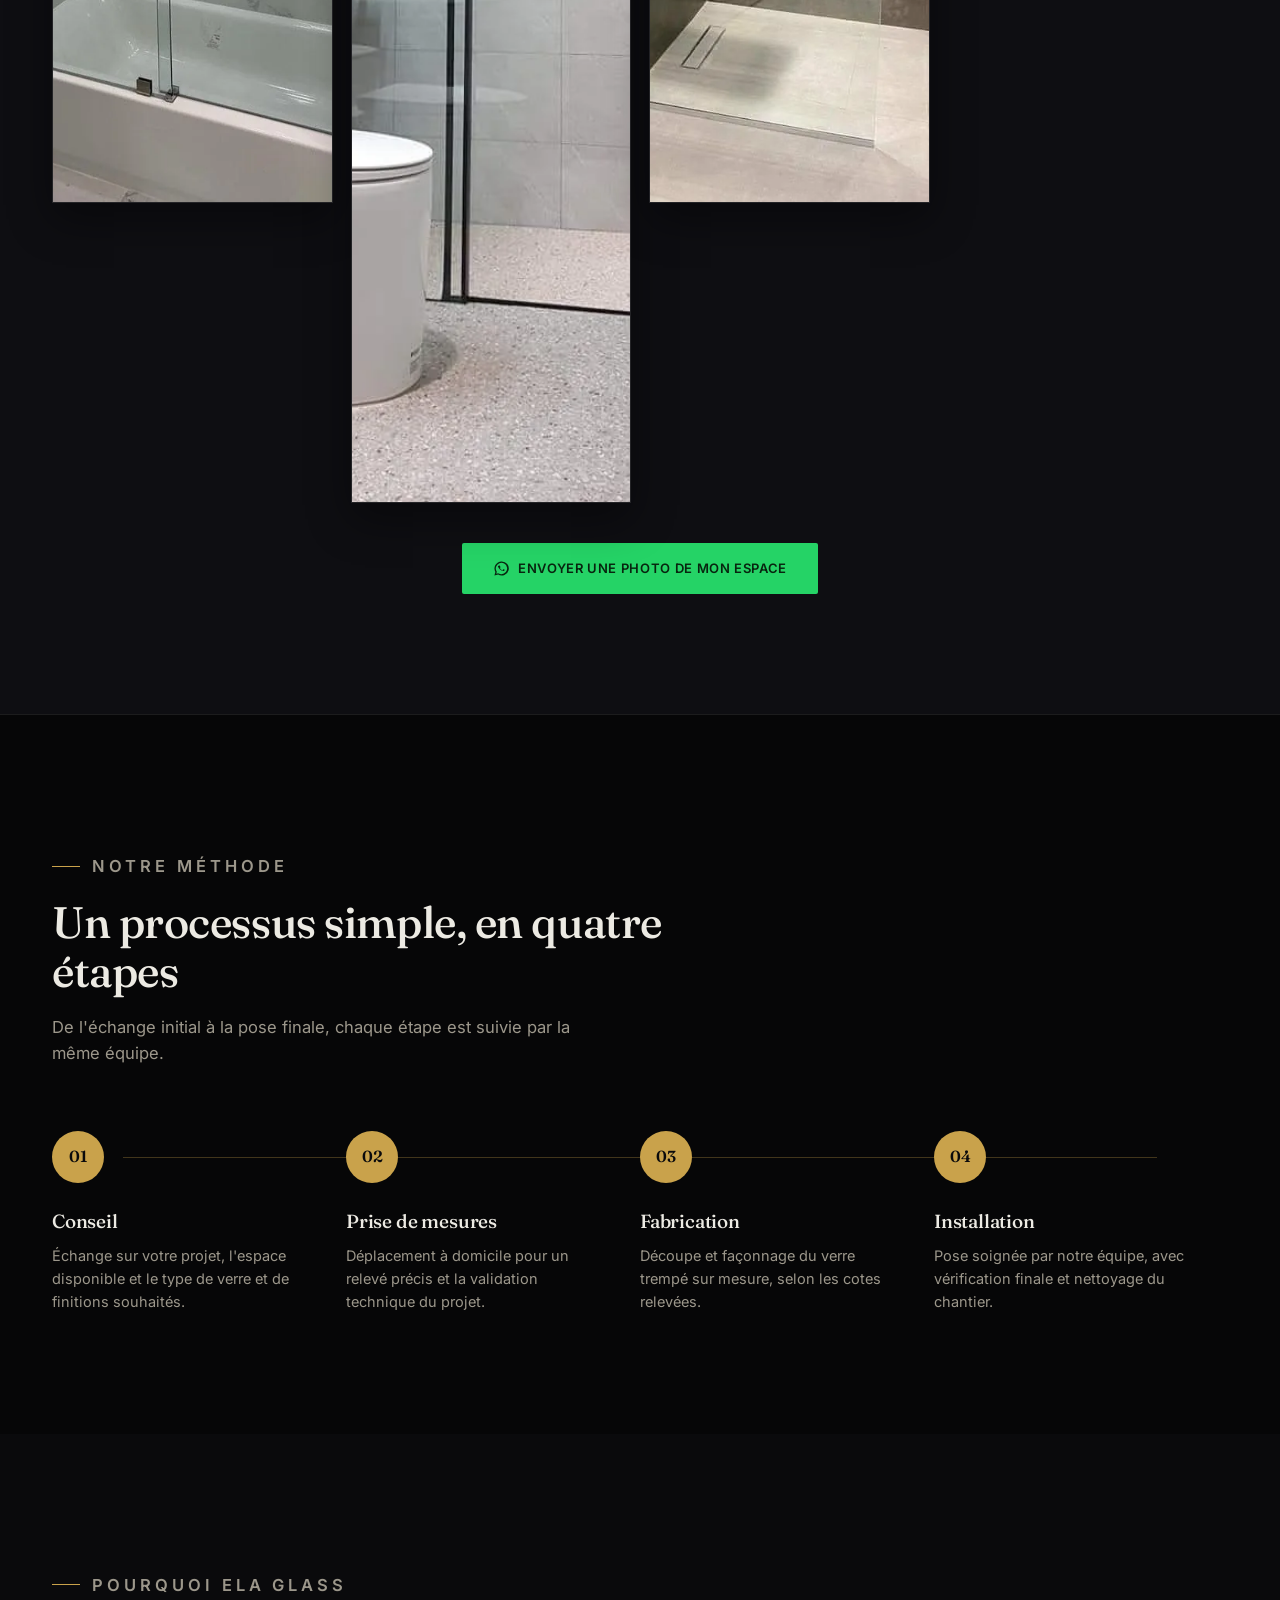
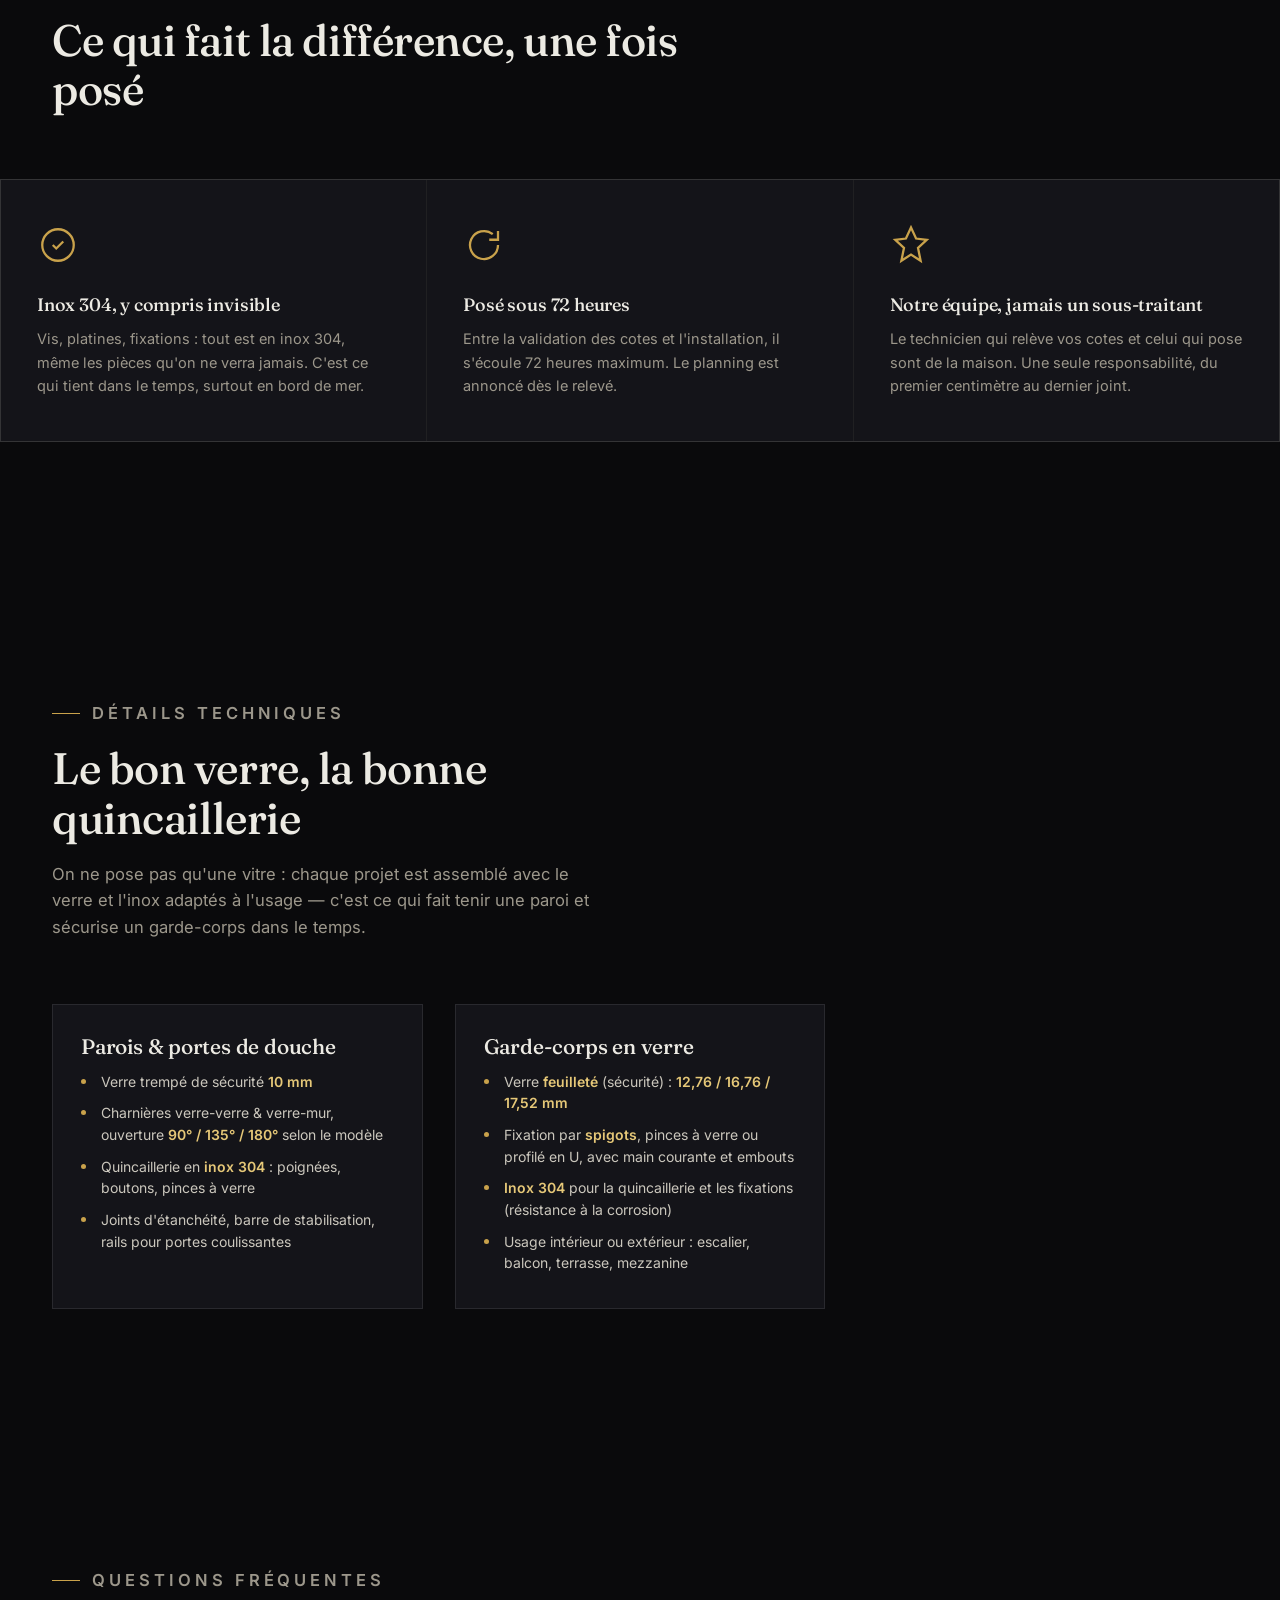
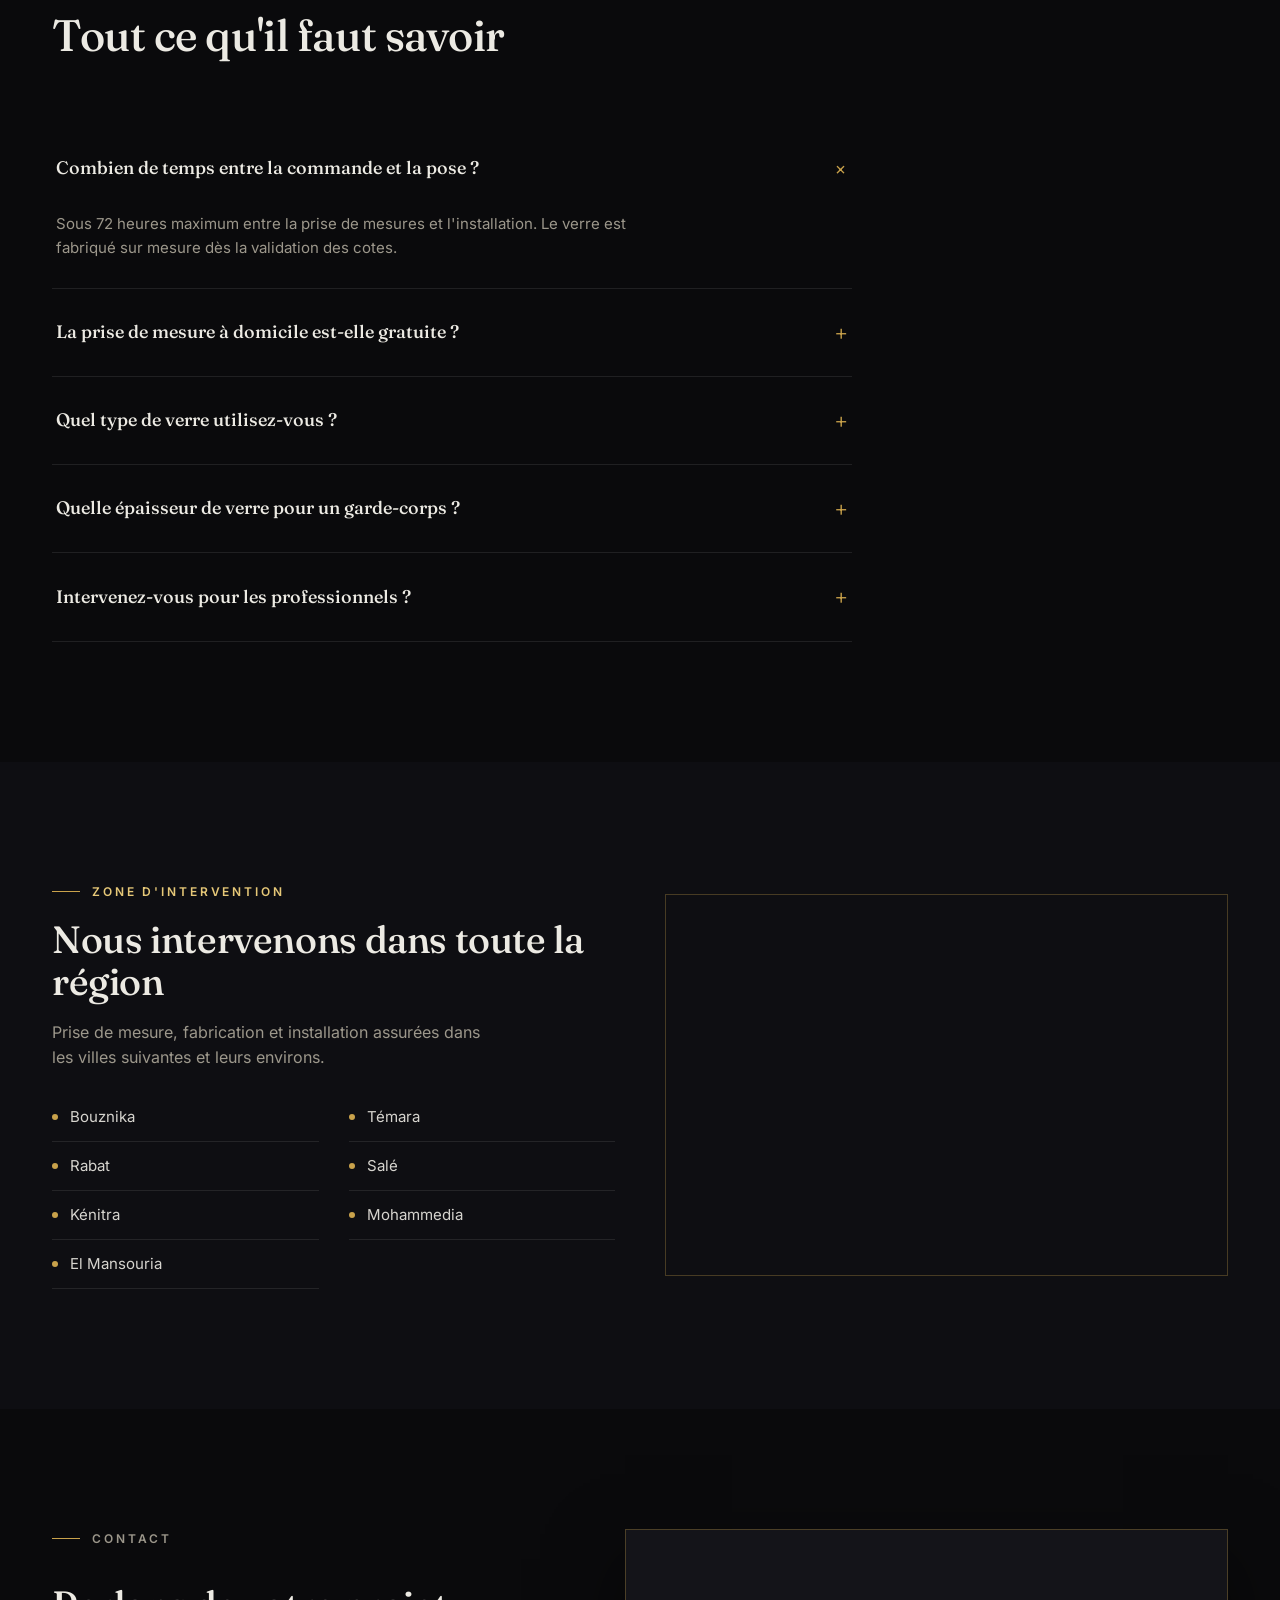
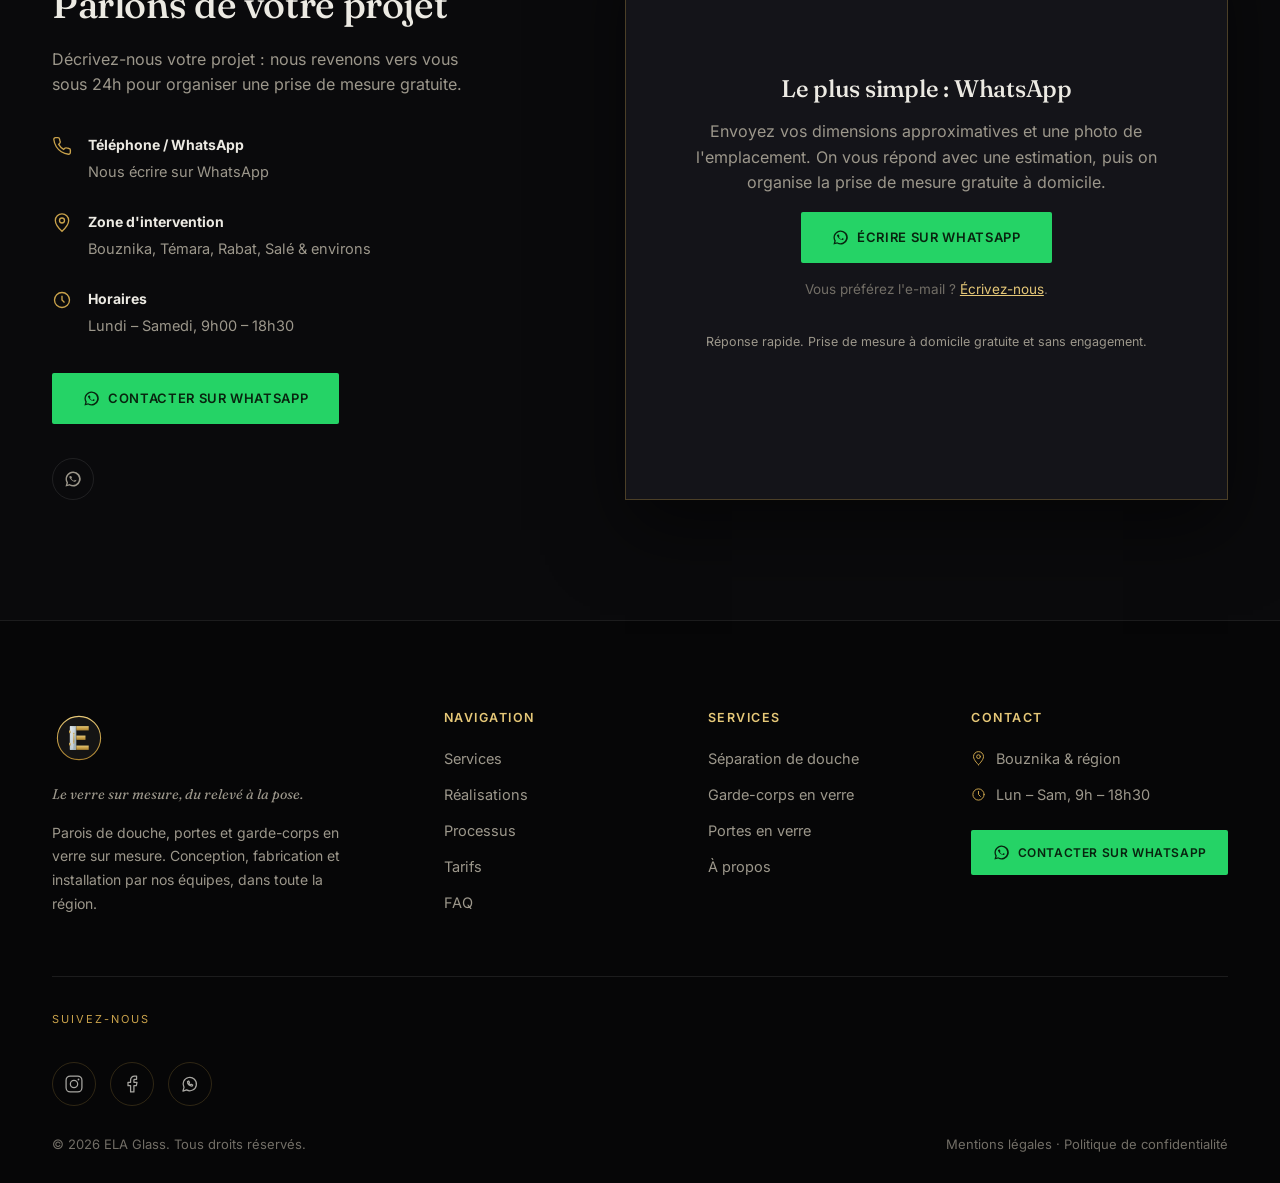
==== commit 932c45a9: "SEO/typo : titre garde-corps, meta separation, espaces insécables - garde-corps-verre.html : title +" ====
--- a/index.html
+++ b/index.html
@@ -7,15 +7,16 @@
 <link rel="preload" as="image" href="/assets/images/hero-douche.webp" fetchpriority="high">
 <meta name="viewport" content="width=device-width, initial-scale=1.0">
 <title>Séparation de douche &amp; garde-corps en verre | ELA Glass</title>
-<meta name="description" content="Séparation de douche, cloisons et garde-corps en verre sur mesure, posés par notre équipe. 90 × 200 cm : 1 990 DH, pose incluse. Bouznika, Rabat, Témara.">
+<meta name="description" content="Séparation de douche, cloisons et garde-corps en verre sur mesure, posés par notre équipe. 90 × 200 cm : 1 990 DH, pose incluse. Bouznika, Rabat, Témara.">
 <meta name="theme-color" content="#0A0A0C">
 
 
 <meta property="og:type" content="website">
 <meta property="og:title" content="Séparation de douche &amp; garde-corps en verre | ELA Glass">
-<meta property="og:description" content="Séparation de douche, cloisons et garde-corps en verre sur mesure, posés par notre équipe. 90 × 200 cm : 1 990 DH, pose incluse. Bouznika, Rabat, Témara.">
-<meta property="og:image" content="https://elaglass.ma/og-image.png">
+<meta property="og:description" content="Séparation de douche, cloisons et garde-corps en verre sur mesure, posés par notre équipe. 90 × 200 cm : 1 990 DH, pose incluse. Bouznika, Rabat, Témara.">
+<meta property="og:image" content="https://elaglass.ma/og-image-20260814.png?v=20260814">
 <meta name="twitter:card" content="summary_large_image">
+<meta name="twitter:image" content="https://elaglass.ma/og-image-20260814.png?v=20260814">
 <meta property="og:url" content="https://elaglass.ma/">
 <link rel="canonical" href="https://elaglass.ma/">
 
@@ -96,12 +97,12 @@
   ]
 }
 </script>
-<link rel="icon" href="/favicon.ico?v=20260805" sizes="any">
-<link rel="icon" type="image/svg+xml" href="/favicon.svg?v=20260805">
-<link rel="icon" type="image/png" sizes="48x48" href="/favicon-48x48.png?v=20260805">
-<link rel="icon" type="image/png" sizes="32x32" href="/favicon-32x32.png?v=20260805">
-<link rel="icon" type="image/png" sizes="16x16" href="/favicon-16x16.png?v=20260805">
-<link rel="apple-touch-icon" href="/apple-touch-icon.png?v=20260805">
+<link rel="icon" href="/favicon.ico?v=20260814" sizes="any">
+<link rel="icon" type="image/svg+xml" href="/favicon.svg?v=20260814">
+<link rel="icon" type="image/png" sizes="48x48" href="/favicon-48x48.png?v=20260814">
+<link rel="icon" type="image/png" sizes="32x32" href="/favicon-32x32.png?v=20260814">
+<link rel="icon" type="image/png" sizes="16x16" href="/favicon-16x16.png?v=20260814">
+<link rel="apple-touch-icon" href="/apple-touch-icon.png?v=20260814">
 <link rel="manifest" href="/site.webmanifest">
 </head>
 <body>
@@ -112,7 +113,7 @@
 <header class="site-header" id="siteHeader">
   <nav class="nav" aria-label="Navigation principale">
     <a href="#top" class="brand" aria-label="ELA Glass — accueil">
-      <img class="logo-light" src="/logo-elaglass.svg" alt="Elaglass" width="50" height="50" decoding="async">
+      <img class="logo-light" src="/logo-elaglass.svg?v=20260814" alt="Elaglass" width="50" height="50" decoding="async">
       
     </a>
 
@@ -166,7 +167,7 @@
     <p class="hero-tag">Parois de douche &amp; garde-corps sur mesure</p>
     <h1>Séparation de douche, garde-corps et cloisons en verre sur mesure</h1>
     <p class="hero-lede">Séparation et porte de douche, cloisons et garde-corps en verre trempé, fabriqués aux dimensions exactes de votre espace et posés par notre équipe.</p>
-    <p class="price" style="font-size:clamp(15px,2.1vw,18px);line-height:1.35;font-weight:400;color:var(--muted);margin:6px 0 22px;">Format le plus demandé : 90 × 200 cm — 1 990 DH, pose incluse.</p>
+    <p class="price" style="font-size:clamp(15px,2.1vw,18px);line-height:1.35;font-weight:400;color:var(--muted);margin:6px 0 22px;">Format le plus demandé : 90 × 200 cm — 1 990 DH, pose incluse.</p>
     <div class="hero-actions">
       <a href="https://wa.me/212720889310?text=Bonjour%20ELA%20Glass%2C%20je%20souhaite%20un%20projet%20en%20verre%20sur%20mesure.%20Ma%20ville%20%3A%20" class="btn btn-whatsapp" target="_blank" rel="noopener">
         <svg class="btn-ic" viewBox="0 0 24 24" fill="currentColor" aria-hidden="true"><path d="M12 2a10 10 0 0 0-8.6 15L2 22l5.2-1.4A10 10 0 1 0 12 2zm0 18a8 8 0 0 1-4.1-1.1l-.3-.2-3 .8.8-2.9-.2-.3A8 8 0 1 1 12 20zm4.4-6c-.2-.1-1.4-.7-1.6-.8s-.4-.1-.5.1-.6.8-.7 1-.3.2-.5.1a6.5 6.5 0 0 1-3.2-2.8c-.2-.4.2-.4.6-1.2.1-.1 0-.3 0-.4l-.7-1.7c-.2-.4-.4-.4-.5-.4h-.5a1 1 0 0 0-.7.3A3 3 0 0 0 7 8.5c0 1.3 1 2.6 1.1 2.8a10.5 10.5 0 0 0 4 3.6c1.4.6 2 .6 2.7.6a2.4 2.4 0 0 0 1.6-1.1 2 2 0 0 0 .1-1.1c0-.1-.2-.2-.4-.3z"/></svg>
@@ -256,11 +257,11 @@
       <h2>Nos tarifs</h2>
       <p>Deux projets de mêmes dimensions n'ont pas le même prix : le type d'ouverture, la quincaillerie, les fixations et l'accès au chantier changent tout. Plutôt qu'un prix au m² qui ne serait jamais le vôtre, nous fixons votre prix après mesure sur place, par écrit, avant toute fabrication.</p>
     </div>
-    <div class="form-card reveal" style="text-align:center;max-width:660px;margin:0 auto 34px;"><p class="price"><strong>Séparation de douche 90 × 200 cm — 1 990 DH, pose incluse.</strong></p><p style="margin:10px 0 18px;">Le format le plus demandé, prix ferme et pose comprise. Toute autre dimension est chiffrée au métrage, sur devis, après la mesure gratuite à domicile.</p><a href="/separation-douche-verre.html" class="btn btn-ghost">Découvrir la séparation de douche en verre</a></div>
+    <div class="form-card reveal" style="text-align:center;max-width:660px;margin:0 auto 34px;"><p class="price"><strong>Séparation de douche 90 × 200 cm — 1 990 DH, pose incluse.</strong></p><p style="margin:10px 0 18px;">Le format le plus demandé, prix ferme et pose comprise. Toute autre dimension est chiffrée au métrage, sur devis, après la mesure gratuite à domicile.</p><a href="/separation-douche-verre.html" class="btn btn-ghost">Découvrir la séparation de douche en verre</a></div>
     <div class="services-grid">
       <article class="service-card reveal"><div class="service-body">
         <h3>Séparation de douche</h3>
-        <p class="price"><strong>90 × 200 cm à 1 990 DH · autres dimensions sur devis</strong></p>
+        <p class="price"><strong>90 × 200 cm à 1 990 DH · autres dimensions sur devis</strong></p>
         <ul class="service-list"><li>Panneau fixe en verre trempé 10 mm, quincaillerie inox 304, fixations et accès au chantier.</li></ul>
       </div></article>
       <article class="service-card reveal"><div class="service-body">
@@ -554,7 +555,7 @@
   <div class="wrap">
     <div class="footer-grid">
       <div>
-        <div class="footer-brand"><img src="/logo-elaglass.svg" alt="Elaglass" width="54" height="54" loading="lazy" decoding="async"></div>
+        <div class="footer-brand"><img src="/logo-elaglass.svg?v=20260814" alt="Elaglass" width="54" height="54" loading="lazy" decoding="async"></div>
         <p class="footer-slogan">Le verre sur mesure, du relevé à la pose.</p>
         <p>Parois de douche, portes et garde-corps en verre sur mesure. Conception, fabrication et installation par nos équipes, dans toute la région.</p>
       </div>
